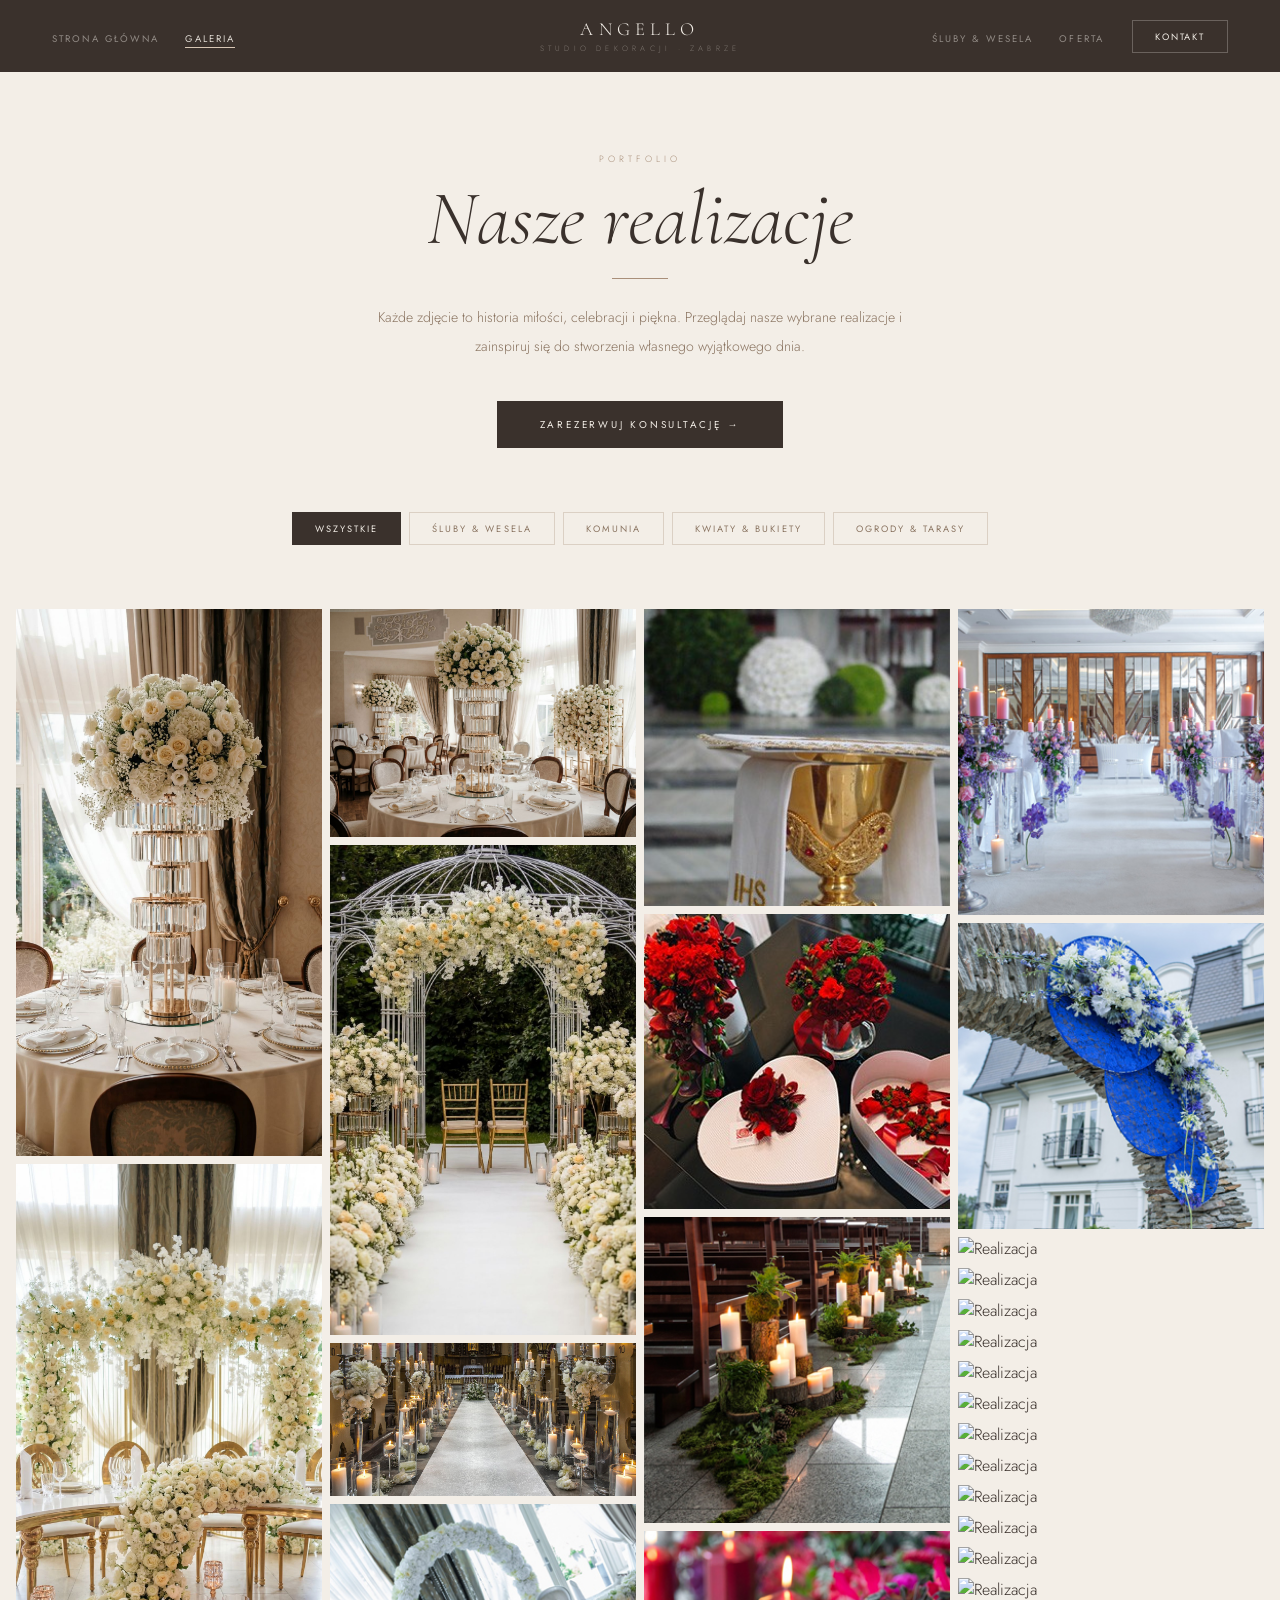
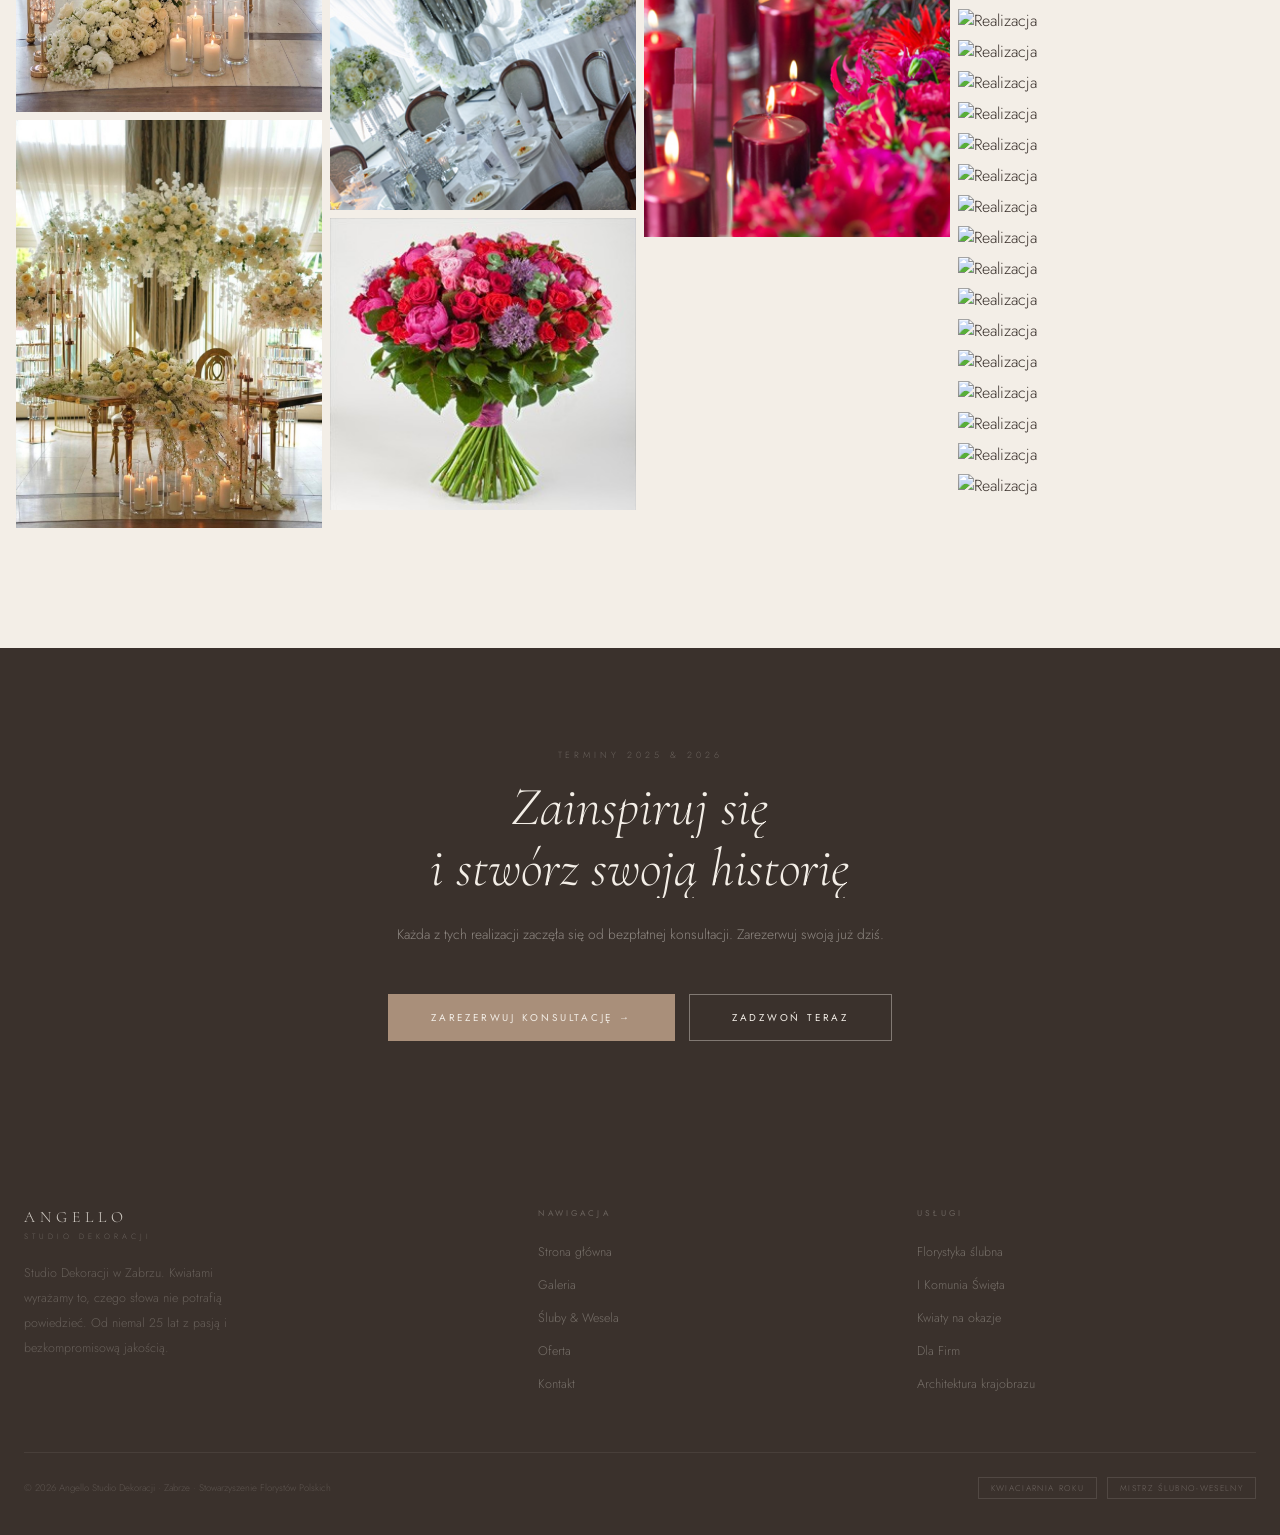
==== galeria.html @ 7c4c1d27 "Add files via upload" ====
<!DOCTYPE html>
<html lang="pl">
<head>
<meta charset="UTF-8">
<meta name="viewport" content="width=device-width, initial-scale=1.0">
<title>Galeria — Angello Studio Dekoracji</title>
<link rel="preconnect" href="https://fonts.googleapis.com">
<link rel="preconnect" href="https://fonts.gstatic.com" crossorigin>
<link href="https://fonts.googleapis.com/css2?family=Cormorant:ital,wght@0,300;0,400;0,600;1,300;1,400;1,600&family=Jost:ital,wght@0,300;0,400;0,500;1,300&family=Libre+Baskerville:ital,wght@0,400;0,700;1,400&display=swap" rel="stylesheet">
<link rel="stylesheet" href="style.css">
<style>
.gallery-intro{background:var(--off-white);padding:80px 24px 64px;text-align:center}
.gallery-intro h1{font-family:'Cormorant',serif;font-style:italic;font-weight:300;font-size:clamp(3rem,6vw,6rem);color:var(--text-dark);line-height:1;margin-bottom:20px}
.gallery-intro p{font-family:'Jost',sans-serif;font-size:.88rem;color:var(--text-mid);font-weight:300;line-height:2.05;max-width:560px;margin:0 auto 40px}
.gallery-intro-rule{width:56px;height:1px;background:var(--gold);margin:0 auto 24px}

.filter-bar{display:flex;justify-content:center;flex-wrap:wrap;gap:8px;padding:0 24px 64px;background:var(--off-white)}
.filter-btn{font-family:'Jost',sans-serif;font-size:.58rem;letter-spacing:.22em;text-transform:uppercase;font-weight:400;color:var(--text-mid);background:none;border:1px solid var(--border-gold);padding:9px 22px;cursor:pointer;transition:background .3s,color .3s,border-color .3s}
.filter-btn:hover,.filter-btn.active{background:var(--slate);border-color:var(--slate);color:var(--off-white)}

.masonry-wrap{padding:0 16px 120px;background:var(--off-white)}
.masonry{columns:4 220px;column-gap:8px}
.masonry-item{break-inside:avoid;margin-bottom:8px;position:relative;overflow:hidden;cursor:pointer}
.masonry-item img{width:100%;display:block;transition:transform .75s var(--ease)}
.masonry-item:hover img{transform:scale(1.05)}
.masonry-item-overlay{position:absolute;inset:0;background:rgba(58,49,44,0);transition:background .4s ease;display:flex;align-items:flex-end;padding:22px}
.masonry-item:hover .masonry-item-overlay{background:rgba(58,49,44,.44)}
.masonry-item-label{font-family:'Jost',sans-serif;font-size:.54rem;letter-spacing:.22em;text-transform:uppercase;color:rgba(243,238,231,.9);opacity:0;transform:translateY(8px);transition:opacity .35s .05s ease,transform .35s .05s var(--ease)}
.masonry-item:hover .masonry-item-label{opacity:1;transform:translateY(0)}
.masonry-item-zoom{position:absolute;top:16px;right:16px;width:34px;height:34px;background:rgba(243,238,231,.16);border:1px solid rgba(243,238,231,.3);display:flex;align-items:center;justify-content:center;opacity:0;transform:scale(.8);transition:opacity .3s,transform .3s,background .3s}
.masonry-item:hover .masonry-item-zoom{opacity:1;transform:scale(1)}
.masonry-item-zoom svg{width:14px;height:14px;stroke:rgba(243,238,231,.9);fill:none;stroke-width:1.5}

.lightbox{position:fixed;inset:0;background:rgba(28,22,16,.96);z-index:2000;display:flex;align-items:center;justify-content:center;opacity:0;pointer-events:none;transition:opacity .4s ease}
.lightbox.open{opacity:1;pointer-events:all}
.lightbox-img-wrap{position:relative;max-width:90vw;max-height:88vh}
.lightbox-img-wrap img{max-width:90vw;max-height:88vh;object-fit:contain;display:block;transform:scale(.94);transition:transform .45s var(--ease)}
.lightbox.open .lightbox-img-wrap img{transform:scale(1)}
.lightbox-close{position:absolute;top:-40px;right:0;background:none;border:none;color:rgba(243,238,231,.6);font-size:1.4rem;cursor:pointer;width:36px;height:36px;display:flex;align-items:center;justify-content:center;transition:color .3s}
.lightbox-close:hover{color:var(--off-white)}
.lightbox-prev,.lightbox-next{position:fixed;top:50%;transform:translateY(-50%);background:none;border:none;color:rgba(243,238,231,.5);cursor:pointer;font-size:1.8rem;width:52px;height:52px;display:flex;align-items:center;justify-content:center;transition:color .3s}
.lightbox-prev{left:24px}.lightbox-next{right:24px}
.lightbox-prev:hover,.lightbox-next:hover{color:var(--off-white)}
.lightbox-counter{position:absolute;bottom:-36px;left:50%;transform:translateX(-50%);font-family:'Jost',sans-serif;font-size:.58rem;letter-spacing:.28em;color:rgba(243,238,231,.36);text-transform:uppercase;white-space:nowrap}

@media(max-width:900px){.masonry{columns:3 180px}}
@media(max-width:600px){.masonry{columns:2 140px}.masonry-wrap{padding:0 8px 80px}.masonry{column-gap:5px}.masonry-item{margin-bottom:5px}}
@media(max-width:380px){.masonry{columns:1}}
</style>
</head>
<body>

<nav id="nav">
  <div class="nav-inner">
    <div class="nav-left">
      <ul class="nav-links">
        <li><a href="index.html">Strona główna</a></li>
        <li><a href="galeria.html" class="active">Galeria</a></li>
      </ul>
    </div>
    <a href="index.html" class="nav-logo">Angello<span>Studio Dekoracji · Zabrze</span></a>
    <div class="nav-right">
      <ul class="nav-links">
        <li><a href="wesela.html">Śluby & Wesela</a></li>
        <li><a href="oferta.html">Oferta</a></li>
      </ul>
      <a href="kontakt.html" class="nav-cta">Kontakt</a>
      <button class="ham" id="ham" aria-label="Menu"><span></span><span></span><span></span></button>
    </div>
  </div>
</nav>

<div class="mob-menu" id="mobMenu">
  <ul>
    <li><a href="index.html" class="ml">Strona główna</a></li>
    <li><a href="galeria.html" class="ml">Galeria</a></li>
    <li><a href="wesela.html" class="ml">Śluby & Wesela</a></li>
    <li><a href="oferta.html" class="ml">Oferta</a></li>
    <li><a href="kontakt.html" class="ml">Kontakt</a></li>
  </ul>
  <div class="mob-footer">+48 793 032 332 · Zabrze</div>
</div>

<div style="height:72px"></div>

<div class="gallery-intro">
  <span style="font-family:'Jost',sans-serif;font-size:.57rem;letter-spacing:.44em;text-transform:uppercase;color:var(--text-light);display:block;margin-bottom:16px">Portfolio</span>
  <h1>Nasze <em>realizacje</em></h1>
  <div class="gallery-intro-rule"></div>
  <p>Każde zdjęcie to historia miłości, celebracji i piękna. Przeglądaj nasze wybrane realizacje i zainspiruj się do stworzenia własnego wyjątkowego dnia.</p>
  <a href="kontakt.html" class="btn-dark"><span>Zarezerwuj konsultację →</span></a>
</div>

<div class="filter-bar">
  <button class="filter-btn active" data-filter="all">Wszystkie</button>
  <button class="filter-btn" data-filter="wesele">Śluby & Wesela</button>
  <button class="filter-btn" data-filter="komunia">Komunia</button>
  <button class="filter-btn" data-filter="kwiaty">Kwiaty & Bukiety</button>
  <button class="filter-btn" data-filter="ogrody">Ogrody & Tarasy</button>
</div>

<div class="masonry-wrap">
  <div class="masonry" id="masonryGrid">
    <div class="masonry-item" data-cat="wesele" data-src="zdj1.JPG"><img src="zdj1.JPG" alt="Realizacja" loading="lazy"><div class="masonry-item-overlay"><span class="masonry-item-label">Dekoracje ślubne</span></div><div class="masonry-item-zoom"><svg viewBox="0 0 24 24"><circle cx="11" cy="11" r="7"/><line x1="16.5" y1="16.5" x2="22" y2="22"/><line x1="8" y1="11" x2="14" y2="11"/><line x1="11" y1="8" x2="11" y2="14"/></svg></div></div>
    <div class="masonry-item" data-cat="wesele" data-src="zdj2.JPG"><img src="zdj2.JPG" alt="Realizacja" loading="lazy"><div class="masonry-item-overlay"><span class="masonry-item-label">Sala weselna</span></div><div class="masonry-item-zoom"><svg viewBox="0 0 24 24"><circle cx="11" cy="11" r="7"/><line x1="16.5" y1="16.5" x2="22" y2="22"/><line x1="8" y1="11" x2="14" y2="11"/><line x1="11" y1="8" x2="11" y2="14"/></svg></div></div>
    <div class="masonry-item" data-cat="wesele" data-src="zdj3.JPG"><img src="zdj3.JPG" alt="Realizacja" loading="lazy"><div class="masonry-item-overlay"><span class="masonry-item-label">Ceremonia plenerowa</span></div><div class="masonry-item-zoom"><svg viewBox="0 0 24 24"><circle cx="11" cy="11" r="7"/><line x1="16.5" y1="16.5" x2="22" y2="22"/><line x1="8" y1="11" x2="14" y2="11"/><line x1="11" y1="8" x2="11" y2="14"/></svg></div></div>
    <div class="masonry-item" data-cat="kwiaty" data-src="zdj4.JPG"><img src="zdj4.JPG" alt="Realizacja" loading="lazy"><div class="masonry-item-overlay"><span class="masonry-item-label">Wiązanka ślubna</span></div><div class="masonry-item-zoom"><svg viewBox="0 0 24 24"><circle cx="11" cy="11" r="7"/><line x1="16.5" y1="16.5" x2="22" y2="22"/><line x1="8" y1="11" x2="14" y2="11"/><line x1="11" y1="8" x2="11" y2="14"/></svg></div></div>
    <div class="masonry-item" data-cat="wesele" data-src="zdj5.JPG"><img src="zdj5.JPG" alt="Realizacja" loading="lazy"><div class="masonry-item-overlay"><span class="masonry-item-label">Stół głowny</span></div><div class="masonry-item-zoom"><svg viewBox="0 0 24 24"><circle cx="11" cy="11" r="7"/><line x1="16.5" y1="16.5" x2="22" y2="22"/><line x1="8" y1="11" x2="14" y2="11"/><line x1="11" y1="8" x2="11" y2="14"/></svg></div></div>
    <div class="masonry-item" data-cat="kwiaty" data-src="zdj6.jpg"><img src="zdj6.jpg" alt="Realizacja" loading="lazy"><div class="masonry-item-overlay"><span class="masonry-item-label">Kompozycja kwiatowa</span></div><div class="masonry-item-zoom"><svg viewBox="0 0 24 24"><circle cx="11" cy="11" r="7"/><line x1="16.5" y1="16.5" x2="22" y2="22"/><line x1="8" y1="11" x2="14" y2="11"/><line x1="11" y1="8" x2="11" y2="14"/></svg></div></div>
    <div class="masonry-item" data-cat="wesele" data-src="zdj7.jpg"><img src="zdj7.jpg" alt="Realizacja" loading="lazy"><div class="masonry-item-overlay"><span class="masonry-item-label">Biały Glamour</span></div><div class="masonry-item-zoom"><svg viewBox="0 0 24 24"><circle cx="11" cy="11" r="7"/><line x1="16.5" y1="16.5" x2="22" y2="22"/><line x1="8" y1="11" x2="14" y2="11"/><line x1="11" y1="8" x2="11" y2="14"/></svg></div></div>
    <div class="masonry-item" data-cat="kwiaty" data-src="zdj8.jpg"><img src="zdj8.jpg" alt="Realizacja" loading="lazy"><div class="masonry-item-overlay"><span class="masonry-item-label">Bukiet okolicznościowy</span></div><div class="masonry-item-zoom"><svg viewBox="0 0 24 24"><circle cx="11" cy="11" r="7"/><line x1="16.5" y1="16.5" x2="22" y2="22"/><line x1="8" y1="11" x2="14" y2="11"/><line x1="11" y1="8" x2="11" y2="14"/></svg></div></div>
    <div class="masonry-item" data-cat="komunia" data-src="zdj9.jpg"><img src="zdj9.jpg" alt="Realizacja" loading="lazy"><div class="masonry-item-overlay"><span class="masonry-item-label">I Komunia Święta</span></div><div class="masonry-item-zoom"><svg viewBox="0 0 24 24"><circle cx="11" cy="11" r="7"/><line x1="16.5" y1="16.5" x2="22" y2="22"/><line x1="8" y1="11" x2="14" y2="11"/><line x1="11" y1="8" x2="11" y2="14"/></svg></div></div>
    <div class="masonry-item" data-cat="wesele" data-src="zdj10.jpg"><img src="zdj10.jpg" alt="Realizacja" loading="lazy"><div class="masonry-item-overlay"><span class="masonry-item-label">Kryształowe Bordo</span></div><div class="masonry-item-zoom"><svg viewBox="0 0 24 24"><circle cx="11" cy="11" r="7"/><line x1="16.5" y1="16.5" x2="22" y2="22"/><line x1="8" y1="11" x2="14" y2="11"/><line x1="11" y1="8" x2="11" y2="14"/></svg></div></div>
    <div class="masonry-item" data-cat="ogrody" data-src="zdj11.jpg"><img src="zdj11.jpg" alt="Realizacja" loading="lazy"><div class="masonry-item-overlay"><span class="masonry-item-label">Architektura krajobrazu</span></div><div class="masonry-item-zoom"><svg viewBox="0 0 24 24"><circle cx="11" cy="11" r="7"/><line x1="16.5" y1="16.5" x2="22" y2="22"/><line x1="8" y1="11" x2="14" y2="11"/><line x1="11" y1="8" x2="11" y2="14"/></svg></div></div>
    <div class="masonry-item" data-cat="wesele" data-src="zdj12.jpg"><img src="zdj12.jpg" alt="Realizacja" loading="lazy"><div class="masonry-item-overlay"><span class="masonry-item-label">Marsala w Rezydencji</span></div><div class="masonry-item-zoom"><svg viewBox="0 0 24 24"><circle cx="11" cy="11" r="7"/><line x1="16.5" y1="16.5" x2="22" y2="22"/><line x1="8" y1="11" x2="14" y2="11"/><line x1="11" y1="8" x2="11" y2="14"/></svg></div></div>
    <div class="masonry-item" data-cat="wesele" data-src="zdj13.jpg"><img src="zdj13.jpg" alt="Realizacja" loading="lazy"><div class="masonry-item-overlay"><span class="masonry-item-label">Ultra Violet</span></div><div class="masonry-item-zoom"><svg viewBox="0 0 24 24"><circle cx="11" cy="11" r="7"/><line x1="16.5" y1="16.5" x2="22" y2="22"/><line x1="8" y1="11" x2="14" y2="11"/><line x1="11" y1="8" x2="11" y2="14"/></svg></div></div>
    <div class="masonry-item" data-cat="wesele" data-src="zdj14.jpg"><img src="zdj14.jpg" alt="Realizacja" loading="lazy"><div class="masonry-item-overlay"><span class="masonry-item-label">Wesele Agi i Maxa</span></div><div class="masonry-item-zoom"><svg viewBox="0 0 24 24"><circle cx="11" cy="11" r="7"/><line x1="16.5" y1="16.5" x2="22" y2="22"/><line x1="8" y1="11" x2="14" y2="11"/><line x1="11" y1="8" x2="11" y2="14"/></svg></div></div>
    <div class="masonry-item" data-cat="kwiaty" data-src="zdj15.jpeg"><img src="zdj15.jpeg" alt="Realizacja" loading="lazy"><div class="masonry-item-overlay"><span class="masonry-item-label">Bukiet</span></div><div class="masonry-item-zoom"><svg viewBox="0 0 24 24"><circle cx="11" cy="11" r="7"/><line x1="16.5" y1="16.5" x2="22" y2="22"/><line x1="8" y1="11" x2="14" y2="11"/><line x1="11" y1="8" x2="11" y2="14"/></svg></div></div>
    <div class="masonry-item" data-cat="kwiaty" data-src="zdj16.jpeg"><img src="zdj16.jpeg" alt="Realizacja" loading="lazy"><div class="masonry-item-overlay"><span class="masonry-item-label">Kompozycja</span></div><div class="masonry-item-zoom"><svg viewBox="0 0 24 24"><circle cx="11" cy="11" r="7"/><line x1="16.5" y1="16.5" x2="22" y2="22"/><line x1="8" y1="11" x2="14" y2="11"/><line x1="11" y1="8" x2="11" y2="14"/></svg></div></div>
    <div class="masonry-item" data-cat="wesele" data-src="zdj17.jpeg"><img src="zdj17.jpeg" alt="Realizacja" loading="lazy"><div class="masonry-item-overlay"><span class="masonry-item-label">Dekoracje weselne</span></div><div class="masonry-item-zoom"><svg viewBox="0 0 24 24"><circle cx="11" cy="11" r="7"/><line x1="16.5" y1="16.5" x2="22" y2="22"/><line x1="8" y1="11" x2="14" y2="11"/><line x1="11" y1="8" x2="11" y2="14"/></svg></div></div>
    <div class="masonry-item" data-cat="wesele" data-src="zdj18.jpeg"><img src="zdj18.jpeg" alt="Realizacja" loading="lazy"><div class="masonry-item-overlay"><span class="masonry-item-label">Sala weselna</span></div><div class="masonry-item-zoom"><svg viewBox="0 0 24 24"><circle cx="11" cy="11" r="7"/><line x1="16.5" y1="16.5" x2="22" y2="22"/><line x1="8" y1="11" x2="14" y2="11"/><line x1="11" y1="8" x2="11" y2="14"/></svg></div></div>
    <div class="masonry-item" data-cat="kwiaty" data-src="zdj19.jpeg"><img src="zdj19.jpeg" alt="Realizacja" loading="lazy"><div class="masonry-item-overlay"><span class="masonry-item-label">Kwiaty</span></div><div class="masonry-item-zoom"><svg viewBox="0 0 24 24"><circle cx="11" cy="11" r="7"/><line x1="16.5" y1="16.5" x2="22" y2="22"/><line x1="8" y1="11" x2="14" y2="11"/><line x1="11" y1="8" x2="11" y2="14"/></svg></div></div>
    <div class="masonry-item" data-cat="wesele" data-src="zdj20.jpeg"><img src="zdj20.jpeg" alt="Realizacja" loading="lazy"><div class="masonry-item-overlay"><span class="masonry-item-label">Dekoracja ceremonii</span></div><div class="masonry-item-zoom"><svg viewBox="0 0 24 24"><circle cx="11" cy="11" r="7"/><line x1="16.5" y1="16.5" x2="22" y2="22"/><line x1="8" y1="11" x2="14" y2="11"/><line x1="11" y1="8" x2="11" y2="14"/></svg></div></div>
    <div class="masonry-item" data-cat="wesele" data-src="zdj21.jpeg"><img src="zdj21.jpeg" alt="Realizacja" loading="lazy"><div class="masonry-item-overlay"><span class="masonry-item-label">Centerpiece</span></div><div class="masonry-item-zoom"><svg viewBox="0 0 24 24"><circle cx="11" cy="11" r="7"/><line x1="16.5" y1="16.5" x2="22" y2="22"/><line x1="8" y1="11" x2="14" y2="11"/><line x1="11" y1="8" x2="11" y2="14"/></svg></div></div>
    <div class="masonry-item" data-cat="kwiaty" data-src="zdj22.jpeg"><img src="zdj22.jpeg" alt="Realizacja" loading="lazy"><div class="masonry-item-overlay"><span class="masonry-item-label">Bukiet okolicznościowy</span></div><div class="masonry-item-zoom"><svg viewBox="0 0 24 24"><circle cx="11" cy="11" r="7"/><line x1="16.5" y1="16.5" x2="22" y2="22"/><line x1="8" y1="11" x2="14" y2="11"/><line x1="11" y1="8" x2="11" y2="14"/></svg></div></div>
    <div class="masonry-item" data-cat="wesele" data-src="zdj23.jpeg"><img src="zdj23.jpeg" alt="Realizacja" loading="lazy"><div class="masonry-item-overlay"><span class="masonry-item-label">Stół weselny</span></div><div class="masonry-item-zoom"><svg viewBox="0 0 24 24"><circle cx="11" cy="11" r="7"/><line x1="16.5" y1="16.5" x2="22" y2="22"/><line x1="8" y1="11" x2="14" y2="11"/><line x1="11" y1="8" x2="11" y2="14"/></svg></div></div>
    <div class="masonry-item" data-cat="ogrody" data-src="zdj24.jpeg"><img src="zdj24.jpeg" alt="Realizacja" loading="lazy"><div class="masonry-item-overlay"><span class="masonry-item-label">Taras</span></div><div class="masonry-item-zoom"><svg viewBox="0 0 24 24"><circle cx="11" cy="11" r="7"/><line x1="16.5" y1="16.5" x2="22" y2="22"/><line x1="8" y1="11" x2="14" y2="11"/><line x1="11" y1="8" x2="11" y2="14"/></svg></div></div>
    <div class="masonry-item" data-cat="kwiaty" data-src="zdj25.jpeg"><img src="zdj25.jpeg" alt="Realizacja" loading="lazy"><div class="masonry-item-overlay"><span class="masonry-item-label">Kompozycja</span></div><div class="masonry-item-zoom"><svg viewBox="0 0 24 24"><circle cx="11" cy="11" r="7"/><line x1="16.5" y1="16.5" x2="22" y2="22"/><line x1="8" y1="11" x2="14" y2="11"/><line x1="11" y1="8" x2="11" y2="14"/></svg></div></div>
    <div class="masonry-item" data-cat="wesele" data-src="zdj26.jpeg"><img src="zdj26.jpeg" alt="Realizacja" loading="lazy"><div class="masonry-item-overlay"><span class="masonry-item-label">Realizacja ślubna</span></div><div class="masonry-item-zoom"><svg viewBox="0 0 24 24"><circle cx="11" cy="11" r="7"/><line x1="16.5" y1="16.5" x2="22" y2="22"/><line x1="8" y1="11" x2="14" y2="11"/><line x1="11" y1="8" x2="11" y2="14"/></svg></div></div>
    <div class="masonry-item" data-cat="wesele" data-src="zdj27.jpeg"><img src="zdj27.jpeg" alt="Realizacja" loading="lazy"><div class="masonry-item-overlay"><span class="masonry-item-label">Dekoracje sali</span></div><div class="masonry-item-zoom"><svg viewBox="0 0 24 24"><circle cx="11" cy="11" r="7"/><line x1="16.5" y1="16.5" x2="22" y2="22"/><line x1="8" y1="11" x2="14" y2="11"/><line x1="11" y1="8" x2="11" y2="14"/></svg></div></div>
    <div class="masonry-item" data-cat="kwiaty" data-src="zdj28.jpeg"><img src="zdj28.jpeg" alt="Realizacja" loading="lazy"><div class="masonry-item-overlay"><span class="masonry-item-label">Kwiaty</span></div><div class="masonry-item-zoom"><svg viewBox="0 0 24 24"><circle cx="11" cy="11" r="7"/><line x1="16.5" y1="16.5" x2="22" y2="22"/><line x1="8" y1="11" x2="14" y2="11"/><line x1="11" y1="8" x2="11" y2="14"/></svg></div></div>
    <div class="masonry-item" data-cat="wesele" data-src="zdj29.jpeg"><img src="zdj29.jpeg" alt="Realizacja" loading="lazy"><div class="masonry-item-overlay"><span class="masonry-item-label">Wesele</span></div><div class="masonry-item-zoom"><svg viewBox="0 0 24 24"><circle cx="11" cy="11" r="7"/><line x1="16.5" y1="16.5" x2="22" y2="22"/><line x1="8" y1="11" x2="14" y2="11"/><line x1="11" y1="8" x2="11" y2="14"/></svg></div></div>
    <div class="masonry-item" data-cat="ogrody" data-src="zdj30.jpeg"><img src="zdj30.jpeg" alt="Realizacja" loading="lazy"><div class="masonry-item-overlay"><span class="masonry-item-label">Ogród</span></div><div class="masonry-item-zoom"><svg viewBox="0 0 24 24"><circle cx="11" cy="11" r="7"/><line x1="16.5" y1="16.5" x2="22" y2="22"/><line x1="8" y1="11" x2="14" y2="11"/><line x1="11" y1="8" x2="11" y2="14"/></svg></div></div>
    <div class="masonry-item" data-cat="wesele" data-src="zdj31.jpeg"><img src="zdj31.jpeg" alt="Realizacja" loading="lazy"><div class="masonry-item-overlay"><span class="masonry-item-label">Ceremonia</span></div><div class="masonry-item-zoom"><svg viewBox="0 0 24 24"><circle cx="11" cy="11" r="7"/><line x1="16.5" y1="16.5" x2="22" y2="22"/><line x1="8" y1="11" x2="14" y2="11"/><line x1="11" y1="8" x2="11" y2="14"/></svg></div></div>
    <div class="masonry-item" data-cat="kwiaty" data-src="zdj32.jpeg"><img src="zdj32.jpeg" alt="Realizacja" loading="lazy"><div class="masonry-item-overlay"><span class="masonry-item-label">Bukiet</span></div><div class="masonry-item-zoom"><svg viewBox="0 0 24 24"><circle cx="11" cy="11" r="7"/><line x1="16.5" y1="16.5" x2="22" y2="22"/><line x1="8" y1="11" x2="14" y2="11"/><line x1="11" y1="8" x2="11" y2="14"/></svg></div></div>
    <div class="masonry-item" data-cat="wesele" data-src="zdj33.jpeg"><img src="zdj33.jpeg" alt="Realizacja" loading="lazy"><div class="masonry-item-overlay"><span class="masonry-item-label">Sala weselna</span></div><div class="masonry-item-zoom"><svg viewBox="0 0 24 24"><circle cx="11" cy="11" r="7"/><line x1="16.5" y1="16.5" x2="22" y2="22"/><line x1="8" y1="11" x2="14" y2="11"/><line x1="11" y1="8" x2="11" y2="14"/></svg></div></div>
    <div class="masonry-item" data-cat="komunia" data-src="zdj34.jpeg"><img src="zdj34.jpeg" alt="Realizacja" loading="lazy"><div class="masonry-item-overlay"><span class="masonry-item-label">Komunia</span></div><div class="masonry-item-zoom"><svg viewBox="0 0 24 24"><circle cx="11" cy="11" r="7"/><line x1="16.5" y1="16.5" x2="22" y2="22"/><line x1="8" y1="11" x2="14" y2="11"/><line x1="11" y1="8" x2="11" y2="14"/></svg></div></div>
    <div class="masonry-item" data-cat="wesele" data-src="zdj35.jpeg"><img src="zdj35.jpeg" alt="Realizacja" loading="lazy"><div class="masonry-item-overlay"><span class="masonry-item-label">Dekoracje weselne</span></div><div class="masonry-item-zoom"><svg viewBox="0 0 24 24"><circle cx="11" cy="11" r="7"/><line x1="16.5" y1="16.5" x2="22" y2="22"/><line x1="8" y1="11" x2="14" y2="11"/><line x1="11" y1="8" x2="11" y2="14"/></svg></div></div>
    <div class="masonry-item" data-cat="kwiaty" data-src="zdj36.jpeg"><img src="zdj36.jpeg" alt="Realizacja" loading="lazy"><div class="masonry-item-overlay"><span class="masonry-item-label">Kompozycja floralna</span></div><div class="masonry-item-zoom"><svg viewBox="0 0 24 24"><circle cx="11" cy="11" r="7"/><line x1="16.5" y1="16.5" x2="22" y2="22"/><line x1="8" y1="11" x2="14" y2="11"/><line x1="11" y1="8" x2="11" y2="14"/></svg></div></div>
    <div class="masonry-item" data-cat="wesele" data-src="zdj37.jpg"><img src="zdj37.jpg" alt="Realizacja" loading="lazy"><div class="masonry-item-overlay"><span class="masonry-item-label">Wesele</span></div><div class="masonry-item-zoom"><svg viewBox="0 0 24 24"><circle cx="11" cy="11" r="7"/><line x1="16.5" y1="16.5" x2="22" y2="22"/><line x1="8" y1="11" x2="14" y2="11"/><line x1="11" y1="8" x2="11" y2="14"/></svg></div></div>
    <div class="masonry-item" data-cat="wesele" data-src="zdj38.jpg"><img src="zdj38.jpg" alt="Realizacja" loading="lazy"><div class="masonry-item-overlay"><span class="masonry-item-label">Wesele</span></div><div class="masonry-item-zoom"><svg viewBox="0 0 24 24"><circle cx="11" cy="11" r="7"/><line x1="16.5" y1="16.5" x2="22" y2="22"/><line x1="8" y1="11" x2="14" y2="11"/><line x1="11" y1="8" x2="11" y2="14"/></svg></div></div>
    <div class="masonry-item" data-cat="kwiaty" data-src="zdj39.jpeg"><img src="zdj39.jpeg" alt="Realizacja" loading="lazy"><div class="masonry-item-overlay"><span class="masonry-item-label">Bukiet</span></div><div class="masonry-item-zoom"><svg viewBox="0 0 24 24"><circle cx="11" cy="11" r="7"/><line x1="16.5" y1="16.5" x2="22" y2="22"/><line x1="8" y1="11" x2="14" y2="11"/><line x1="11" y1="8" x2="11" y2="14"/></svg></div></div>
    <div class="masonry-item" data-cat="wesele" data-src="zdj40.jpeg"><img src="zdj40.jpeg" alt="Realizacja" loading="lazy"><div class="masonry-item-overlay"><span class="masonry-item-label">Realizacja ślubna</span></div><div class="masonry-item-zoom"><svg viewBox="0 0 24 24"><circle cx="11" cy="11" r="7"/><line x1="16.5" y1="16.5" x2="22" y2="22"/><line x1="8" y1="11" x2="14" y2="11"/><line x1="11" y1="8" x2="11" y2="14"/></svg></div></div>
    <div class="masonry-item" data-cat="ogrody" data-src="zdj41.jpeg"><img src="zdj41.jpeg" alt="Realizacja" loading="lazy"><div class="masonry-item-overlay"><span class="masonry-item-label">Altana</span></div><div class="masonry-item-zoom"><svg viewBox="0 0 24 24"><circle cx="11" cy="11" r="7"/><line x1="16.5" y1="16.5" x2="22" y2="22"/><line x1="8" y1="11" x2="14" y2="11"/><line x1="11" y1="8" x2="11" y2="14"/></svg></div></div>
    <div class="masonry-item" data-cat="wesele" data-src="zdj42.jpeg"><img src="zdj42.jpeg" alt="Realizacja" loading="lazy"><div class="masonry-item-overlay"><span class="masonry-item-label">Dekoracje floralne</span></div><div class="masonry-item-zoom"><svg viewBox="0 0 24 24"><circle cx="11" cy="11" r="7"/><line x1="16.5" y1="16.5" x2="22" y2="22"/><line x1="8" y1="11" x2="14" y2="11"/><line x1="11" y1="8" x2="11" y2="14"/></svg></div></div>
  </div>
</div>

<div class="lightbox" id="lightbox">
  <button class="lightbox-prev" id="lbPrev">&#8249;</button>
  <div class="lightbox-img-wrap">
    <button class="lightbox-close" id="lbClose">&#215;</button>
    <img src="" alt="" id="lbImg">
    <div class="lightbox-counter" id="lbCounter"></div>
  </div>
  <button class="lightbox-next" id="lbNext">&#8250;</button>
</div>

<section class="cta-banner">
  <div class="wrap">
    <span class="cta-eyebrow"><span class="cta-eyebrow-inner">Terminy 2025 & 2026</span></span>
    <p class="cta-title">
      <span class="split-line"><span class="split-line-inner" style="transition-delay:.08s">Zainspiruj się</span></span>
      <span class="split-line"><span class="split-line-inner" style="transition-delay:.18s"><em>i stwórz swoją historię</em></span></span>
    </p>
    <p class="cta-body fade-up d3">Każda z tych realizacji zaczęła się od bezpłatnej konsultacji. Zarezerwuj swoją już dziś.</p>
    <div class="cta-btns fade-up d4">
      <a href="kontakt.html" class="btn-warm"><span>Zarezerwuj konsultację →</span></a>
      <a href="tel:+48793032332" class="btn-ghost">Zadzwoń teraz</a>
    </div>
  </div>
</section>

<footer>
  <div class="footer-inner">
    <div class="footer-brand">
      <a href="index.html" class="footer-logo">Angello<small>Studio Dekoracji</small></a>
      <p>Studio Dekoracji w Zabrzu. Kwiatami wyrażamy to, czego słowa nie potrafią powiedzieć. Od niemal 25 lat z pasją i bezkompromisową jakością.</p>
    </div>
    <div class="footer-col">
      <h4>Nawigacja</h4>
      <ul><li><a href="index.html">Strona główna</a></li><li><a href="galeria.html">Galeria</a></li><li><a href="wesela.html">Śluby & Wesela</a></li><li><a href="oferta.html">Oferta</a></li><li><a href="kontakt.html">Kontakt</a></li></ul>
    </div>
    <div class="footer-col">
      <h4>Usługi</h4>
      <ul><li><a href="wesela.html">Florystyka ślubna</a></li><li><a href="oferta.html">I Komunia Święta</a></li><li><a href="oferta.html">Kwiaty na okazje</a></li><li><a href="oferta.html">Dla Firm</a></li><li><a href="oferta.html">Architektura krajobrazu</a></li></ul>
    </div>
    <div class="footer-bottom">
      <p>© 2026 Angello Studio Dekoracji · Zabrze · Stowarzyszenie Florystów Polskich</p>
      <div class="awards"><div class="award">Kwiaciarnia Roku</div><div class="award">Mistrz Ślubno-Weselny</div></div>
    </div>
  </div>
</footer>

<script>
(function(){
var nav=document.getElementById('nav');var lastScroll=0;
window.addEventListener('scroll',function(){var y=window.scrollY;nav.classList.toggle('scrolled',y>40);if(y>lastScroll&&y>120)nav.classList.add('hide');else nav.classList.remove('hide');lastScroll=y});
var ham=document.getElementById('ham'),mob=document.getElementById('mobMenu');
ham.addEventListener('click',function(){var o=mob.classList.toggle('open');ham.classList.toggle('open',o);document.body.style.overflow=o?'hidden':''});
document.querySelectorAll('.ml').forEach(function(l){l.addEventListener('click',function(){mob.classList.remove('open');ham.classList.remove('open');document.body.style.overflow=''})});

var obsCtaBanner=new IntersectionObserver(function(e){e.forEach(function(x){if(x.isIntersecting){x.target.classList.add('in-view');obsCtaBanner.unobserve(x.target)}})},{threshold:0.08});
document.querySelectorAll('.cta-banner .wrap').forEach(function(el){obsCtaBanner.observe(el)});

var items=Array.from(document.querySelectorAll('.masonry-item'));
var allSrcs=items.map(function(el){return el.dataset.src});
var currentIdx=0;
var lb=document.getElementById('lightbox');
var lbImg=document.getElementById('lbImg');
var lbCounter=document.getElementById('lbCounter');
var visibleItems=items;

function openLightbox(idx){currentIdx=idx;lbImg.src=visibleItems[idx].dataset.src;lbCounter.textContent=(idx+1)+' / '+visibleItems.length;lb.classList.add('open');document.body.style.overflow='hidden'}
function closeLightbox(){lb.classList.remove('open');document.body.style.overflow=''}
function showPrev(){currentIdx=(currentIdx-1+visibleItems.length)%visibleItems.length;lbImg.src=visibleItems[currentIdx].dataset.src;lbCounter.textContent=(currentIdx+1)+' / '+visibleItems.length}
function showNext(){currentIdx=(currentIdx+1)%visibleItems.length;lbImg.src=visibleItems[currentIdx].dataset.src;lbCounter.textContent=(currentIdx+1)+' / '+visibleItems.length}

items.forEach(function(item,i){
  item.addEventListener('click',function(){
    visibleItems=items.filter(function(el){return el.style.display!=='none'});
    var vIdx=visibleItems.indexOf(item);
    if(vIdx>=0)openLightbox(vIdx);
  });
});
document.getElementById('lbClose').addEventListener('click',closeLightbox);
document.getElementById('lbPrev').addEventListener('click',showPrev);
document.getElementById('lbNext').addEventListener('click',showNext);
lb.addEventListener('click',function(e){if(e.target===lb)closeLightbox()});
document.addEventListener('keydown',function(e){if(!lb.classList.contains('open'))return;if(e.key==='Escape')closeLightbox();if(e.key==='ArrowLeft')showPrev();if(e.key==='ArrowRight')showNext()});

document.querySelectorAll('.filter-btn').forEach(function(btn){
  btn.addEventListener('click',function(){
    document.querySelectorAll('.filter-btn').forEach(function(b){b.classList.remove('active')});
    btn.classList.add('active');
    var filter=btn.dataset.filter;
    items.forEach(function(item){
      if(filter==='all'||item.dataset.cat===filter){item.style.display='';item.style.opacity='0';item.style.transform='translateY(20px)';setTimeout(function(){item.style.transition='opacity .5s ease, transform .5s var(--ease)';item.style.opacity='1';item.style.transform='translateY(0)'},10)}
      else{item.style.display='none'}
    });
  });
});
})();
</script>
</body>
</html>
---- style.css ----
@import url('https://fonts.googleapis.com/css2?family=Cormorant:ital,wght@0,300;0,400;0,600;1,300;1,400;1,600&family=Jost:ital,wght@0,300;0,400;0,500;1,300&family=Libre+Baskerville:ital,wght@0,400;0,700;1,400&display=swap');

*,*::before,*::after{margin:0;padding:0;box-sizing:border-box}
:root{
  --off-white:#F3EEE7;--blush:#EDE5DA;--blush-mid:#D8C7B5;
  --slate:#3A312C;--slate-mid:#4a3f38;
  --gold:#A98F7A;--gold-pale:#D8C7B5;
  --text-dark:#3A312C;--text-mid:#8A7461;--text-light:#A98F7A;
  --border-gold:rgba(169,143,122,0.32);
  --ease:cubic-bezier(0.16,1,0.3,1);
}
html{scroll-behavior:smooth}
body{font-family:'Jost',sans-serif;font-weight:300;background:var(--off-white);color:var(--text-dark);overflow-x:hidden}
.wrap{max-width:1280px;margin:0 auto;width:100%;padding:0 24px}

nav{position:fixed;top:0;left:0;right:0;z-index:1000;background:var(--slate);height:72px;display:flex;justify-content:center;align-items:center;transition:box-shadow .4s,transform .5s var(--ease)}
nav.hide{transform:translateY(-100%)}
nav.scrolled{box-shadow:0 2px 40px rgba(58,49,44,.32)}
.nav-inner{width:100%;max-width:1400px;display:flex;justify-content:space-between;align-items:center;padding:0 52px;position:relative}
.nav-logo{position:absolute;left:50%;transform:translateX(-50%);font-family:'Cormorant',serif;font-weight:300;font-size:1.15rem;letter-spacing:.28em;text-transform:uppercase;color:#F3EEE7;text-decoration:none;text-align:center;line-height:1.2;white-space:nowrap}
.nav-logo span{display:block;font-family:'Jost',sans-serif;font-size:.48rem;letter-spacing:.55em;color:rgba(243,238,231,.36);font-weight:300;margin-top:4px;text-transform:uppercase}
.nav-left,.nav-right{display:flex;align-items:center;gap:28px}
.nav-links{display:flex;gap:26px;list-style:none}
.nav-links a{font-family:'Jost',sans-serif;font-size:.6rem;letter-spacing:.22em;text-transform:uppercase;font-weight:400;color:rgba(243,238,231,.48);text-decoration:none;transition:color .3s;position:relative;padding-bottom:2px}
.nav-links a::after{content:'';position:absolute;bottom:0;left:0;right:0;height:1px;background:var(--blush-mid);transform:scaleX(0);transform-origin:right;transition:transform .35s var(--ease)}
.nav-links a:hover,.nav-links a.active{color:rgba(243,238,231,.9)}
.nav-links a:hover::after,.nav-links a.active::after{transform:scaleX(1);transform-origin:left}
.nav-cta{font-family:'Jost',sans-serif;font-size:.58rem;letter-spacing:.2em;text-transform:uppercase;font-weight:400;color:var(--off-white);text-decoration:none;padding:9px 22px;border:1px solid rgba(243,238,231,.26);transition:background .3s,border-color .3s}
.nav-cta:hover{background:rgba(243,238,231,.1);border-color:rgba(243,238,231,.6)}
.ham{display:none;flex-direction:column;gap:5px;width:28px;background:none;border:none;cursor:pointer;padding:2px}
.ham span{display:block;height:1px;background:rgba(243,238,231,.8);transition:all .4s var(--ease)}
.ham.open span:nth-child(1){transform:translateY(6px) rotate(45deg)}
.ham.open span:nth-child(2){opacity:0;transform:scaleX(0)}
.ham.open span:nth-child(3){transform:translateY(-6px) rotate(-45deg)}
.mob-menu{display:none;position:fixed;inset:0;background:var(--slate);z-index:999;flex-direction:column;justify-content:center;align-items:center;clip-path:inset(0 0 100% 0);transition:clip-path .6s var(--ease)}
.mob-menu.open{clip-path:inset(0 0 0% 0)}
.mob-menu ul{list-style:none;text-align:center}
.mob-menu ul li{overflow:hidden}
.mob-menu ul li a{display:block;font-family:'Cormorant',serif;font-style:italic;font-size:clamp(2.2rem,7vw,3.6rem);font-weight:300;color:rgba(243,238,231,.85);text-decoration:none;padding:10px 0;transform:translateY(110%);transition:transform .55s var(--ease),color .3s}
.mob-menu.open ul li:nth-child(1) a{transform:translateY(0);transition-delay:.14s}
.mob-menu.open ul li:nth-child(2) a{transform:translateY(0);transition-delay:.21s}
.mob-menu.open ul li:nth-child(3) a{transform:translateY(0);transition-delay:.28s}
.mob-menu.open ul li:nth-child(4) a{transform:translateY(0);transition-delay:.35s}
.mob-menu.open ul li:nth-child(5) a{transform:translateY(0);transition-delay:.42s}
.mob-menu ul li a:hover{color:var(--blush-mid)}
.mob-footer{position:absolute;bottom:44px;font-family:'Jost',sans-serif;font-size:.6rem;letter-spacing:.26em;text-transform:uppercase;color:rgba(243,238,231,.26);opacity:0;transform:translateY(12px);transition:opacity .5s .5s ease,transform .5s .5s ease}
.mob-menu.open .mob-footer{opacity:1;transform:translateY(0)}

.ticker{background:var(--slate);overflow:hidden;white-space:nowrap;padding:13px 0;border-top:1px solid rgba(243,238,231,.06)}
.ticker-track{display:inline-flex;animation:ticker 38s linear infinite}
.ticker-track:hover{animation-play-state:paused}
.ticker-track span{font-family:'Cormorant',serif;font-style:italic;font-size:.96rem;color:rgba(243,238,231,.32);letter-spacing:.1em;padding:0 36px;transition:color .3s}
.ticker-track span:not(.sep):hover{color:var(--blush-mid)}
.ticker-track .sep{color:rgba(243,238,231,.14);font-style:normal;padding:0 6px}
@keyframes ticker{to{transform:translateX(-50%)}}

.hero{position:relative;height:100vh;min-height:600px;display:flex;align-items:center;justify-content:center;overflow:hidden}
.hero-bg{position:absolute;inset:0;background-size:cover;background-position:center;background-repeat:no-repeat;will-change:transform}
.hero-overlay{position:absolute;inset:0;background:linear-gradient(to bottom,rgba(58,49,44,.48) 0%,rgba(58,49,44,.24) 55%,rgba(58,49,44,.60) 100%)}
.hero-content{position:relative;z-index:2;text-align:center;padding:0 32px;max-width:980px}
.hero-script{font-family:'Cormorant',serif;font-style:italic;font-weight:300;font-size:clamp(2.8rem,5.5vw,5.2rem);color:rgba(243,238,231,.96);line-height:1.1;overflow:hidden}
.hero-script-inner{display:block;transform:translateY(100%);transition:transform 1.15s var(--ease)}
.hero-rule{width:0;height:1px;background:rgba(243,238,231,.3);margin:28px auto;transition:width 1s .85s var(--ease)}
.hero-sub{font-family:'Jost',sans-serif;font-size:.62rem;letter-spacing:.46em;text-transform:uppercase;font-weight:300;color:rgba(243,238,231,.52);margin-bottom:58px;opacity:0;transform:translateY(16px);transition:opacity .9s 1.05s ease,transform .9s 1.05s var(--ease)}
.hero-btns{display:flex;justify-content:center;gap:16px;flex-wrap:wrap;opacity:0;transform:translateY(16px);transition:opacity .9s 1.25s ease,transform .9s 1.25s var(--ease)}
.hero-loaded .hero-script-inner{transform:translateY(0)}
.hero-loaded .hero-rule{width:76px}
.hero-loaded .hero-sub{opacity:1;transform:translateY(0)}
.hero-loaded .hero-btns{opacity:1;transform:translateY(0)}
.hero-scroll{position:absolute;bottom:36px;left:50%;transform:translateX(-50%);display:flex;flex-direction:column;align-items:center;gap:10px;opacity:0;transition:opacity .9s 1.7s ease}
.hero-loaded .hero-scroll{opacity:1}
.scroll-line{width:1px;height:52px;background:linear-gradient(to bottom,transparent,rgba(243,238,231,.48));animation:scrollDrop 2.2s 2s infinite}
@keyframes scrollDrop{0%{transform:scaleY(0);transform-origin:top;opacity:1}50%{transform:scaleY(1);transform-origin:top;opacity:1}51%{transform:scaleY(1);transform-origin:bottom}100%{transform:scaleY(0);transform-origin:bottom;opacity:0}}
.scroll-txt{font-family:'Jost',sans-serif;font-size:.52rem;letter-spacing:.34em;text-transform:uppercase;color:rgba(243,238,231,.32);writing-mode:vertical-rl}

.page-hero{height:56vh;min-height:360px;position:relative;display:flex;align-items:flex-end;justify-content:center;padding-bottom:72px;overflow:hidden}
.page-hero-bg{position:absolute;inset:0;background-size:cover;background-position:center}
.page-hero-overlay{position:absolute;inset:0;background:linear-gradient(to bottom,rgba(58,49,44,.38) 0%,rgba(58,49,44,.76) 100%)}
.page-hero-content{position:relative;z-index:2;text-align:center}
.page-hero-eyebrow{font-family:'Jost',sans-serif;font-size:.58rem;letter-spacing:.46em;text-transform:uppercase;color:rgba(243,238,231,.4);display:block;margin-bottom:16px}
.page-hero-title{font-family:'Cormorant',serif;font-style:italic;font-weight:300;font-size:clamp(3.2rem,7vw,6.4rem);color:#F3EEE7;line-height:1;letter-spacing:-.01em}

.eyebrow{display:block;font-family:'Jost',sans-serif;font-size:.57rem;letter-spacing:.42em;text-transform:uppercase;font-weight:400;color:var(--text-light);margin-bottom:14px;overflow:hidden}
.eyebrow-inner{display:block;transform:translateY(110%);transition:transform .72s var(--ease)}
.in-view .eyebrow-inner{transform:translateY(0)}
.split-line{overflow:hidden;display:block}
.split-line-inner{display:block;transform:translateY(110%);transition:transform .88s var(--ease)}
.in-view .split-line-inner{transform:translateY(0)}
.fade-up{opacity:0;transform:translateY(30px);transition:opacity .88s ease,transform .88s var(--ease)}
.in-view .fade-up,.fade-up.in-view{opacity:1;transform:translateY(0)}
.fade-up.d1{transition-delay:.1s}.fade-up.d2{transition-delay:.22s}.fade-up.d3{transition-delay:.34s}.fade-up.d4{transition-delay:.46s}.fade-up.d5{transition-delay:.58s}
.line-draw{display:block;transform-origin:left;transform:scaleX(0);transition:transform .95s var(--ease)}
.in-view .line-draw{transform:scaleX(1)}
.img-reveal{clip-path:inset(100% 0 0 0);transition:clip-path 1.15s var(--ease)}
.in-view .img-reveal{clip-path:inset(0% 0 0 0)}
.img-reveal img{transform:scale(1.12);transition:transform 1.45s var(--ease)}
.in-view .img-reveal img{transform:scale(1)}

.btn-primary{display:inline-flex;align-items:center;gap:12px;padding:15px 42px;background:var(--off-white);border:1px solid var(--off-white);font-family:'Jost',sans-serif;font-size:.62rem;letter-spacing:.28em;text-transform:uppercase;font-weight:400;color:var(--slate);text-decoration:none;transition:background .4s,border-color .4s,transform .3s}
.btn-primary:hover{background:var(--blush-mid);border-color:var(--blush-mid);transform:translateY(-2px)}
.btn-ghost{display:inline-flex;align-items:center;gap:10px;padding:15px 42px;background:transparent;border:1px solid rgba(243,238,231,.38);font-family:'Jost',sans-serif;font-size:.62rem;letter-spacing:.28em;text-transform:uppercase;font-weight:400;color:var(--off-white);text-decoration:none;transition:border-color .4s,background .4s,transform .3s}
.btn-ghost:hover{border-color:var(--off-white);background:rgba(243,238,231,.1);transform:translateY(-2px)}
.btn-dark{display:inline-flex;align-items:center;gap:12px;padding:15px 42px;background:var(--slate);border:1px solid var(--slate);font-family:'Jost',sans-serif;font-size:.62rem;letter-spacing:.28em;text-transform:uppercase;font-weight:400;color:var(--off-white);text-decoration:none;position:relative;overflow:hidden;transition:transform .3s}
.btn-dark::before{content:'';position:absolute;inset:0;background:var(--slate-mid);transform:translateX(-101%);transition:transform .45s var(--ease)}
.btn-dark:hover::before{transform:translateX(0)}
.btn-dark:hover{transform:translateY(-2px)}
.btn-dark span{position:relative;z-index:1}
.btn-warm{display:inline-flex;align-items:center;gap:12px;padding:15px 42px;background:var(--gold);border:1px solid var(--gold);font-family:'Jost',sans-serif;font-size:.62rem;letter-spacing:.28em;text-transform:uppercase;font-weight:400;color:var(--off-white);text-decoration:none;position:relative;overflow:hidden;transition:transform .3s}
.btn-warm::before{content:'';position:absolute;inset:0;background:#8a7461;transform:translateX(-101%);transition:transform .45s var(--ease)}
.btn-warm:hover::before{transform:translateX(0)}
.btn-warm:hover{transform:translateY(-2px)}
.btn-warm span{position:relative;z-index:1}
.btn-outline-dark{display:inline-flex;align-items:center;gap:10px;padding:14px 38px;background:transparent;border:1px solid var(--border-gold);font-family:'Jost',sans-serif;font-size:.62rem;letter-spacing:.28em;text-transform:uppercase;font-weight:400;color:var(--text-mid);text-decoration:none;transition:border-color .35s,background .35s,color .35s,transform .3s}
.btn-outline-dark:hover{background:var(--slate);border-color:var(--slate);color:var(--off-white);transform:translateY(-2px)}

.tag{display:inline-block;padding:7px 18px;border:1px solid var(--border-gold);font-family:'Jost',sans-serif;font-size:.58rem;letter-spacing:.22em;text-transform:uppercase;color:var(--text-mid);transition:background .35s,color .35s,border-color .35s}
.tag:hover{background:var(--gold);border-color:var(--gold);color:var(--off-white)}

.form-group{display:flex;flex-direction:column;gap:7px;margin-bottom:16px}
.form-group label{font-family:'Jost',sans-serif;font-size:.56rem;letter-spacing:.3em;text-transform:uppercase;color:var(--text-light);font-weight:400}
.form-group input,.form-group select,.form-group textarea{background:var(--off-white);border:1px solid var(--border-gold);padding:13px 16px;font-family:'Jost',sans-serif;font-size:.84rem;color:var(--text-dark);font-weight:300;outline:none;transition:border-color .3s,box-shadow .3s;appearance:none;-webkit-appearance:none;border-radius:0}
.form-group input:focus,.form-group select:focus,.form-group textarea:focus{border-color:var(--gold);box-shadow:0 0 0 3px rgba(169,143,122,.1)}
.form-group input::placeholder,.form-group textarea::placeholder{color:rgba(138,116,97,.44)}
.form-group textarea{resize:vertical;min-height:120px;line-height:1.8}
.form-group select{background-image:url("data:image/svg+xml,%3Csvg xmlns='http://www.w3.org/2000/svg' width='12' height='8' viewBox='0 0 12 8'%3E%3Cpath d='M1 1l5 5 5-5' stroke='%238A7461' stroke-width='1.5' fill='none' stroke-linecap='round'/%3E%3C/svg%3E");background-repeat:no-repeat;background-position:right 14px center;padding-right:36px;cursor:pointer}
.form-group select option{background:var(--off-white);color:var(--text-dark)}
.form-check{display:flex;align-items:flex-start;gap:12px;margin-bottom:28px}
.form-check input[type="checkbox"]{width:16px;height:16px;border:1px solid var(--border-gold);background:var(--off-white);appearance:none;-webkit-appearance:none;cursor:pointer;flex-shrink:0;margin-top:2px;transition:background .2s,border-color .2s}
.form-check input[type="checkbox"]:checked{background:var(--gold);border-color:var(--gold)}
.form-check label{font-family:'Jost',sans-serif;font-size:.78rem;color:var(--text-mid);font-weight:300;line-height:1.72;cursor:pointer}
.form-row{display:grid;grid-template-columns:1fr 1fr;gap:16px}
.form-submit{width:100%;padding:16px;background:var(--slate);border:none;font-family:'Jost',sans-serif;font-size:.62rem;letter-spacing:.3em;text-transform:uppercase;font-weight:400;color:var(--off-white);cursor:pointer;position:relative;overflow:hidden;transition:transform .3s}
.form-submit::before{content:'';position:absolute;inset:0;background:var(--slate-mid);transform:translateX(-101%);transition:transform .45s var(--ease)}
.form-submit:hover::before{transform:translateX(0)}
.form-submit:hover{transform:translateY(-2px)}
.form-submit span{position:relative;z-index:1}

.quote-section{padding:110px 24px;background:var(--blush-mid);display:flex;flex-direction:column;align-items:center;text-align:center;overflow:hidden}
.quote-vert{width:1px;height:0;background:linear-gradient(to bottom,transparent,var(--gold));margin:0 auto 52px;transition:height 1.1s .2s var(--ease)}
.in-view .quote-vert{height:80px}
.quote-section blockquote{font-family:'Cormorant',serif;font-style:italic;font-weight:300;font-size:clamp(1.8rem,2.8vw,3rem);color:var(--text-dark);max-width:780px;line-height:1.58;margin-bottom:34px}
.quote-section blockquote::before{content:'\201C';font-size:4.4rem;color:var(--gold);line-height:0;vertical-align:-.42em;margin-right:4px}
.quote-section blockquote::after{content:'\201D';font-size:4.4rem;color:var(--gold);line-height:0;vertical-align:-.42em;margin-left:4px}
.quote-author{font-family:'Jost',sans-serif;font-size:.6rem;letter-spacing:.3em;text-transform:uppercase;color:var(--text-light);font-weight:400}

.cta-banner{background:var(--slate);padding:100px 24px;text-align:center;overflow:hidden}
.cta-eyebrow{display:block;font-family:'Jost',sans-serif;font-size:.56rem;letter-spacing:.44em;text-transform:uppercase;font-weight:300;color:rgba(243,238,231,.26);margin-bottom:16px;overflow:hidden}
.cta-eyebrow-inner{display:block;transform:translateY(110%);transition:transform .72s var(--ease)}
.in-view .cta-eyebrow-inner{transform:translateY(0)}
.cta-title{font-family:'Cormorant',serif;font-style:italic;font-weight:300;font-size:clamp(2.6rem,4.2vw,4.4rem);color:var(--off-white);line-height:1.12;margin-bottom:22px}
.cta-body{font-family:'Jost',sans-serif;font-size:.86rem;line-height:2.05;color:rgba(243,238,231,.46);font-weight:300;max-width:520px;margin:0 auto 46px}
.cta-btns{display:flex;justify-content:center;gap:14px;flex-wrap:wrap}

footer{background:var(--slate);padding:66px 24px 36px}
.footer-inner{width:100%;max-width:1280px;margin:0 auto;display:grid;grid-template-columns:1.4fr 1fr 1fr;gap:40px}
.footer-logo{font-family:'Cormorant',serif;font-weight:300;font-size:.98rem;letter-spacing:.32em;text-transform:uppercase;color:rgba(243,238,231,.82);text-decoration:none;display:block;margin-bottom:18px;line-height:1.4}
.footer-logo small{display:block;font-family:'Jost',sans-serif;font-size:.48rem;letter-spacing:.52em;color:rgba(243,238,231,.26);margin-top:3px}
.footer-brand p{font-family:'Jost',sans-serif;font-size:.78rem;color:rgba(243,238,231,.24);line-height:2;font-weight:300;max-width:240px}
.footer-col h4{font-family:'Jost',sans-serif;font-size:.52rem;letter-spacing:.38em;text-transform:uppercase;color:rgba(243,238,231,.26);margin-bottom:20px;font-weight:400}
.footer-col ul{list-style:none}
.footer-col ul li{margin-bottom:10px}
.footer-col ul li a{font-family:'Jost',sans-serif;font-size:.78rem;color:rgba(243,238,231,.32);text-decoration:none;font-weight:300;transition:color .3s,padding-left .3s}
.footer-col ul li a:hover{color:rgba(243,238,231,.78);padding-left:6px}
.footer-bottom{grid-column:1/-1;border-top:1px solid rgba(243,238,231,.07);padding-top:24px;display:flex;justify-content:space-between;align-items:center;flex-wrap:wrap;gap:12px;margin-top:8px}
.footer-bottom p{font-family:'Jost',sans-serif;font-size:.6rem;color:rgba(243,238,231,.18);font-weight:300}
.awards{display:flex;gap:10px;flex-wrap:wrap}
.award{padding:4px 12px;border:1px solid rgba(243,238,231,.12);font-family:'Jost',sans-serif;font-size:.52rem;letter-spacing:.16em;text-transform:uppercase;color:rgba(243,238,231,.28)}

@media(prefers-reduced-motion:reduce){*,*::before,*::after{transition-duration:.01ms!important;animation-duration:.01ms!important}}
@media(max-width:1024px){
  .nav-inner{padding:0 24px}.nav-links,.nav-cta{display:none}.ham{display:flex}.mob-menu{display:flex}
}
@media(max-width:960px){
  .footer-inner{grid-template-columns:1fr}.footer-bottom{flex-direction:column;text-align:center}
  .cta-banner,.quote-section{padding:72px 24px}
  .form-row{grid-template-columns:1fr}
}
@media(max-width:600px){
  .hero-btns,.cta-btns{flex-direction:column;align-items:center}
}
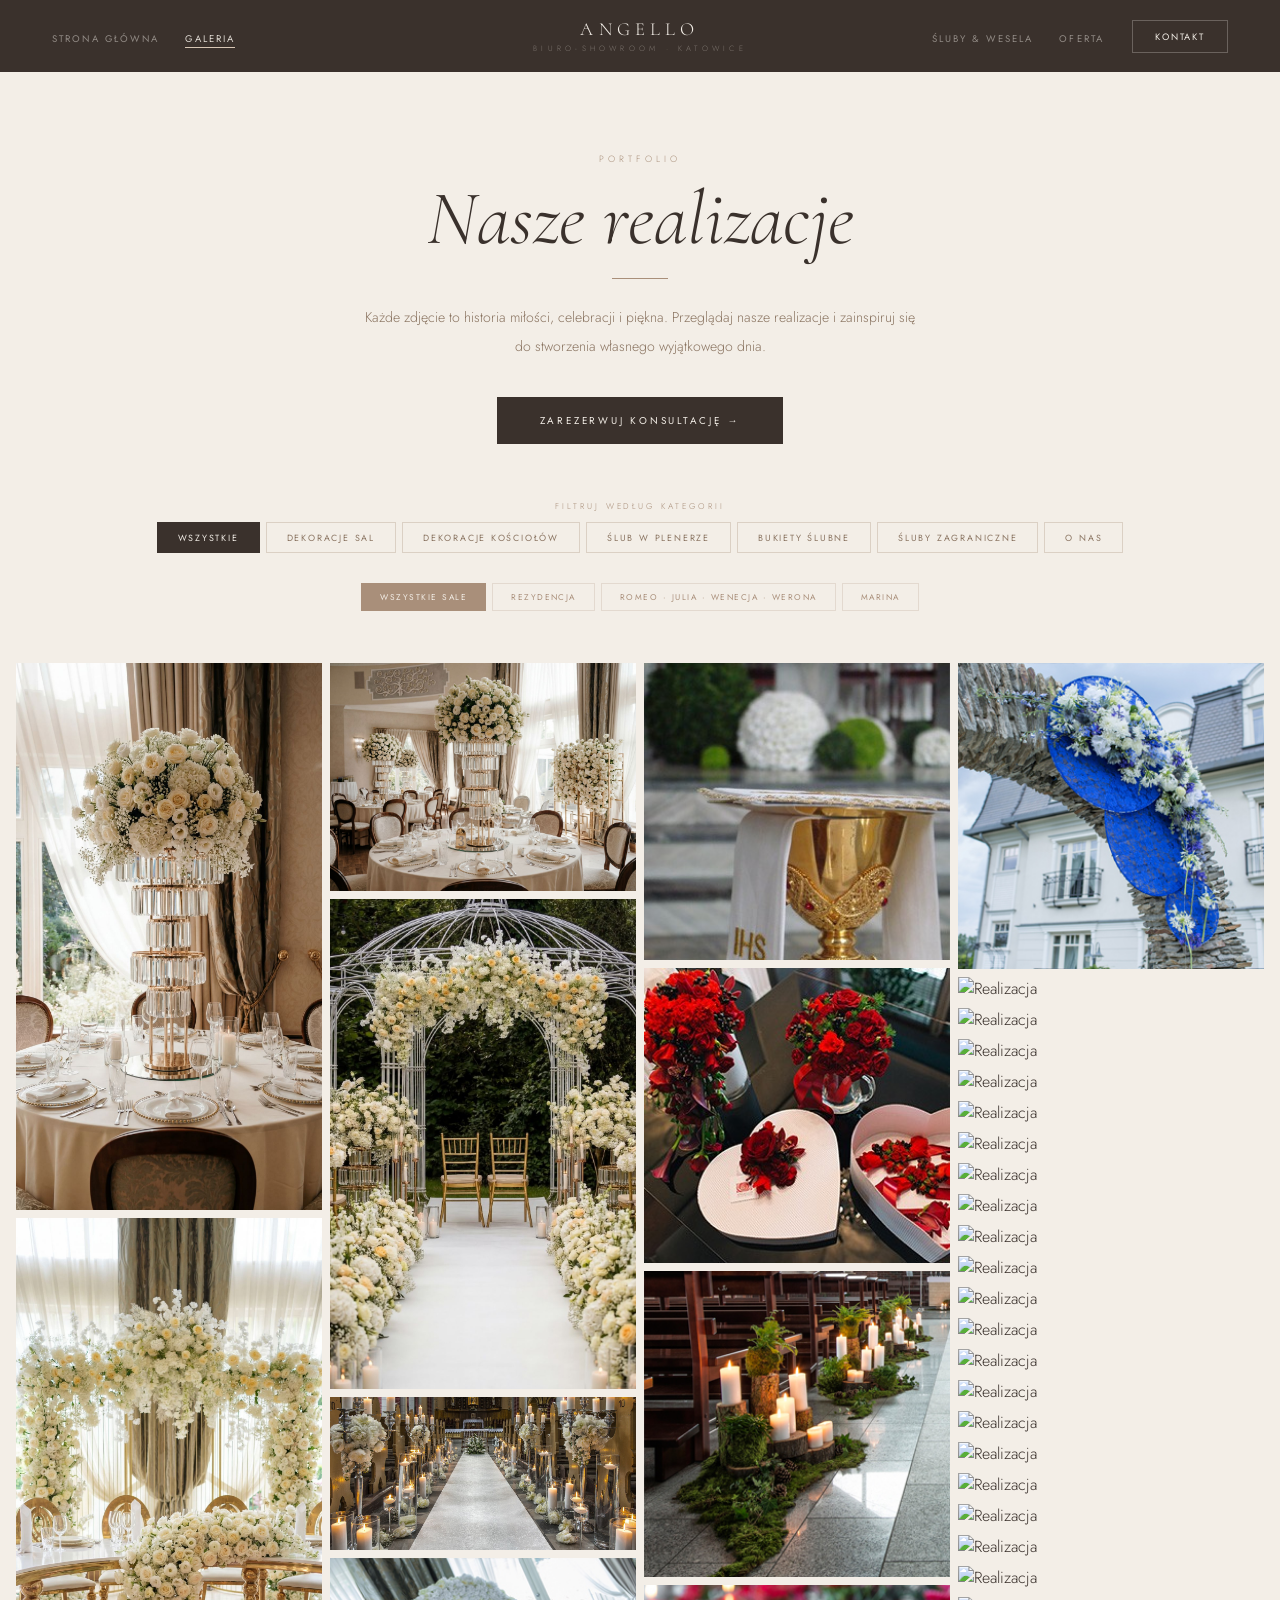
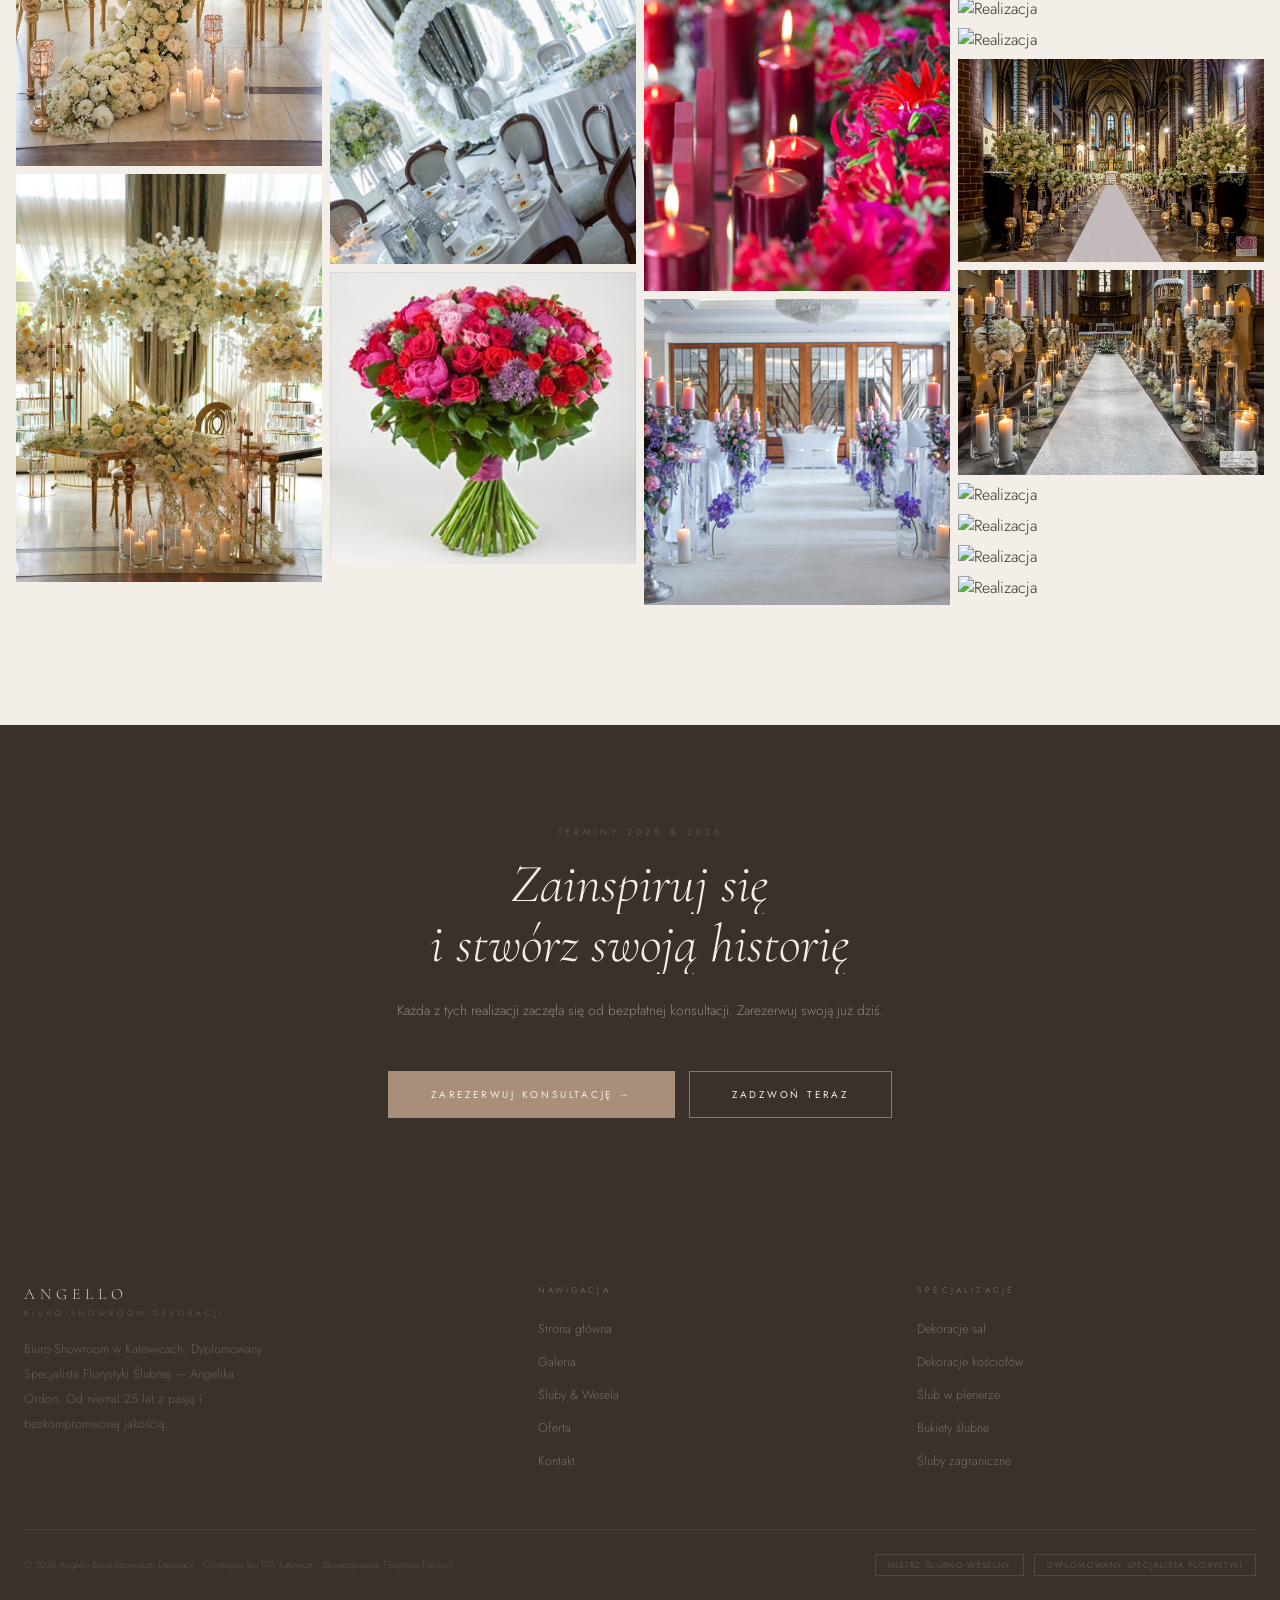
==== commit 96248baa: "Add files via upload" ====
--- a/galeria.html
+++ b/galeria.html
@@ -3,33 +3,41 @@
 <head>
 <meta charset="UTF-8">
 <meta name="viewport" content="width=device-width, initial-scale=1.0">
-<title>Galeria — Angello Studio Dekoracji</title>
+<title>Galeria — Angello Biuro-Showroom Dekoracji</title>
 <link rel="preconnect" href="https://fonts.googleapis.com">
 <link rel="preconnect" href="https://fonts.gstatic.com" crossorigin>
 <link href="https://fonts.googleapis.com/css2?family=Cormorant:ital,wght@0,300;0,400;0,600;1,300;1,400;1,600&family=Jost:ital,wght@0,300;0,400;0,500;1,300&family=Libre+Baskerville:ital,wght@0,400;0,700;1,400&display=swap" rel="stylesheet">
 <link rel="stylesheet" href="style.css">
 <style>
-.gallery-intro{background:var(--off-white);padding:80px 24px 64px;text-align:center}
+.gallery-intro{background:var(--off-white);padding:80px 24px 56px;text-align:center}
 .gallery-intro h1{font-family:'Cormorant',serif;font-style:italic;font-weight:300;font-size:clamp(3rem,6vw,6rem);color:var(--text-dark);line-height:1;margin-bottom:20px}
-.gallery-intro p{font-family:'Jost',sans-serif;font-size:.88rem;color:var(--text-mid);font-weight:300;line-height:2.05;max-width:560px;margin:0 auto 40px}
+.gallery-intro p{font-family:'Jost',sans-serif;font-size:.88rem;color:var(--text-mid);font-weight:300;line-height:2.05;max-width:560px;margin:0 auto 36px}
 .gallery-intro-rule{width:56px;height:1px;background:var(--gold);margin:0 auto 24px}
 
-.filter-bar{display:flex;justify-content:center;flex-wrap:wrap;gap:8px;padding:0 24px 64px;background:var(--off-white)}
-.filter-btn{font-family:'Jost',sans-serif;font-size:.58rem;letter-spacing:.22em;text-transform:uppercase;font-weight:400;color:var(--text-mid);background:none;border:1px solid var(--border-gold);padding:9px 22px;cursor:pointer;transition:background .3s,color .3s,border-color .3s}
+.filter-section{background:var(--off-white);padding:0 24px 20px}
+.filter-label{font-family:'Jost',sans-serif;font-size:.52rem;letter-spacing:.36em;text-transform:uppercase;color:var(--text-light);margin-bottom:10px;display:block;text-align:center}
+.filter-bar{display:flex;justify-content:center;flex-wrap:wrap;gap:6px;margin-bottom:10px}
+.filter-btn{font-family:'Jost',sans-serif;font-size:.56rem;letter-spacing:.2em;text-transform:uppercase;font-weight:400;color:var(--text-mid);background:none;border:1px solid var(--border-gold);padding:8px 20px;cursor:pointer;transition:background .3s,color .3s,border-color .3s}
 .filter-btn:hover,.filter-btn.active{background:var(--slate);border-color:var(--slate);color:var(--off-white)}
+.filter-bar-venues{display:flex;justify-content:center;flex-wrap:wrap;gap:6px;padding:0 24px 52px;background:var(--off-white)}
+.venue-btn{font-family:'Jost',sans-serif;font-size:.52rem;letter-spacing:.18em;text-transform:uppercase;font-weight:400;color:var(--text-light);background:none;border:1px solid rgba(169,143,122,.22);padding:7px 18px;cursor:pointer;transition:background .3s,color .3s,border-color .3s}
+.venue-btn:hover,.venue-btn.active{background:var(--gold);border-color:var(--gold);color:var(--off-white)}
 
 .masonry-wrap{padding:0 16px 120px;background:var(--off-white)}
 .masonry{columns:4 220px;column-gap:8px}
 .masonry-item{break-inside:avoid;margin-bottom:8px;position:relative;overflow:hidden;cursor:pointer}
 .masonry-item img{width:100%;display:block;transition:transform .75s var(--ease)}
 .masonry-item:hover img{transform:scale(1.05)}
-.masonry-item-overlay{position:absolute;inset:0;background:rgba(58,49,44,0);transition:background .4s ease;display:flex;align-items:flex-end;padding:22px}
+.masonry-item-overlay{position:absolute;inset:0;background:rgba(58,49,44,0);transition:background .4s ease;display:flex;align-items:flex-end;padding:16px}
 .masonry-item:hover .masonry-item-overlay{background:rgba(58,49,44,.44)}
-.masonry-item-label{font-family:'Jost',sans-serif;font-size:.54rem;letter-spacing:.22em;text-transform:uppercase;color:rgba(243,238,231,.9);opacity:0;transform:translateY(8px);transition:opacity .35s .05s ease,transform .35s .05s var(--ease)}
+.masonry-item-info{display:flex;flex-direction:column;gap:4px}
+.masonry-item-label{font-family:'Jost',sans-serif;font-size:.54rem;letter-spacing:.2em;text-transform:uppercase;color:rgba(243,238,231,.9);opacity:0;transform:translateY(6px);transition:opacity .35s .05s ease,transform .35s .05s var(--ease)}
 .masonry-item:hover .masonry-item-label{opacity:1;transform:translateY(0)}
-.masonry-item-zoom{position:absolute;top:16px;right:16px;width:34px;height:34px;background:rgba(243,238,231,.16);border:1px solid rgba(243,238,231,.3);display:flex;align-items:center;justify-content:center;opacity:0;transform:scale(.8);transition:opacity .3s,transform .3s,background .3s}
+.masonry-item-venue{font-family:'Cormorant',serif;font-style:italic;font-size:.82rem;color:var(--gold);opacity:0;transform:translateY(6px);transition:opacity .35s .1s ease,transform .35s .1s var(--ease)}
+.masonry-item:hover .masonry-item-venue{opacity:1;transform:translateY(0)}
+.masonry-item-zoom{position:absolute;top:14px;right:14px;width:32px;height:32px;background:rgba(243,238,231,.14);border:1px solid rgba(243,238,231,.3);display:flex;align-items:center;justify-content:center;opacity:0;transform:scale(.8);transition:opacity .3s,transform .3s,background .3s}
 .masonry-item:hover .masonry-item-zoom{opacity:1;transform:scale(1)}
-.masonry-item-zoom svg{width:14px;height:14px;stroke:rgba(243,238,231,.9);fill:none;stroke-width:1.5}
+.masonry-item-zoom svg{width:13px;height:13px;stroke:rgba(243,238,231,.9);fill:none;stroke-width:1.5}
 
 .lightbox{position:fixed;inset:0;background:rgba(28,22,16,.96);z-index:2000;display:flex;align-items:center;justify-content:center;opacity:0;pointer-events:none;transition:opacity .4s ease}
 .lightbox.open{opacity:1;pointer-events:all}
@@ -58,7 +66,7 @@
         <li><a href="galeria.html" class="active">Galeria</a></li>
       </ul>
     </div>
-    <a href="index.html" class="nav-logo">Angello<span>Studio Dekoracji · Zabrze</span></a>
+    <a href="index.html" class="nav-logo">Angello<span>Biuro-Showroom · Katowice</span></a>
     <div class="nav-right">
       <ul class="nav-links">
         <li><a href="wesela.html">Śluby & Wesela</a></li>
@@ -78,7 +86,7 @@
     <li><a href="oferta.html" class="ml">Oferta</a></li>
     <li><a href="kontakt.html" class="ml">Kontakt</a></li>
   </ul>
-  <div class="mob-footer">+48 793 032 332 · Zabrze</div>
+  <div class="mob-footer">+48 793 032 332 · Katowice</div>
 </div>
 
 <div style="height:72px"></div>
@@ -87,62 +95,73 @@
   <span style="font-family:'Jost',sans-serif;font-size:.57rem;letter-spacing:.44em;text-transform:uppercase;color:var(--text-light);display:block;margin-bottom:16px">Portfolio</span>
   <h1>Nasze <em>realizacje</em></h1>
   <div class="gallery-intro-rule"></div>
-  <p>Każde zdjęcie to historia miłości, celebracji i piękna. Przeglądaj nasze wybrane realizacje i zainspiruj się do stworzenia własnego wyjątkowego dnia.</p>
+  <p>Każde zdjęcie to historia miłości, celebracji i piękna. Przeglądaj nasze realizacje i zainspiruj się do stworzenia własnego wyjątkowego dnia.</p>
   <a href="kontakt.html" class="btn-dark"><span>Zarezerwuj konsultację →</span></a>
 </div>
 
-<div class="filter-bar">
-  <button class="filter-btn active" data-filter="all">Wszystkie</button>
-  <button class="filter-btn" data-filter="wesele">Śluby & Wesela</button>
-  <button class="filter-btn" data-filter="komunia">Komunia</button>
-  <button class="filter-btn" data-filter="kwiaty">Kwiaty & Bukiety</button>
-  <button class="filter-btn" data-filter="ogrody">Ogrody & Tarasy</button>
+<div class="filter-section">
+  <span class="filter-label">Filtruj według kategorii</span>
+  <div class="filter-bar">
+    <button class="filter-btn active" data-filter="all">Wszystkie</button>
+    <button class="filter-btn" data-filter="dekoracje-sal">Dekoracje sal</button>
+    <button class="filter-btn" data-filter="dekoracje-kosciolow">Dekoracje kościołów</button>
+    <button class="filter-btn" data-filter="slub-plener">Ślub w plenerze</button>
+    <button class="filter-btn" data-filter="bukiety">Bukiety ślubne</button>
+    <button class="filter-btn" data-filter="sluby-zagraniczne">Śluby zagraniczne</button>
+    <button class="filter-btn" data-filter="o-nas">O nas</button>
+  </div>
+</div>
+<div class="filter-bar-venues">
+  <button class="venue-btn" data-venue="all">Wszystkie sale</button>
+  <button class="venue-btn" data-venue="rezydencja">Rezydencja</button>
+  <button class="venue-btn" data-venue="romeo-julia">Romeo · Julia · Wenecja · Werona</button>
+  <button class="venue-btn" data-venue="marina">Marina</button>
 </div>
 
 <div class="masonry-wrap">
   <div class="masonry" id="masonryGrid">
-    <div class="masonry-item" data-cat="wesele" data-src="zdj1.JPG"><img src="zdj1.JPG" alt="Realizacja" loading="lazy"><div class="masonry-item-overlay"><span class="masonry-item-label">Dekoracje ślubne</span></div><div class="masonry-item-zoom"><svg viewBox="0 0 24 24"><circle cx="11" cy="11" r="7"/><line x1="16.5" y1="16.5" x2="22" y2="22"/><line x1="8" y1="11" x2="14" y2="11"/><line x1="11" y1="8" x2="11" y2="14"/></svg></div></div>
-    <div class="masonry-item" data-cat="wesele" data-src="zdj2.JPG"><img src="zdj2.JPG" alt="Realizacja" loading="lazy"><div class="masonry-item-overlay"><span class="masonry-item-label">Sala weselna</span></div><div class="masonry-item-zoom"><svg viewBox="0 0 24 24"><circle cx="11" cy="11" r="7"/><line x1="16.5" y1="16.5" x2="22" y2="22"/><line x1="8" y1="11" x2="14" y2="11"/><line x1="11" y1="8" x2="11" y2="14"/></svg></div></div>
-    <div class="masonry-item" data-cat="wesele" data-src="zdj3.JPG"><img src="zdj3.JPG" alt="Realizacja" loading="lazy"><div class="masonry-item-overlay"><span class="masonry-item-label">Ceremonia plenerowa</span></div><div class="masonry-item-zoom"><svg viewBox="0 0 24 24"><circle cx="11" cy="11" r="7"/><line x1="16.5" y1="16.5" x2="22" y2="22"/><line x1="8" y1="11" x2="14" y2="11"/><line x1="11" y1="8" x2="11" y2="14"/></svg></div></div>
-    <div class="masonry-item" data-cat="kwiaty" data-src="zdj4.JPG"><img src="zdj4.JPG" alt="Realizacja" loading="lazy"><div class="masonry-item-overlay"><span class="masonry-item-label">Wiązanka ślubna</span></div><div class="masonry-item-zoom"><svg viewBox="0 0 24 24"><circle cx="11" cy="11" r="7"/><line x1="16.5" y1="16.5" x2="22" y2="22"/><line x1="8" y1="11" x2="14" y2="11"/><line x1="11" y1="8" x2="11" y2="14"/></svg></div></div>
-    <div class="masonry-item" data-cat="wesele" data-src="zdj5.JPG"><img src="zdj5.JPG" alt="Realizacja" loading="lazy"><div class="masonry-item-overlay"><span class="masonry-item-label">Stół głowny</span></div><div class="masonry-item-zoom"><svg viewBox="0 0 24 24"><circle cx="11" cy="11" r="7"/><line x1="16.5" y1="16.5" x2="22" y2="22"/><line x1="8" y1="11" x2="14" y2="11"/><line x1="11" y1="8" x2="11" y2="14"/></svg></div></div>
-    <div class="masonry-item" data-cat="kwiaty" data-src="zdj6.jpg"><img src="zdj6.jpg" alt="Realizacja" loading="lazy"><div class="masonry-item-overlay"><span class="masonry-item-label">Kompozycja kwiatowa</span></div><div class="masonry-item-zoom"><svg viewBox="0 0 24 24"><circle cx="11" cy="11" r="7"/><line x1="16.5" y1="16.5" x2="22" y2="22"/><line x1="8" y1="11" x2="14" y2="11"/><line x1="11" y1="8" x2="11" y2="14"/></svg></div></div>
-    <div class="masonry-item" data-cat="wesele" data-src="zdj7.jpg"><img src="zdj7.jpg" alt="Realizacja" loading="lazy"><div class="masonry-item-overlay"><span class="masonry-item-label">Biały Glamour</span></div><div class="masonry-item-zoom"><svg viewBox="0 0 24 24"><circle cx="11" cy="11" r="7"/><line x1="16.5" y1="16.5" x2="22" y2="22"/><line x1="8" y1="11" x2="14" y2="11"/><line x1="11" y1="8" x2="11" y2="14"/></svg></div></div>
-    <div class="masonry-item" data-cat="kwiaty" data-src="zdj8.jpg"><img src="zdj8.jpg" alt="Realizacja" loading="lazy"><div class="masonry-item-overlay"><span class="masonry-item-label">Bukiet okolicznościowy</span></div><div class="masonry-item-zoom"><svg viewBox="0 0 24 24"><circle cx="11" cy="11" r="7"/><line x1="16.5" y1="16.5" x2="22" y2="22"/><line x1="8" y1="11" x2="14" y2="11"/><line x1="11" y1="8" x2="11" y2="14"/></svg></div></div>
-    <div class="masonry-item" data-cat="komunia" data-src="zdj9.jpg"><img src="zdj9.jpg" alt="Realizacja" loading="lazy"><div class="masonry-item-overlay"><span class="masonry-item-label">I Komunia Święta</span></div><div class="masonry-item-zoom"><svg viewBox="0 0 24 24"><circle cx="11" cy="11" r="7"/><line x1="16.5" y1="16.5" x2="22" y2="22"/><line x1="8" y1="11" x2="14" y2="11"/><line x1="11" y1="8" x2="11" y2="14"/></svg></div></div>
-    <div class="masonry-item" data-cat="wesele" data-src="zdj10.jpg"><img src="zdj10.jpg" alt="Realizacja" loading="lazy"><div class="masonry-item-overlay"><span class="masonry-item-label">Kryształowe Bordo</span></div><div class="masonry-item-zoom"><svg viewBox="0 0 24 24"><circle cx="11" cy="11" r="7"/><line x1="16.5" y1="16.5" x2="22" y2="22"/><line x1="8" y1="11" x2="14" y2="11"/><line x1="11" y1="8" x2="11" y2="14"/></svg></div></div>
-    <div class="masonry-item" data-cat="ogrody" data-src="zdj11.jpg"><img src="zdj11.jpg" alt="Realizacja" loading="lazy"><div class="masonry-item-overlay"><span class="masonry-item-label">Architektura krajobrazu</span></div><div class="masonry-item-zoom"><svg viewBox="0 0 24 24"><circle cx="11" cy="11" r="7"/><line x1="16.5" y1="16.5" x2="22" y2="22"/><line x1="8" y1="11" x2="14" y2="11"/><line x1="11" y1="8" x2="11" y2="14"/></svg></div></div>
-    <div class="masonry-item" data-cat="wesele" data-src="zdj12.jpg"><img src="zdj12.jpg" alt="Realizacja" loading="lazy"><div class="masonry-item-overlay"><span class="masonry-item-label">Marsala w Rezydencji</span></div><div class="masonry-item-zoom"><svg viewBox="0 0 24 24"><circle cx="11" cy="11" r="7"/><line x1="16.5" y1="16.5" x2="22" y2="22"/><line x1="8" y1="11" x2="14" y2="11"/><line x1="11" y1="8" x2="11" y2="14"/></svg></div></div>
-    <div class="masonry-item" data-cat="wesele" data-src="zdj13.jpg"><img src="zdj13.jpg" alt="Realizacja" loading="lazy"><div class="masonry-item-overlay"><span class="masonry-item-label">Ultra Violet</span></div><div class="masonry-item-zoom"><svg viewBox="0 0 24 24"><circle cx="11" cy="11" r="7"/><line x1="16.5" y1="16.5" x2="22" y2="22"/><line x1="8" y1="11" x2="14" y2="11"/><line x1="11" y1="8" x2="11" y2="14"/></svg></div></div>
-    <div class="masonry-item" data-cat="wesele" data-src="zdj14.jpg"><img src="zdj14.jpg" alt="Realizacja" loading="lazy"><div class="masonry-item-overlay"><span class="masonry-item-label">Wesele Agi i Maxa</span></div><div class="masonry-item-zoom"><svg viewBox="0 0 24 24"><circle cx="11" cy="11" r="7"/><line x1="16.5" y1="16.5" x2="22" y2="22"/><line x1="8" y1="11" x2="14" y2="11"/><line x1="11" y1="8" x2="11" y2="14"/></svg></div></div>
-    <div class="masonry-item" data-cat="kwiaty" data-src="zdj15.jpeg"><img src="zdj15.jpeg" alt="Realizacja" loading="lazy"><div class="masonry-item-overlay"><span class="masonry-item-label">Bukiet</span></div><div class="masonry-item-zoom"><svg viewBox="0 0 24 24"><circle cx="11" cy="11" r="7"/><line x1="16.5" y1="16.5" x2="22" y2="22"/><line x1="8" y1="11" x2="14" y2="11"/><line x1="11" y1="8" x2="11" y2="14"/></svg></div></div>
-    <div class="masonry-item" data-cat="kwiaty" data-src="zdj16.jpeg"><img src="zdj16.jpeg" alt="Realizacja" loading="lazy"><div class="masonry-item-overlay"><span class="masonry-item-label">Kompozycja</span></div><div class="masonry-item-zoom"><svg viewBox="0 0 24 24"><circle cx="11" cy="11" r="7"/><line x1="16.5" y1="16.5" x2="22" y2="22"/><line x1="8" y1="11" x2="14" y2="11"/><line x1="11" y1="8" x2="11" y2="14"/></svg></div></div>
-    <div class="masonry-item" data-cat="wesele" data-src="zdj17.jpeg"><img src="zdj17.jpeg" alt="Realizacja" loading="lazy"><div class="masonry-item-overlay"><span class="masonry-item-label">Dekoracje weselne</span></div><div class="masonry-item-zoom"><svg viewBox="0 0 24 24"><circle cx="11" cy="11" r="7"/><line x1="16.5" y1="16.5" x2="22" y2="22"/><line x1="8" y1="11" x2="14" y2="11"/><line x1="11" y1="8" x2="11" y2="14"/></svg></div></div>
-    <div class="masonry-item" data-cat="wesele" data-src="zdj18.jpeg"><img src="zdj18.jpeg" alt="Realizacja" loading="lazy"><div class="masonry-item-overlay"><span class="masonry-item-label">Sala weselna</span></div><div class="masonry-item-zoom"><svg viewBox="0 0 24 24"><circle cx="11" cy="11" r="7"/><line x1="16.5" y1="16.5" x2="22" y2="22"/><line x1="8" y1="11" x2="14" y2="11"/><line x1="11" y1="8" x2="11" y2="14"/></svg></div></div>
-    <div class="masonry-item" data-cat="kwiaty" data-src="zdj19.jpeg"><img src="zdj19.jpeg" alt="Realizacja" loading="lazy"><div class="masonry-item-overlay"><span class="masonry-item-label">Kwiaty</span></div><div class="masonry-item-zoom"><svg viewBox="0 0 24 24"><circle cx="11" cy="11" r="7"/><line x1="16.5" y1="16.5" x2="22" y2="22"/><line x1="8" y1="11" x2="14" y2="11"/><line x1="11" y1="8" x2="11" y2="14"/></svg></div></div>
-    <div class="masonry-item" data-cat="wesele" data-src="zdj20.jpeg"><img src="zdj20.jpeg" alt="Realizacja" loading="lazy"><div class="masonry-item-overlay"><span class="masonry-item-label">Dekoracja ceremonii</span></div><div class="masonry-item-zoom"><svg viewBox="0 0 24 24"><circle cx="11" cy="11" r="7"/><line x1="16.5" y1="16.5" x2="22" y2="22"/><line x1="8" y1="11" x2="14" y2="11"/><line x1="11" y1="8" x2="11" y2="14"/></svg></div></div>
-    <div class="masonry-item" data-cat="wesele" data-src="zdj21.jpeg"><img src="zdj21.jpeg" alt="Realizacja" loading="lazy"><div class="masonry-item-overlay"><span class="masonry-item-label">Centerpiece</span></div><div class="masonry-item-zoom"><svg viewBox="0 0 24 24"><circle cx="11" cy="11" r="7"/><line x1="16.5" y1="16.5" x2="22" y2="22"/><line x1="8" y1="11" x2="14" y2="11"/><line x1="11" y1="8" x2="11" y2="14"/></svg></div></div>
-    <div class="masonry-item" data-cat="kwiaty" data-src="zdj22.jpeg"><img src="zdj22.jpeg" alt="Realizacja" loading="lazy"><div class="masonry-item-overlay"><span class="masonry-item-label">Bukiet okolicznościowy</span></div><div class="masonry-item-zoom"><svg viewBox="0 0 24 24"><circle cx="11" cy="11" r="7"/><line x1="16.5" y1="16.5" x2="22" y2="22"/><line x1="8" y1="11" x2="14" y2="11"/><line x1="11" y1="8" x2="11" y2="14"/></svg></div></div>
-    <div class="masonry-item" data-cat="wesele" data-src="zdj23.jpeg"><img src="zdj23.jpeg" alt="Realizacja" loading="lazy"><div class="masonry-item-overlay"><span class="masonry-item-label">Stół weselny</span></div><div class="masonry-item-zoom"><svg viewBox="0 0 24 24"><circle cx="11" cy="11" r="7"/><line x1="16.5" y1="16.5" x2="22" y2="22"/><line x1="8" y1="11" x2="14" y2="11"/><line x1="11" y1="8" x2="11" y2="14"/></svg></div></div>
-    <div class="masonry-item" data-cat="ogrody" data-src="zdj24.jpeg"><img src="zdj24.jpeg" alt="Realizacja" loading="lazy"><div class="masonry-item-overlay"><span class="masonry-item-label">Taras</span></div><div class="masonry-item-zoom"><svg viewBox="0 0 24 24"><circle cx="11" cy="11" r="7"/><line x1="16.5" y1="16.5" x2="22" y2="22"/><line x1="8" y1="11" x2="14" y2="11"/><line x1="11" y1="8" x2="11" y2="14"/></svg></div></div>
-    <div class="masonry-item" data-cat="kwiaty" data-src="zdj25.jpeg"><img src="zdj25.jpeg" alt="Realizacja" loading="lazy"><div class="masonry-item-overlay"><span class="masonry-item-label">Kompozycja</span></div><div class="masonry-item-zoom"><svg viewBox="0 0 24 24"><circle cx="11" cy="11" r="7"/><line x1="16.5" y1="16.5" x2="22" y2="22"/><line x1="8" y1="11" x2="14" y2="11"/><line x1="11" y1="8" x2="11" y2="14"/></svg></div></div>
-    <div class="masonry-item" data-cat="wesele" data-src="zdj26.jpeg"><img src="zdj26.jpeg" alt="Realizacja" loading="lazy"><div class="masonry-item-overlay"><span class="masonry-item-label">Realizacja ślubna</span></div><div class="masonry-item-zoom"><svg viewBox="0 0 24 24"><circle cx="11" cy="11" r="7"/><line x1="16.5" y1="16.5" x2="22" y2="22"/><line x1="8" y1="11" x2="14" y2="11"/><line x1="11" y1="8" x2="11" y2="14"/></svg></div></div>
-    <div class="masonry-item" data-cat="wesele" data-src="zdj27.jpeg"><img src="zdj27.jpeg" alt="Realizacja" loading="lazy"><div class="masonry-item-overlay"><span class="masonry-item-label">Dekoracje sali</span></div><div class="masonry-item-zoom"><svg viewBox="0 0 24 24"><circle cx="11" cy="11" r="7"/><line x1="16.5" y1="16.5" x2="22" y2="22"/><line x1="8" y1="11" x2="14" y2="11"/><line x1="11" y1="8" x2="11" y2="14"/></svg></div></div>
-    <div class="masonry-item" data-cat="kwiaty" data-src="zdj28.jpeg"><img src="zdj28.jpeg" alt="Realizacja" loading="lazy"><div class="masonry-item-overlay"><span class="masonry-item-label">Kwiaty</span></div><div class="masonry-item-zoom"><svg viewBox="0 0 24 24"><circle cx="11" cy="11" r="7"/><line x1="16.5" y1="16.5" x2="22" y2="22"/><line x1="8" y1="11" x2="14" y2="11"/><line x1="11" y1="8" x2="11" y2="14"/></svg></div></div>
-    <div class="masonry-item" data-cat="wesele" data-src="zdj29.jpeg"><img src="zdj29.jpeg" alt="Realizacja" loading="lazy"><div class="masonry-item-overlay"><span class="masonry-item-label">Wesele</span></div><div class="masonry-item-zoom"><svg viewBox="0 0 24 24"><circle cx="11" cy="11" r="7"/><line x1="16.5" y1="16.5" x2="22" y2="22"/><line x1="8" y1="11" x2="14" y2="11"/><line x1="11" y1="8" x2="11" y2="14"/></svg></div></div>
-    <div class="masonry-item" data-cat="ogrody" data-src="zdj30.jpeg"><img src="zdj30.jpeg" alt="Realizacja" loading="lazy"><div class="masonry-item-overlay"><span class="masonry-item-label">Ogród</span></div><div class="masonry-item-zoom"><svg viewBox="0 0 24 24"><circle cx="11" cy="11" r="7"/><line x1="16.5" y1="16.5" x2="22" y2="22"/><line x1="8" y1="11" x2="14" y2="11"/><line x1="11" y1="8" x2="11" y2="14"/></svg></div></div>
-    <div class="masonry-item" data-cat="wesele" data-src="zdj31.jpeg"><img src="zdj31.jpeg" alt="Realizacja" loading="lazy"><div class="masonry-item-overlay"><span class="masonry-item-label">Ceremonia</span></div><div class="masonry-item-zoom"><svg viewBox="0 0 24 24"><circle cx="11" cy="11" r="7"/><line x1="16.5" y1="16.5" x2="22" y2="22"/><line x1="8" y1="11" x2="14" y2="11"/><line x1="11" y1="8" x2="11" y2="14"/></svg></div></div>
-    <div class="masonry-item" data-cat="kwiaty" data-src="zdj32.jpeg"><img src="zdj32.jpeg" alt="Realizacja" loading="lazy"><div class="masonry-item-overlay"><span class="masonry-item-label">Bukiet</span></div><div class="masonry-item-zoom"><svg viewBox="0 0 24 24"><circle cx="11" cy="11" r="7"/><line x1="16.5" y1="16.5" x2="22" y2="22"/><line x1="8" y1="11" x2="14" y2="11"/><line x1="11" y1="8" x2="11" y2="14"/></svg></div></div>
-    <div class="masonry-item" data-cat="wesele" data-src="zdj33.jpeg"><img src="zdj33.jpeg" alt="Realizacja" loading="lazy"><div class="masonry-item-overlay"><span class="masonry-item-label">Sala weselna</span></div><div class="masonry-item-zoom"><svg viewBox="0 0 24 24"><circle cx="11" cy="11" r="7"/><line x1="16.5" y1="16.5" x2="22" y2="22"/><line x1="8" y1="11" x2="14" y2="11"/><line x1="11" y1="8" x2="11" y2="14"/></svg></div></div>
-    <div class="masonry-item" data-cat="komunia" data-src="zdj34.jpeg"><img src="zdj34.jpeg" alt="Realizacja" loading="lazy"><div class="masonry-item-overlay"><span class="masonry-item-label">Komunia</span></div><div class="masonry-item-zoom"><svg viewBox="0 0 24 24"><circle cx="11" cy="11" r="7"/><line x1="16.5" y1="16.5" x2="22" y2="22"/><line x1="8" y1="11" x2="14" y2="11"/><line x1="11" y1="8" x2="11" y2="14"/></svg></div></div>
-    <div class="masonry-item" data-cat="wesele" data-src="zdj35.jpeg"><img src="zdj35.jpeg" alt="Realizacja" loading="lazy"><div class="masonry-item-overlay"><span class="masonry-item-label">Dekoracje weselne</span></div><div class="masonry-item-zoom"><svg viewBox="0 0 24 24"><circle cx="11" cy="11" r="7"/><line x1="16.5" y1="16.5" x2="22" y2="22"/><line x1="8" y1="11" x2="14" y2="11"/><line x1="11" y1="8" x2="11" y2="14"/></svg></div></div>
-    <div class="masonry-item" data-cat="kwiaty" data-src="zdj36.jpeg"><img src="zdj36.jpeg" alt="Realizacja" loading="lazy"><div class="masonry-item-overlay"><span class="masonry-item-label">Kompozycja floralna</span></div><div class="masonry-item-zoom"><svg viewBox="0 0 24 24"><circle cx="11" cy="11" r="7"/><line x1="16.5" y1="16.5" x2="22" y2="22"/><line x1="8" y1="11" x2="14" y2="11"/><line x1="11" y1="8" x2="11" y2="14"/></svg></div></div>
-    <div class="masonry-item" data-cat="wesele" data-src="zdj37.jpg"><img src="zdj37.jpg" alt="Realizacja" loading="lazy"><div class="masonry-item-overlay"><span class="masonry-item-label">Wesele</span></div><div class="masonry-item-zoom"><svg viewBox="0 0 24 24"><circle cx="11" cy="11" r="7"/><line x1="16.5" y1="16.5" x2="22" y2="22"/><line x1="8" y1="11" x2="14" y2="11"/><line x1="11" y1="8" x2="11" y2="14"/></svg></div></div>
-    <div class="masonry-item" data-cat="wesele" data-src="zdj38.jpg"><img src="zdj38.jpg" alt="Realizacja" loading="lazy"><div class="masonry-item-overlay"><span class="masonry-item-label">Wesele</span></div><div class="masonry-item-zoom"><svg viewBox="0 0 24 24"><circle cx="11" cy="11" r="7"/><line x1="16.5" y1="16.5" x2="22" y2="22"/><line x1="8" y1="11" x2="14" y2="11"/><line x1="11" y1="8" x2="11" y2="14"/></svg></div></div>
-    <div class="masonry-item" data-cat="kwiaty" data-src="zdj39.jpeg"><img src="zdj39.jpeg" alt="Realizacja" loading="lazy"><div class="masonry-item-overlay"><span class="masonry-item-label">Bukiet</span></div><div class="masonry-item-zoom"><svg viewBox="0 0 24 24"><circle cx="11" cy="11" r="7"/><line x1="16.5" y1="16.5" x2="22" y2="22"/><line x1="8" y1="11" x2="14" y2="11"/><line x1="11" y1="8" x2="11" y2="14"/></svg></div></div>
-    <div class="masonry-item" data-cat="wesele" data-src="zdj40.jpeg"><img src="zdj40.jpeg" alt="Realizacja" loading="lazy"><div class="masonry-item-overlay"><span class="masonry-item-label">Realizacja ślubna</span></div><div class="masonry-item-zoom"><svg viewBox="0 0 24 24"><circle cx="11" cy="11" r="7"/><line x1="16.5" y1="16.5" x2="22" y2="22"/><line x1="8" y1="11" x2="14" y2="11"/><line x1="11" y1="8" x2="11" y2="14"/></svg></div></div>
-    <div class="masonry-item" data-cat="ogrody" data-src="zdj41.jpeg"><img src="zdj41.jpeg" alt="Realizacja" loading="lazy"><div class="masonry-item-overlay"><span class="masonry-item-label">Altana</span></div><div class="masonry-item-zoom"><svg viewBox="0 0 24 24"><circle cx="11" cy="11" r="7"/><line x1="16.5" y1="16.5" x2="22" y2="22"/><line x1="8" y1="11" x2="14" y2="11"/><line x1="11" y1="8" x2="11" y2="14"/></svg></div></div>
-    <div class="masonry-item" data-cat="wesele" data-src="zdj42.jpeg"><img src="zdj42.jpeg" alt="Realizacja" loading="lazy"><div class="masonry-item-overlay"><span class="masonry-item-label">Dekoracje floralne</span></div><div class="masonry-item-zoom"><svg viewBox="0 0 24 24"><circle cx="11" cy="11" r="7"/><line x1="16.5" y1="16.5" x2="22" y2="22"/><line x1="8" y1="11" x2="14" y2="11"/><line x1="11" y1="8" x2="11" y2="14"/></svg></div></div>
+    <div class="masonry-item" data-cat="dekoracje-sal" data-venue="rezydencja" data-src="zdj1.JPG"><img src="zdj1.JPG" alt="Realizacja" loading="lazy"><div class="masonry-item-overlay"><div class="masonry-item-info"><span class="masonry-item-label">Dekoracje sal</span><span class="masonry-item-venue">Rezydencja</span></div></div><div class="masonry-item-zoom"><svg viewBox="0 0 24 24"><circle cx="11" cy="11" r="7"/><line x1="16.5" y1="16.5" x2="22" y2="22"/><line x1="8" y1="11" x2="14" y2="11"/><line x1="11" y1="8" x2="11" y2="14"/></svg></div></div>
+    <div class="masonry-item" data-cat="dekoracje-sal" data-venue="marina" data-src="zdj2.JPG"><img src="zdj2.JPG" alt="Realizacja" loading="lazy"><div class="masonry-item-overlay"><div class="masonry-item-info"><span class="masonry-item-label">Dekoracje sal</span><span class="masonry-item-venue">Marina</span></div></div><div class="masonry-item-zoom"><svg viewBox="0 0 24 24"><circle cx="11" cy="11" r="7"/><line x1="16.5" y1="16.5" x2="22" y2="22"/><line x1="8" y1="11" x2="14" y2="11"/><line x1="11" y1="8" x2="11" y2="14"/></svg></div></div>
+    <div class="masonry-item" data-cat="slub-plener" data-venue="" data-src="zdj3.JPG"><img src="zdj3.JPG" alt="Realizacja" loading="lazy"><div class="masonry-item-overlay"><div class="masonry-item-info"><span class="masonry-item-label">Ślub w plenerze</span></div></div><div class="masonry-item-zoom"><svg viewBox="0 0 24 24"><circle cx="11" cy="11" r="7"/><line x1="16.5" y1="16.5" x2="22" y2="22"/><line x1="8" y1="11" x2="14" y2="11"/><line x1="11" y1="8" x2="11" y2="14"/></svg></div></div>
+    <div class="masonry-item" data-cat="bukiety" data-venue="" data-src="zdj4.JPG"><img src="zdj4.JPG" alt="Realizacja" loading="lazy"><div class="masonry-item-overlay"><div class="masonry-item-info"><span class="masonry-item-label">Bukiety ślubne</span></div></div><div class="masonry-item-zoom"><svg viewBox="0 0 24 24"><circle cx="11" cy="11" r="7"/><line x1="16.5" y1="16.5" x2="22" y2="22"/><line x1="8" y1="11" x2="14" y2="11"/><line x1="11" y1="8" x2="11" y2="14"/></svg></div></div>
+    <div class="masonry-item" data-cat="dekoracje-sal" data-venue="rezydencja" data-src="zdj5.JPG"><img src="zdj5.JPG" alt="Realizacja" loading="lazy"><div class="masonry-item-overlay"><div class="masonry-item-info"><span class="masonry-item-label">Dekoracje sal</span><span class="masonry-item-venue">Rezydencja</span></div></div><div class="masonry-item-zoom"><svg viewBox="0 0 24 24"><circle cx="11" cy="11" r="7"/><line x1="16.5" y1="16.5" x2="22" y2="22"/><line x1="8" y1="11" x2="14" y2="11"/><line x1="11" y1="8" x2="11" y2="14"/></svg></div></div>
+    <div class="masonry-item" data-cat="bukiety" data-venue="" data-src="zdj6.jpg"><img src="zdj6.jpg" alt="Realizacja" loading="lazy"><div class="masonry-item-overlay"><div class="masonry-item-info"><span class="masonry-item-label">Bukiety ślubne</span></div></div><div class="masonry-item-zoom"><svg viewBox="0 0 24 24"><circle cx="11" cy="11" r="7"/><line x1="16.5" y1="16.5" x2="22" y2="22"/><line x1="8" y1="11" x2="14" y2="11"/><line x1="11" y1="8" x2="11" y2="14"/></svg></div></div>
+    <div class="masonry-item" data-cat="dekoracje-sal" data-venue="romeo-julia" data-src="zdj7.jpg"><img src="zdj7.jpg" alt="Realizacja" loading="lazy"><div class="masonry-item-overlay"><div class="masonry-item-info"><span class="masonry-item-label">Dekoracje sal</span><span class="masonry-item-venue">Romeo & Julia</span></div></div><div class="masonry-item-zoom"><svg viewBox="0 0 24 24"><circle cx="11" cy="11" r="7"/><line x1="16.5" y1="16.5" x2="22" y2="22"/><line x1="8" y1="11" x2="14" y2="11"/><line x1="11" y1="8" x2="11" y2="14"/></svg></div></div>
+    <div class="masonry-item" data-cat="bukiety" data-venue="" data-src="zdj8.jpg"><img src="zdj8.jpg" alt="Realizacja" loading="lazy"><div class="masonry-item-overlay"><div class="masonry-item-info"><span class="masonry-item-label">Bukiety ślubne</span></div></div><div class="masonry-item-zoom"><svg viewBox="0 0 24 24"><circle cx="11" cy="11" r="7"/><line x1="16.5" y1="16.5" x2="22" y2="22"/><line x1="8" y1="11" x2="14" y2="11"/><line x1="11" y1="8" x2="11" y2="14"/></svg></div></div>
+    <div class="masonry-item" data-cat="dekoracje-kosciolow" data-venue="" data-src="zdj9.jpg"><img src="zdj9.jpg" alt="Realizacja" loading="lazy"><div class="masonry-item-overlay"><div class="masonry-item-info"><span class="masonry-item-label">Dekoracje kościołów</span></div></div><div class="masonry-item-zoom"><svg viewBox="0 0 24 24"><circle cx="11" cy="11" r="7"/><line x1="16.5" y1="16.5" x2="22" y2="22"/><line x1="8" y1="11" x2="14" y2="11"/><line x1="11" y1="8" x2="11" y2="14"/></svg></div></div>
+    <div class="masonry-item" data-cat="dekoracje-sal" data-venue="romeo-julia" data-src="zdj10.jpg"><img src="zdj10.jpg" alt="Realizacja" loading="lazy"><div class="masonry-item-overlay"><div class="masonry-item-info"><span class="masonry-item-label">Dekoracje sal</span><span class="masonry-item-venue">Romeo & Julia</span></div></div><div class="masonry-item-zoom"><svg viewBox="0 0 24 24"><circle cx="11" cy="11" r="7"/><line x1="16.5" y1="16.5" x2="22" y2="22"/><line x1="8" y1="11" x2="14" y2="11"/><line x1="11" y1="8" x2="11" y2="14"/></svg></div></div>
+    <div class="masonry-item" data-cat="slub-plener" data-venue="" data-src="zdj11.jpg"><img src="zdj11.jpg" alt="Realizacja" loading="lazy"><div class="masonry-item-overlay"><div class="masonry-item-info"><span class="masonry-item-label">Ślub w plenerze</span></div></div><div class="masonry-item-zoom"><svg viewBox="0 0 24 24"><circle cx="11" cy="11" r="7"/><line x1="16.5" y1="16.5" x2="22" y2="22"/><line x1="8" y1="11" x2="14" y2="11"/><line x1="11" y1="8" x2="11" y2="14"/></svg></div></div>
+    <div class="masonry-item" data-cat="dekoracje-sal" data-venue="rezydencja" data-src="zdj12.jpg"><img src="zdj12.jpg" alt="Realizacja" loading="lazy"><div class="masonry-item-overlay"><div class="masonry-item-info"><span class="masonry-item-label">Dekoracje sal</span><span class="masonry-item-venue">Rezydencja</span></div></div><div class="masonry-item-zoom"><svg viewBox="0 0 24 24"><circle cx="11" cy="11" r="7"/><line x1="16.5" y1="16.5" x2="22" y2="22"/><line x1="8" y1="11" x2="14" y2="11"/><line x1="11" y1="8" x2="11" y2="14"/></svg></div></div>
+    <div class="masonry-item" data-cat="dekoracje-sal" data-venue="marina" data-src="zdj13.jpg"><img src="zdj13.jpg" alt="Realizacja" loading="lazy"><div class="masonry-item-overlay"><div class="masonry-item-info"><span class="masonry-item-label">Dekoracje sal</span><span class="masonry-item-venue">Marina</span></div></div><div class="masonry-item-zoom"><svg viewBox="0 0 24 24"><circle cx="11" cy="11" r="7"/><line x1="16.5" y1="16.5" x2="22" y2="22"/><line x1="8" y1="11" x2="14" y2="11"/><line x1="11" y1="8" x2="11" y2="14"/></svg></div></div>
+    <div class="masonry-item" data-cat="sluby-zagraniczne" data-venue="" data-src="zdj14.jpg"><img src="zdj14.jpg" alt="Realizacja" loading="lazy"><div class="masonry-item-overlay"><div class="masonry-item-info"><span class="masonry-item-label">Śluby zagraniczne</span></div></div><div class="masonry-item-zoom"><svg viewBox="0 0 24 24"><circle cx="11" cy="11" r="7"/><line x1="16.5" y1="16.5" x2="22" y2="22"/><line x1="8" y1="11" x2="14" y2="11"/><line x1="11" y1="8" x2="11" y2="14"/></svg></div></div>
+    <div class="masonry-item" data-cat="bukiety" data-venue="" data-src="zdj15.jpeg"><img src="zdj15.jpeg" alt="Realizacja" loading="lazy"><div class="masonry-item-overlay"><div class="masonry-item-info"><span class="masonry-item-label">Bukiety ślubne</span></div></div><div class="masonry-item-zoom"><svg viewBox="0 0 24 24"><circle cx="11" cy="11" r="7"/><line x1="16.5" y1="16.5" x2="22" y2="22"/><line x1="8" y1="11" x2="14" y2="11"/><line x1="11" y1="8" x2="11" y2="14"/></svg></div></div>
+    <div class="masonry-item" data-cat="bukiety" data-venue="" data-src="zdj16.jpeg"><img src="zdj16.jpeg" alt="Realizacja" loading="lazy"><div class="masonry-item-overlay"><div class="masonry-item-info"><span class="masonry-item-label">Bukiety ślubne</span></div></div><div class="masonry-item-zoom"><svg viewBox="0 0 24 24"><circle cx="11" cy="11" r="7"/><line x1="16.5" y1="16.5" x2="22" y2="22"/><line x1="8" y1="11" x2="14" y2="11"/><line x1="11" y1="8" x2="11" y2="14"/></svg></div></div>
+    <div class="masonry-item" data-cat="dekoracje-sal" data-venue="rezydencja" data-src="zdj17.jpeg"><img src="zdj17.jpeg" alt="Realizacja" loading="lazy"><div class="masonry-item-overlay"><div class="masonry-item-info"><span class="masonry-item-label">Dekoracje sal</span><span class="masonry-item-venue">Rezydencja</span></div></div><div class="masonry-item-zoom"><svg viewBox="0 0 24 24"><circle cx="11" cy="11" r="7"/><line x1="16.5" y1="16.5" x2="22" y2="22"/><line x1="8" y1="11" x2="14" y2="11"/><line x1="11" y1="8" x2="11" y2="14"/></svg></div></div>
+    <div class="masonry-item" data-cat="dekoracje-sal" data-venue="romeo-julia" data-src="zdj18.jpeg"><img src="zdj18.jpeg" alt="Realizacja" loading="lazy"><div class="masonry-item-overlay"><div class="masonry-item-info"><span class="masonry-item-label">Dekoracje sal</span><span class="masonry-item-venue">Romeo & Julia</span></div></div><div class="masonry-item-zoom"><svg viewBox="0 0 24 24"><circle cx="11" cy="11" r="7"/><line x1="16.5" y1="16.5" x2="22" y2="22"/><line x1="8" y1="11" x2="14" y2="11"/><line x1="11" y1="8" x2="11" y2="14"/></svg></div></div>
+    <div class="masonry-item" data-cat="bukiety" data-venue="" data-src="zdj19.jpeg"><img src="zdj19.jpeg" alt="Realizacja" loading="lazy"><div class="masonry-item-overlay"><div class="masonry-item-info"><span class="masonry-item-label">Bukiety ślubne</span></div></div><div class="masonry-item-zoom"><svg viewBox="0 0 24 24"><circle cx="11" cy="11" r="7"/><line x1="16.5" y1="16.5" x2="22" y2="22"/><line x1="8" y1="11" x2="14" y2="11"/><line x1="11" y1="8" x2="11" y2="14"/></svg></div></div>
+    <div class="masonry-item" data-cat="dekoracje-kosciolow" data-venue="" data-src="zdj20.jpeg"><img src="zdj20.jpeg" alt="Realizacja" loading="lazy"><div class="masonry-item-overlay"><div class="masonry-item-info"><span class="masonry-item-label">Dekoracje kościołów</span></div></div><div class="masonry-item-zoom"><svg viewBox="0 0 24 24"><circle cx="11" cy="11" r="7"/><line x1="16.5" y1="16.5" x2="22" y2="22"/><line x1="8" y1="11" x2="14" y2="11"/><line x1="11" y1="8" x2="11" y2="14"/></svg></div></div>
+    <div class="masonry-item" data-cat="dekoracje-sal" data-venue="marina" data-src="zdj21.jpeg"><img src="zdj21.jpeg" alt="Realizacja" loading="lazy"><div class="masonry-item-overlay"><div class="masonry-item-info"><span class="masonry-item-label">Dekoracje sal</span><span class="masonry-item-venue">Marina</span></div></div><div class="masonry-item-zoom"><svg viewBox="0 0 24 24"><circle cx="11" cy="11" r="7"/><line x1="16.5" y1="16.5" x2="22" y2="22"/><line x1="8" y1="11" x2="14" y2="11"/><line x1="11" y1="8" x2="11" y2="14"/></svg></div></div>
+    <div class="masonry-item" data-cat="bukiety" data-venue="" data-src="zdj22.jpeg"><img src="zdj22.jpeg" alt="Realizacja" loading="lazy"><div class="masonry-item-overlay"><div class="masonry-item-info"><span class="masonry-item-label">Bukiety ślubne</span></div></div><div class="masonry-item-zoom"><svg viewBox="0 0 24 24"><circle cx="11" cy="11" r="7"/><line x1="16.5" y1="16.5" x2="22" y2="22"/><line x1="8" y1="11" x2="14" y2="11"/><line x1="11" y1="8" x2="11" y2="14"/></svg></div></div>
+    <div class="masonry-item" data-cat="dekoracje-sal" data-venue="romeo-julia" data-src="zdj23.jpeg"><img src="zdj23.jpeg" alt="Realizacja" loading="lazy"><div class="masonry-item-overlay"><div class="masonry-item-info"><span class="masonry-item-label">Dekoracje sal</span><span class="masonry-item-venue">Wenecja</span></div></div><div class="masonry-item-zoom"><svg viewBox="0 0 24 24"><circle cx="11" cy="11" r="7"/><line x1="16.5" y1="16.5" x2="22" y2="22"/><line x1="8" y1="11" x2="14" y2="11"/><line x1="11" y1="8" x2="11" y2="14"/></svg></div></div>
+    <div class="masonry-item" data-cat="slub-plener" data-venue="" data-src="zdj24.jpeg"><img src="zdj24.jpeg" alt="Realizacja" loading="lazy"><div class="masonry-item-overlay"><div class="masonry-item-info"><span class="masonry-item-label">Ślub w plenerze</span></div></div><div class="masonry-item-zoom"><svg viewBox="0 0 24 24"><circle cx="11" cy="11" r="7"/><line x1="16.5" y1="16.5" x2="22" y2="22"/><line x1="8" y1="11" x2="14" y2="11"/><line x1="11" y1="8" x2="11" y2="14"/></svg></div></div>
+    <div class="masonry-item" data-cat="bukiety" data-venue="" data-src="zdj25.jpeg"><img src="zdj25.jpeg" alt="Realizacja" loading="lazy"><div class="masonry-item-overlay"><div class="masonry-item-info"><span class="masonry-item-label">Bukiety ślubne</span></div></div><div class="masonry-item-zoom"><svg viewBox="0 0 24 24"><circle cx="11" cy="11" r="7"/><line x1="16.5" y1="16.5" x2="22" y2="22"/><line x1="8" y1="11" x2="14" y2="11"/><line x1="11" y1="8" x2="11" y2="14"/></svg></div></div>
+    <div class="masonry-item" data-cat="dekoracje-sal" data-venue="rezydencja" data-src="zdj26.jpeg"><img src="zdj26.jpeg" alt="Realizacja" loading="lazy"><div class="masonry-item-overlay"><div class="masonry-item-info"><span class="masonry-item-label">Dekoracje sal</span><span class="masonry-item-venue">Rezydencja</span></div></div><div class="masonry-item-zoom"><svg viewBox="0 0 24 24"><circle cx="11" cy="11" r="7"/><line x1="16.5" y1="16.5" x2="22" y2="22"/><line x1="8" y1="11" x2="14" y2="11"/><line x1="11" y1="8" x2="11" y2="14"/></svg></div></div>
+    <div class="masonry-item" data-cat="dekoracje-sal" data-venue="marina" data-src="zdj27.jpeg"><img src="zdj27.jpeg" alt="Realizacja" loading="lazy"><div class="masonry-item-overlay"><div class="masonry-item-info"><span class="masonry-item-label">Dekoracje sal</span><span class="masonry-item-venue">Marina</span></div></div><div class="masonry-item-zoom"><svg viewBox="0 0 24 24"><circle cx="11" cy="11" r="7"/><line x1="16.5" y1="16.5" x2="22" y2="22"/><line x1="8" y1="11" x2="14" y2="11"/><line x1="11" y1="8" x2="11" y2="14"/></svg></div></div>
+    <div class="masonry-item" data-cat="bukiety" data-venue="" data-src="zdj28.jpeg"><img src="zdj28.jpeg" alt="Realizacja" loading="lazy"><div class="masonry-item-overlay"><div class="masonry-item-info"><span class="masonry-item-label">Bukiety ślubne</span></div></div><div class="masonry-item-zoom"><svg viewBox="0 0 24 24"><circle cx="11" cy="11" r="7"/><line x1="16.5" y1="16.5" x2="22" y2="22"/><line x1="8" y1="11" x2="14" y2="11"/><line x1="11" y1="8" x2="11" y2="14"/></svg></div></div>
+    <div class="masonry-item" data-cat="dekoracje-sal" data-venue="romeo-julia" data-src="zdj29.jpeg"><img src="zdj29.jpeg" alt="Realizacja" loading="lazy"><div class="masonry-item-overlay"><div class="masonry-item-info"><span class="masonry-item-label">Dekoracje sal</span><span class="masonry-item-venue">Werona</span></div></div><div class="masonry-item-zoom"><svg viewBox="0 0 24 24"><circle cx="11" cy="11" r="7"/><line x1="16.5" y1="16.5" x2="22" y2="22"/><line x1="8" y1="11" x2="14" y2="11"/><line x1="11" y1="8" x2="11" y2="14"/></svg></div></div>
+    <div class="masonry-item" data-cat="slub-plener" data-venue="" data-src="zdj30.jpeg"><img src="zdj30.jpeg" alt="Realizacja" loading="lazy"><div class="masonry-item-overlay"><div class="masonry-item-info"><span class="masonry-item-label">Ślub w plenerze</span></div></div><div class="masonry-item-zoom"><svg viewBox="0 0 24 24"><circle cx="11" cy="11" r="7"/><line x1="16.5" y1="16.5" x2="22" y2="22"/><line x1="8" y1="11" x2="14" y2="11"/><line x1="11" y1="8" x2="11" y2="14"/></svg></div></div>
+    <div class="masonry-item" data-cat="dekoracje-kosciolow" data-venue="" data-src="zdj31.jpeg"><img src="zdj31.jpeg" alt="Realizacja" loading="lazy"><div class="masonry-item-overlay"><div class="masonry-item-info"><span class="masonry-item-label">Dekoracje kościołów</span></div></div><div class="masonry-item-zoom"><svg viewBox="0 0 24 24"><circle cx="11" cy="11" r="7"/><line x1="16.5" y1="16.5" x2="22" y2="22"/><line x1="8" y1="11" x2="14" y2="11"/><line x1="11" y1="8" x2="11" y2="14"/></svg></div></div>
+    <div class="masonry-item" data-cat="bukiety" data-venue="" data-src="zdj32.jpeg"><img src="zdj32.jpeg" alt="Realizacja" loading="lazy"><div class="masonry-item-overlay"><div class="masonry-item-info"><span class="masonry-item-label">Bukiety ślubne</span></div></div><div class="masonry-item-zoom"><svg viewBox="0 0 24 24"><circle cx="11" cy="11" r="7"/><line x1="16.5" y1="16.5" x2="22" y2="22"/><line x1="8" y1="11" x2="14" y2="11"/><line x1="11" y1="8" x2="11" y2="14"/></svg></div></div>
+    <div class="masonry-item" data-cat="dekoracje-sal" data-venue="marina" data-src="zdj33.jpeg"><img src="zdj33.jpeg" alt="Realizacja" loading="lazy"><div class="masonry-item-overlay"><div class="masonry-item-info"><span class="masonry-item-label">Dekoracje sal</span><span class="masonry-item-venue">Marina</span></div></div><div class="masonry-item-zoom"><svg viewBox="0 0 24 24"><circle cx="11" cy="11" r="7"/><line x1="16.5" y1="16.5" x2="22" y2="22"/><line x1="8" y1="11" x2="14" y2="11"/><line x1="11" y1="8" x2="11" y2="14"/></svg></div></div>
+    <div class="masonry-item" data-cat="dekoracje-kosciolow" data-venue="" data-src="zdj34.jpeg"><img src="zdj34.jpeg" alt="Realizacja" loading="lazy"><div class="masonry-item-overlay"><div class="masonry-item-info"><span class="masonry-item-label">Dekoracje kościołów</span></div></div><div class="masonry-item-zoom"><svg viewBox="0 0 24 24"><circle cx="11" cy="11" r="7"/><line x1="16.5" y1="16.5" x2="22" y2="22"/><line x1="8" y1="11" x2="14" y2="11"/><line x1="11" y1="8" x2="11" y2="14"/></svg></div></div>
+    <div class="masonry-item" data-cat="dekoracje-sal" data-venue="rezydencja" data-src="zdj35.jpeg"><img src="zdj35.jpeg" alt="Realizacja" loading="lazy"><div class="masonry-item-overlay"><div class="masonry-item-info"><span class="masonry-item-label">Dekoracje sal</span><span class="masonry-item-venue">Rezydencja</span></div></div><div class="masonry-item-zoom"><svg viewBox="0 0 24 24"><circle cx="11" cy="11" r="7"/><line x1="16.5" y1="16.5" x2="22" y2="22"/><line x1="8" y1="11" x2="14" y2="11"/><line x1="11" y1="8" x2="11" y2="14"/></svg></div></div>
+    <div class="masonry-item" data-cat="bukiety" data-venue="" data-src="zdj36.jpeg"><img src="zdj36.jpeg" alt="Realizacja" loading="lazy"><div class="masonry-item-overlay"><div class="masonry-item-info"><span class="masonry-item-label">Bukiety ślubne</span></div></div><div class="masonry-item-zoom"><svg viewBox="0 0 24 24"><circle cx="11" cy="11" r="7"/><line x1="16.5" y1="16.5" x2="22" y2="22"/><line x1="8" y1="11" x2="14" y2="11"/><line x1="11" y1="8" x2="11" y2="14"/></svg></div></div>
+    <div class="masonry-item" data-cat="sluby-zagraniczne" data-venue="" data-src="zdj37.jpg"><img src="zdj37.jpg" alt="Realizacja" loading="lazy"><div class="masonry-item-overlay"><div class="masonry-item-info"><span class="masonry-item-label">Śluby zagraniczne</span></div></div><div class="masonry-item-zoom"><svg viewBox="0 0 24 24"><circle cx="11" cy="11" r="7"/><line x1="16.5" y1="16.5" x2="22" y2="22"/><line x1="8" y1="11" x2="14" y2="11"/><line x1="11" y1="8" x2="11" y2="14"/></svg></div></div>
+    <div class="masonry-item" data-cat="dekoracje-sal" data-venue="romeo-julia" data-src="zdj38.jpg"><img src="zdj38.jpg" alt="Realizacja" loading="lazy"><div class="masonry-item-overlay"><div class="masonry-item-info"><span class="masonry-item-label">Dekoracje sal</span><span class="masonry-item-venue">Romeo & Julia</span></div></div><div class="masonry-item-zoom"><svg viewBox="0 0 24 24"><circle cx="11" cy="11" r="7"/><line x1="16.5" y1="16.5" x2="22" y2="22"/><line x1="8" y1="11" x2="14" y2="11"/><line x1="11" y1="8" x2="11" y2="14"/></svg></div></div>
+    <div class="masonry-item" data-cat="bukiety" data-venue="" data-src="zdj39.jpeg"><img src="zdj39.jpeg" alt="Realizacja" loading="lazy"><div class="masonry-item-overlay"><div class="masonry-item-info"><span class="masonry-item-label">Bukiety ślubne</span></div></div><div class="masonry-item-zoom"><svg viewBox="0 0 24 24"><circle cx="11" cy="11" r="7"/><line x1="16.5" y1="16.5" x2="22" y2="22"/><line x1="8" y1="11" x2="14" y2="11"/><line x1="11" y1="8" x2="11" y2="14"/></svg></div></div>
+    <div class="masonry-item" data-cat="sluby-zagraniczne" data-venue="" data-src="zdj40.jpeg"><img src="zdj40.jpeg" alt="Realizacja" loading="lazy"><div class="masonry-item-overlay"><div class="masonry-item-info"><span class="masonry-item-label">Śluby zagraniczne</span></div></div><div class="masonry-item-zoom"><svg viewBox="0 0 24 24"><circle cx="11" cy="11" r="7"/><line x1="16.5" y1="16.5" x2="22" y2="22"/><line x1="8" y1="11" x2="14" y2="11"/><line x1="11" y1="8" x2="11" y2="14"/></svg></div></div>
+    <div class="masonry-item" data-cat="slub-plener" data-venue="" data-src="zdj41.jpeg"><img src="zdj41.jpeg" alt="Realizacja" loading="lazy"><div class="masonry-item-overlay"><div class="masonry-item-info"><span class="masonry-item-label">Ślub w plenerze</span></div></div><div class="masonry-item-zoom"><svg viewBox="0 0 24 24"><circle cx="11" cy="11" r="7"/><line x1="16.5" y1="16.5" x2="22" y2="22"/><line x1="8" y1="11" x2="14" y2="11"/><line x1="11" y1="8" x2="11" y2="14"/></svg></div></div>
+    <div class="masonry-item" data-cat="dekoracje-sal" data-venue="marina" data-src="zdj42.jpeg"><img src="zdj42.jpeg" alt="Realizacja" loading="lazy"><div class="masonry-item-overlay"><div class="masonry-item-info"><span class="masonry-item-label">Dekoracje sal</span><span class="masonry-item-venue">Marina</span></div></div><div class="masonry-item-zoom"><svg viewBox="0 0 24 24"><circle cx="11" cy="11" r="7"/><line x1="16.5" y1="16.5" x2="22" y2="22"/><line x1="8" y1="11" x2="14" y2="11"/><line x1="11" y1="8" x2="11" y2="14"/></svg></div></div>
   </div>
 </div>
 
@@ -157,7 +176,7 @@
 </div>
 
 <section class="cta-banner">
-  <div class="wrap">
+  <div class="wrap observe-me">
     <span class="cta-eyebrow"><span class="cta-eyebrow-inner">Terminy 2025 & 2026</span></span>
     <p class="cta-title">
       <span class="split-line"><span class="split-line-inner" style="transition-delay:.08s">Zainspiruj się</span></span>
@@ -174,20 +193,20 @@
 <footer>
   <div class="footer-inner">
     <div class="footer-brand">
-      <a href="index.html" class="footer-logo">Angello<small>Studio Dekoracji</small></a>
-      <p>Studio Dekoracji w Zabrzu. Kwiatami wyrażamy to, czego słowa nie potrafią powiedzieć. Od niemal 25 lat z pasją i bezkompromisową jakością.</p>
+      <a href="index.html" class="footer-logo">Angello<small>Biuro-Showroom Dekoracji</small></a>
+      <p>Biuro-Showroom w Katowicach. Dyplomowany Specjalista Florystyki Ślubnej — Angelika Ordon. Od niemal 25 lat z pasją i bezkompromisową jakością.</p>
     </div>
     <div class="footer-col">
       <h4>Nawigacja</h4>
       <ul><li><a href="index.html">Strona główna</a></li><li><a href="galeria.html">Galeria</a></li><li><a href="wesela.html">Śluby & Wesela</a></li><li><a href="oferta.html">Oferta</a></li><li><a href="kontakt.html">Kontakt</a></li></ul>
     </div>
     <div class="footer-col">
-      <h4>Usługi</h4>
-      <ul><li><a href="wesela.html">Florystyka ślubna</a></li><li><a href="oferta.html">I Komunia Święta</a></li><li><a href="oferta.html">Kwiaty na okazje</a></li><li><a href="oferta.html">Dla Firm</a></li><li><a href="oferta.html">Architektura krajobrazu</a></li></ul>
+      <h4>Specjalizacje</h4>
+      <ul><li><a href="dekoracje-sal.html">Dekoracje sal</a></li><li><a href="dekoracje-kosciolow.html">Dekoracje kościołów</a></li><li><a href="slub-w-plenerze.html">Ślub w plenerze</a></li><li><a href="bukiety-slubne.html">Bukiety ślubne</a></li><li><a href="sluby-zagraniczne.html">Śluby zagraniczne</a></li></ul>
     </div>
     <div class="footer-bottom">
-      <p>© 2026 Angello Studio Dekoracji · Zabrze · Stowarzyszenie Florystów Polskich</p>
-      <div class="awards"><div class="award">Kwiaciarnia Roku</div><div class="award">Mistrz Ślubno-Weselny</div></div>
+      <p>© 2026 Angello Biuro-Showroom Dekoracji · Olimpijska 9a/197, Katowice · Stowarzyszenie Florystów Polskich</p>
+      <div class="awards"><div class="award">Mistrz Ślubno-Weselny</div><div class="award">Dyplomowany Specjalista Florystyki</div></div>
     </div>
   </div>
 </footer>
@@ -199,47 +218,61 @@
 var ham=document.getElementById('ham'),mob=document.getElementById('mobMenu');
 ham.addEventListener('click',function(){var o=mob.classList.toggle('open');ham.classList.toggle('open',o);document.body.style.overflow=o?'hidden':''});
 document.querySelectorAll('.ml').forEach(function(l){l.addEventListener('click',function(){mob.classList.remove('open');ham.classList.remove('open');document.body.style.overflow=''})});
-
 var obsCtaBanner=new IntersectionObserver(function(e){e.forEach(function(x){if(x.isIntersecting){x.target.classList.add('in-view');obsCtaBanner.unobserve(x.target)}})},{threshold:0.08});
 document.querySelectorAll('.cta-banner .wrap').forEach(function(el){obsCtaBanner.observe(el)});
 
 var items=Array.from(document.querySelectorAll('.masonry-item'));
-var allSrcs=items.map(function(el){return el.dataset.src});
-var currentIdx=0;
 var lb=document.getElementById('lightbox');
 var lbImg=document.getElementById('lbImg');
 var lbCounter=document.getElementById('lbCounter');
-var visibleItems=items;
+var visibleItems=items.slice();
+var currentIdx=0;
+var activeFilter='all';
+var activeVenue='all';
+
+function getVisible(){
+  return items.filter(function(el){
+    var catOk=activeFilter==='all'||el.dataset.cat===activeFilter;
+    var venueOk=activeVenue==='all'||el.dataset.venue===activeVenue;
+    return catOk&&venueOk;
+  });
+}
+function applyFilters(){
+  visibleItems=getVisible();
+  items.forEach(function(item){
+    var show=visibleItems.indexOf(item)>=0;
+    if(show){item.style.display='';item.style.opacity='0';item.style.transform='translateY(20px)';setTimeout(function(){item.style.transition='opacity .5s ease,transform .5s var(--ease)';item.style.opacity='1';item.style.transform='translateY(0)'},10)}
+    else{item.style.transition='';item.style.display='none'}
+  });
+}
+document.querySelectorAll('.filter-btn').forEach(function(btn){
+  btn.addEventListener('click',function(){
+    document.querySelectorAll('.filter-btn').forEach(function(b){b.classList.remove('active')});
+    btn.classList.add('active');
+    activeFilter=btn.dataset.filter;
+    applyFilters();
+  });
+});
+document.querySelectorAll('.venue-btn').forEach(function(btn){
+  btn.addEventListener('click',function(){
+    document.querySelectorAll('.venue-btn').forEach(function(b){b.classList.remove('active')});
+    btn.classList.add('active');
+    activeVenue=btn.dataset.venue;
+    applyFilters();
+  });
+});
 
 function openLightbox(idx){currentIdx=idx;lbImg.src=visibleItems[idx].dataset.src;lbCounter.textContent=(idx+1)+' / '+visibleItems.length;lb.classList.add('open');document.body.style.overflow='hidden'}
 function closeLightbox(){lb.classList.remove('open');document.body.style.overflow=''}
 function showPrev(){currentIdx=(currentIdx-1+visibleItems.length)%visibleItems.length;lbImg.src=visibleItems[currentIdx].dataset.src;lbCounter.textContent=(currentIdx+1)+' / '+visibleItems.length}
 function showNext(){currentIdx=(currentIdx+1)%visibleItems.length;lbImg.src=visibleItems[currentIdx].dataset.src;lbCounter.textContent=(currentIdx+1)+' / '+visibleItems.length}
-
-items.forEach(function(item,i){
-  item.addEventListener('click',function(){
-    visibleItems=items.filter(function(el){return el.style.display!=='none'});
-    var vIdx=visibleItems.indexOf(item);
-    if(vIdx>=0)openLightbox(vIdx);
-  });
-});
+items.forEach(function(item){item.addEventListener('click',function(){visibleItems=getVisible();var vIdx=visibleItems.indexOf(item);if(vIdx>=0)openLightbox(vIdx)})});
 document.getElementById('lbClose').addEventListener('click',closeLightbox);
 document.getElementById('lbPrev').addEventListener('click',showPrev);
 document.getElementById('lbNext').addEventListener('click',showNext);
 lb.addEventListener('click',function(e){if(e.target===lb)closeLightbox()});
 document.addEventListener('keydown',function(e){if(!lb.classList.contains('open'))return;if(e.key==='Escape')closeLightbox();if(e.key==='ArrowLeft')showPrev();if(e.key==='ArrowRight')showNext()});
-
-document.querySelectorAll('.filter-btn').forEach(function(btn){
-  btn.addEventListener('click',function(){
-    document.querySelectorAll('.filter-btn').forEach(function(b){b.classList.remove('active')});
-    btn.classList.add('active');
-    var filter=btn.dataset.filter;
-    items.forEach(function(item){
-      if(filter==='all'||item.dataset.cat===filter){item.style.display='';item.style.opacity='0';item.style.transform='translateY(20px)';setTimeout(function(){item.style.transition='opacity .5s ease, transform .5s var(--ease)';item.style.opacity='1';item.style.transform='translateY(0)'},10)}
-      else{item.style.display='none'}
-    });
-  });
-});
+document.querySelector('.venue-btn[data-venue="all"]').classList.add('active');
 })();
 </script>
 </body>
--- a/style.css
+++ b/style.css
@@ -49,9 +49,9 @@
 .ticker{background:var(--slate);overflow:hidden;white-space:nowrap;padding:13px 0;border-top:1px solid rgba(243,238,231,.06)}
 .ticker-track{display:inline-flex;animation:ticker 38s linear infinite}
 .ticker-track:hover{animation-play-state:paused}
-.ticker-track span{font-family:'Cormorant',serif;font-style:italic;font-size:.96rem;color:rgba(243,238,231,.32);letter-spacing:.1em;padding:0 36px;transition:color .3s}
+.ticker-track span{font-family:'Cormorant',serif;font-style:italic;font-size:.96rem;color:var(--gold);letter-spacing:.1em;padding:0 36px;transition:color .3s}
 .ticker-track span:not(.sep):hover{color:var(--blush-mid)}
-.ticker-track .sep{color:rgba(243,238,231,.14);font-style:normal;padding:0 6px}
+.ticker-track .sep{color:rgba(169,143,122,.38);font-style:normal;padding:0 6px}
 @keyframes ticker{to{transform:translateX(-50%)}}
 
 .hero{position:relative;height:100vh;min-height:600px;display:flex;align-items:center;justify-content:center;overflow:hidden}
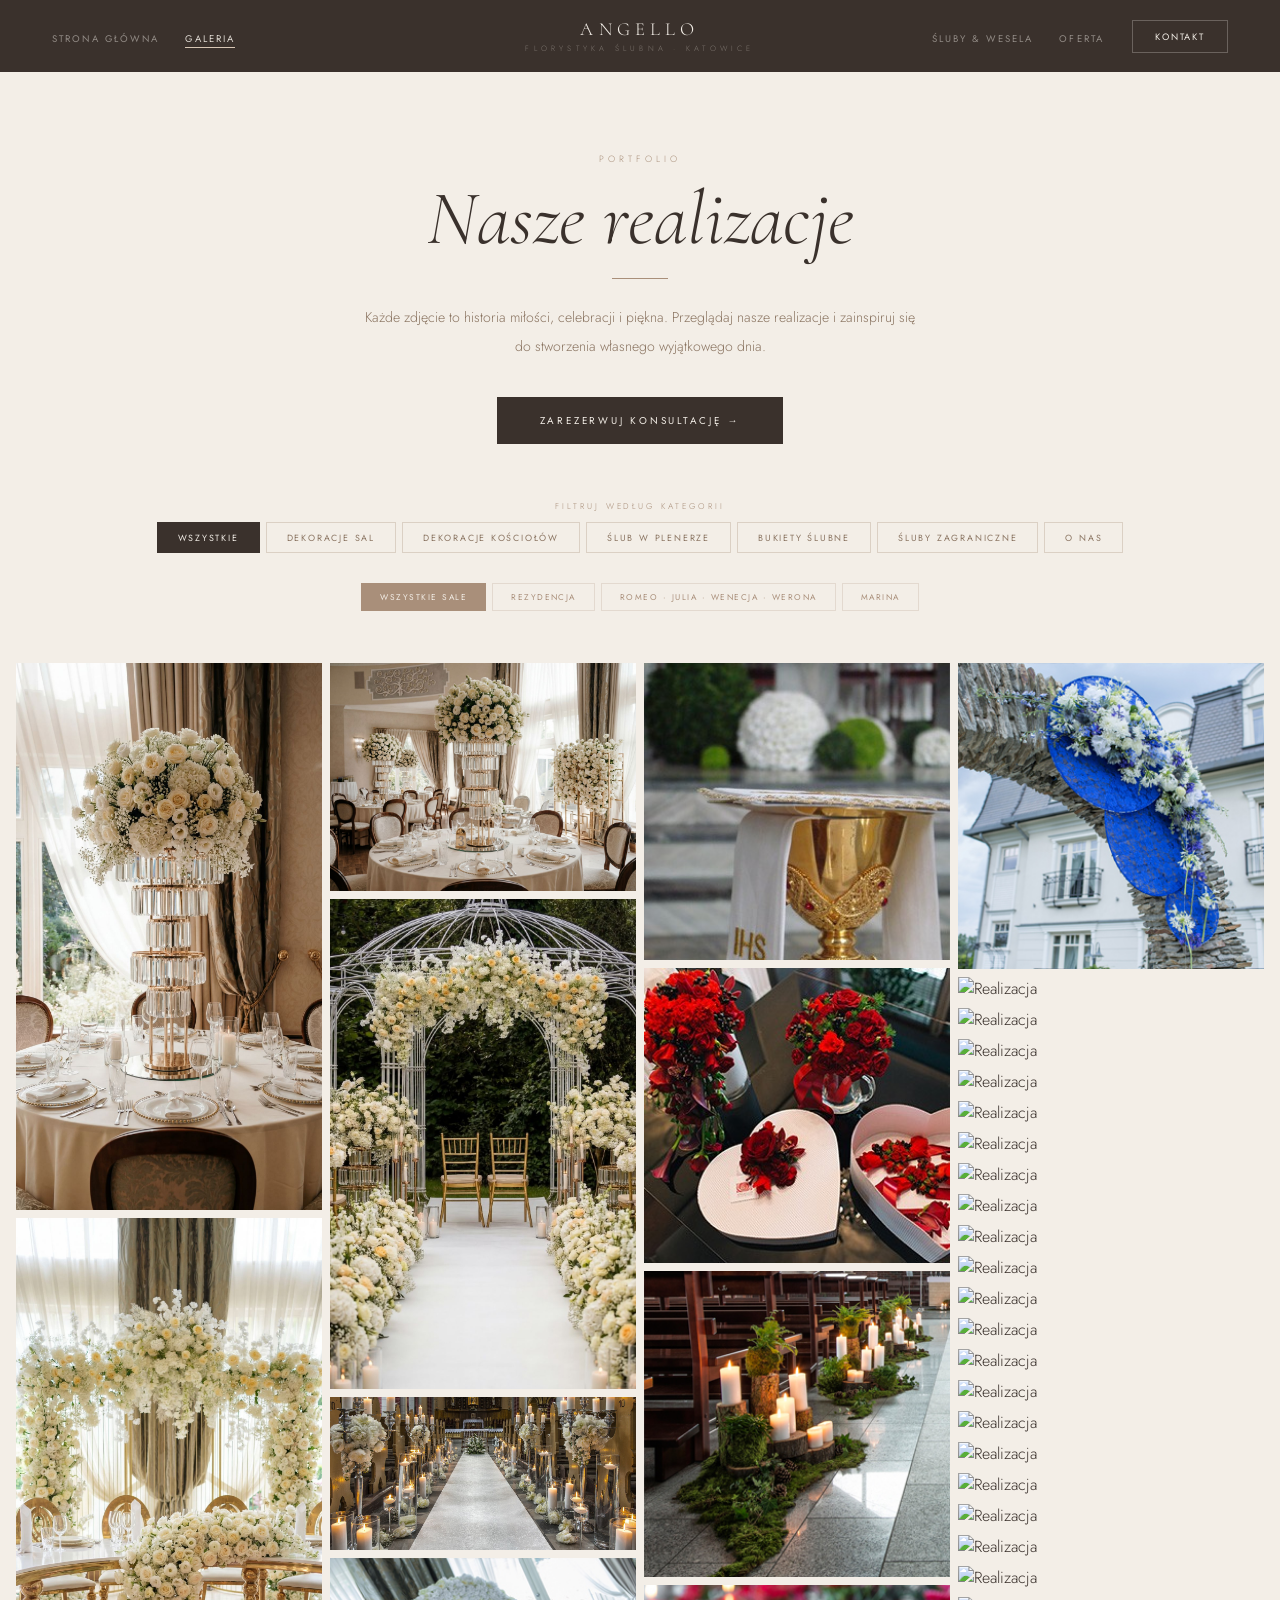
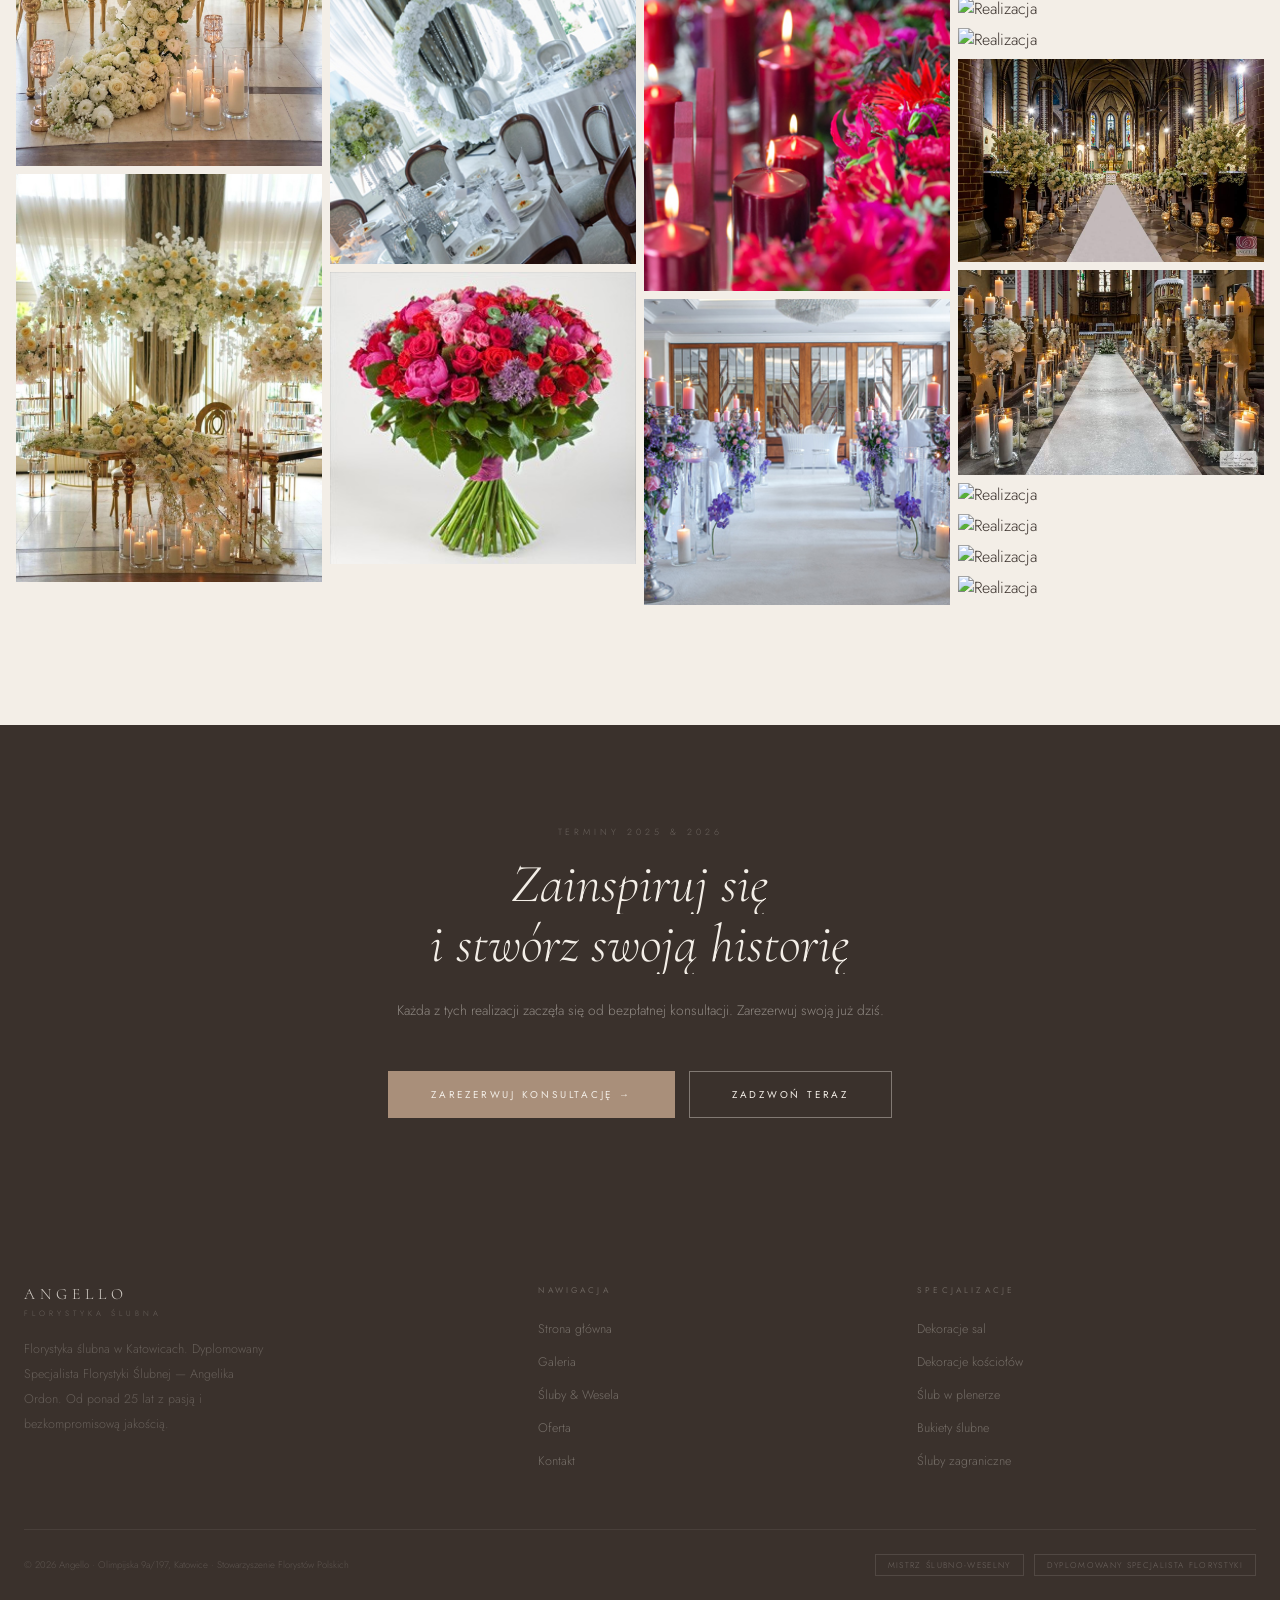
==== commit dd243dd4: "Update galeria.html" ====
--- a/galeria.html
+++ b/galeria.html
@@ -3,7 +3,7 @@
 <head>
 <meta charset="UTF-8">
 <meta name="viewport" content="width=device-width, initial-scale=1.0">
-<title>Galeria — Angello Biuro-Showroom Dekoracji</title>
+<title>Galeria — Angello Florystyka Ślubna</title>
 <link rel="preconnect" href="https://fonts.googleapis.com">
 <link rel="preconnect" href="https://fonts.gstatic.com" crossorigin>
 <link href="https://fonts.googleapis.com/css2?family=Cormorant:ital,wght@0,300;0,400;0,600;1,300;1,400;1,600&family=Jost:ital,wght@0,300;0,400;0,500;1,300&family=Libre+Baskerville:ital,wght@0,400;0,700;1,400&display=swap" rel="stylesheet">
@@ -66,7 +66,7 @@
         <li><a href="galeria.html" class="active">Galeria</a></li>
       </ul>
     </div>
-    <a href="index.html" class="nav-logo">Angello<span>Biuro-Showroom · Katowice</span></a>
+    <a href="index.html" class="nav-logo">Angello<span>Florystyka Ślubna · Katowice</span></a>
     <div class="nav-right">
       <ul class="nav-links">
         <li><a href="wesela.html">Śluby & Wesela</a></li>
@@ -120,48 +120,48 @@
 
 <div class="masonry-wrap">
   <div class="masonry" id="masonryGrid">
-    <div class="masonry-item" data-cat="dekoracje-sal" data-venue="rezydencja" data-src="zdj1.JPG"><img src="zdj1.JPG" alt="Realizacja" loading="lazy"><div class="masonry-item-overlay"><div class="masonry-item-info"><span class="masonry-item-label">Dekoracje sal</span><span class="masonry-item-venue">Rezydencja</span></div></div><div class="masonry-item-zoom"><svg viewBox="0 0 24 24"><circle cx="11" cy="11" r="7"/><line x1="16.5" y1="16.5" x2="22" y2="22"/><line x1="8" y1="11" x2="14" y2="11"/><line x1="11" y1="8" x2="11" y2="14"/></svg></div></div>
-    <div class="masonry-item" data-cat="dekoracje-sal" data-venue="marina" data-src="zdj2.JPG"><img src="zdj2.JPG" alt="Realizacja" loading="lazy"><div class="masonry-item-overlay"><div class="masonry-item-info"><span class="masonry-item-label">Dekoracje sal</span><span class="masonry-item-venue">Marina</span></div></div><div class="masonry-item-zoom"><svg viewBox="0 0 24 24"><circle cx="11" cy="11" r="7"/><line x1="16.5" y1="16.5" x2="22" y2="22"/><line x1="8" y1="11" x2="14" y2="11"/><line x1="11" y1="8" x2="11" y2="14"/></svg></div></div>
-    <div class="masonry-item" data-cat="slub-plener" data-venue="" data-src="zdj3.JPG"><img src="zdj3.JPG" alt="Realizacja" loading="lazy"><div class="masonry-item-overlay"><div class="masonry-item-info"><span class="masonry-item-label">Ślub w plenerze</span></div></div><div class="masonry-item-zoom"><svg viewBox="0 0 24 24"><circle cx="11" cy="11" r="7"/><line x1="16.5" y1="16.5" x2="22" y2="22"/><line x1="8" y1="11" x2="14" y2="11"/><line x1="11" y1="8" x2="11" y2="14"/></svg></div></div>
-    <div class="masonry-item" data-cat="bukiety" data-venue="" data-src="zdj4.JPG"><img src="zdj4.JPG" alt="Realizacja" loading="lazy"><div class="masonry-item-overlay"><div class="masonry-item-info"><span class="masonry-item-label">Bukiety ślubne</span></div></div><div class="masonry-item-zoom"><svg viewBox="0 0 24 24"><circle cx="11" cy="11" r="7"/><line x1="16.5" y1="16.5" x2="22" y2="22"/><line x1="8" y1="11" x2="14" y2="11"/><line x1="11" y1="8" x2="11" y2="14"/></svg></div></div>
-    <div class="masonry-item" data-cat="dekoracje-sal" data-venue="rezydencja" data-src="zdj5.JPG"><img src="zdj5.JPG" alt="Realizacja" loading="lazy"><div class="masonry-item-overlay"><div class="masonry-item-info"><span class="masonry-item-label">Dekoracje sal</span><span class="masonry-item-venue">Rezydencja</span></div></div><div class="masonry-item-zoom"><svg viewBox="0 0 24 24"><circle cx="11" cy="11" r="7"/><line x1="16.5" y1="16.5" x2="22" y2="22"/><line x1="8" y1="11" x2="14" y2="11"/><line x1="11" y1="8" x2="11" y2="14"/></svg></div></div>
-    <div class="masonry-item" data-cat="bukiety" data-venue="" data-src="zdj6.jpg"><img src="zdj6.jpg" alt="Realizacja" loading="lazy"><div class="masonry-item-overlay"><div class="masonry-item-info"><span class="masonry-item-label">Bukiety ślubne</span></div></div><div class="masonry-item-zoom"><svg viewBox="0 0 24 24"><circle cx="11" cy="11" r="7"/><line x1="16.5" y1="16.5" x2="22" y2="22"/><line x1="8" y1="11" x2="14" y2="11"/><line x1="11" y1="8" x2="11" y2="14"/></svg></div></div>
-    <div class="masonry-item" data-cat="dekoracje-sal" data-venue="romeo-julia" data-src="zdj7.jpg"><img src="zdj7.jpg" alt="Realizacja" loading="lazy"><div class="masonry-item-overlay"><div class="masonry-item-info"><span class="masonry-item-label">Dekoracje sal</span><span class="masonry-item-venue">Romeo & Julia</span></div></div><div class="masonry-item-zoom"><svg viewBox="0 0 24 24"><circle cx="11" cy="11" r="7"/><line x1="16.5" y1="16.5" x2="22" y2="22"/><line x1="8" y1="11" x2="14" y2="11"/><line x1="11" y1="8" x2="11" y2="14"/></svg></div></div>
-    <div class="masonry-item" data-cat="bukiety" data-venue="" data-src="zdj8.jpg"><img src="zdj8.jpg" alt="Realizacja" loading="lazy"><div class="masonry-item-overlay"><div class="masonry-item-info"><span class="masonry-item-label">Bukiety ślubne</span></div></div><div class="masonry-item-zoom"><svg viewBox="0 0 24 24"><circle cx="11" cy="11" r="7"/><line x1="16.5" y1="16.5" x2="22" y2="22"/><line x1="8" y1="11" x2="14" y2="11"/><line x1="11" y1="8" x2="11" y2="14"/></svg></div></div>
-    <div class="masonry-item" data-cat="dekoracje-kosciolow" data-venue="" data-src="zdj9.jpg"><img src="zdj9.jpg" alt="Realizacja" loading="lazy"><div class="masonry-item-overlay"><div class="masonry-item-info"><span class="masonry-item-label">Dekoracje kościołów</span></div></div><div class="masonry-item-zoom"><svg viewBox="0 0 24 24"><circle cx="11" cy="11" r="7"/><line x1="16.5" y1="16.5" x2="22" y2="22"/><line x1="8" y1="11" x2="14" y2="11"/><line x1="11" y1="8" x2="11" y2="14"/></svg></div></div>
-    <div class="masonry-item" data-cat="dekoracje-sal" data-venue="romeo-julia" data-src="zdj10.jpg"><img src="zdj10.jpg" alt="Realizacja" loading="lazy"><div class="masonry-item-overlay"><div class="masonry-item-info"><span class="masonry-item-label">Dekoracje sal</span><span class="masonry-item-venue">Romeo & Julia</span></div></div><div class="masonry-item-zoom"><svg viewBox="0 0 24 24"><circle cx="11" cy="11" r="7"/><line x1="16.5" y1="16.5" x2="22" y2="22"/><line x1="8" y1="11" x2="14" y2="11"/><line x1="11" y1="8" x2="11" y2="14"/></svg></div></div>
-    <div class="masonry-item" data-cat="slub-plener" data-venue="" data-src="zdj11.jpg"><img src="zdj11.jpg" alt="Realizacja" loading="lazy"><div class="masonry-item-overlay"><div class="masonry-item-info"><span class="masonry-item-label">Ślub w plenerze</span></div></div><div class="masonry-item-zoom"><svg viewBox="0 0 24 24"><circle cx="11" cy="11" r="7"/><line x1="16.5" y1="16.5" x2="22" y2="22"/><line x1="8" y1="11" x2="14" y2="11"/><line x1="11" y1="8" x2="11" y2="14"/></svg></div></div>
-    <div class="masonry-item" data-cat="dekoracje-sal" data-venue="rezydencja" data-src="zdj12.jpg"><img src="zdj12.jpg" alt="Realizacja" loading="lazy"><div class="masonry-item-overlay"><div class="masonry-item-info"><span class="masonry-item-label">Dekoracje sal</span><span class="masonry-item-venue">Rezydencja</span></div></div><div class="masonry-item-zoom"><svg viewBox="0 0 24 24"><circle cx="11" cy="11" r="7"/><line x1="16.5" y1="16.5" x2="22" y2="22"/><line x1="8" y1="11" x2="14" y2="11"/><line x1="11" y1="8" x2="11" y2="14"/></svg></div></div>
-    <div class="masonry-item" data-cat="dekoracje-sal" data-venue="marina" data-src="zdj13.jpg"><img src="zdj13.jpg" alt="Realizacja" loading="lazy"><div class="masonry-item-overlay"><div class="masonry-item-info"><span class="masonry-item-label">Dekoracje sal</span><span class="masonry-item-venue">Marina</span></div></div><div class="masonry-item-zoom"><svg viewBox="0 0 24 24"><circle cx="11" cy="11" r="7"/><line x1="16.5" y1="16.5" x2="22" y2="22"/><line x1="8" y1="11" x2="14" y2="11"/><line x1="11" y1="8" x2="11" y2="14"/></svg></div></div>
-    <div class="masonry-item" data-cat="sluby-zagraniczne" data-venue="" data-src="zdj14.jpg"><img src="zdj14.jpg" alt="Realizacja" loading="lazy"><div class="masonry-item-overlay"><div class="masonry-item-info"><span class="masonry-item-label">Śluby zagraniczne</span></div></div><div class="masonry-item-zoom"><svg viewBox="0 0 24 24"><circle cx="11" cy="11" r="7"/><line x1="16.5" y1="16.5" x2="22" y2="22"/><line x1="8" y1="11" x2="14" y2="11"/><line x1="11" y1="8" x2="11" y2="14"/></svg></div></div>
-    <div class="masonry-item" data-cat="bukiety" data-venue="" data-src="zdj15.jpeg"><img src="zdj15.jpeg" alt="Realizacja" loading="lazy"><div class="masonry-item-overlay"><div class="masonry-item-info"><span class="masonry-item-label">Bukiety ślubne</span></div></div><div class="masonry-item-zoom"><svg viewBox="0 0 24 24"><circle cx="11" cy="11" r="7"/><line x1="16.5" y1="16.5" x2="22" y2="22"/><line x1="8" y1="11" x2="14" y2="11"/><line x1="11" y1="8" x2="11" y2="14"/></svg></div></div>
-    <div class="masonry-item" data-cat="bukiety" data-venue="" data-src="zdj16.jpeg"><img src="zdj16.jpeg" alt="Realizacja" loading="lazy"><div class="masonry-item-overlay"><div class="masonry-item-info"><span class="masonry-item-label">Bukiety ślubne</span></div></div><div class="masonry-item-zoom"><svg viewBox="0 0 24 24"><circle cx="11" cy="11" r="7"/><line x1="16.5" y1="16.5" x2="22" y2="22"/><line x1="8" y1="11" x2="14" y2="11"/><line x1="11" y1="8" x2="11" y2="14"/></svg></div></div>
-    <div class="masonry-item" data-cat="dekoracje-sal" data-venue="rezydencja" data-src="zdj17.jpeg"><img src="zdj17.jpeg" alt="Realizacja" loading="lazy"><div class="masonry-item-overlay"><div class="masonry-item-info"><span class="masonry-item-label">Dekoracje sal</span><span class="masonry-item-venue">Rezydencja</span></div></div><div class="masonry-item-zoom"><svg viewBox="0 0 24 24"><circle cx="11" cy="11" r="7"/><line x1="16.5" y1="16.5" x2="22" y2="22"/><line x1="8" y1="11" x2="14" y2="11"/><line x1="11" y1="8" x2="11" y2="14"/></svg></div></div>
-    <div class="masonry-item" data-cat="dekoracje-sal" data-venue="romeo-julia" data-src="zdj18.jpeg"><img src="zdj18.jpeg" alt="Realizacja" loading="lazy"><div class="masonry-item-overlay"><div class="masonry-item-info"><span class="masonry-item-label">Dekoracje sal</span><span class="masonry-item-venue">Romeo & Julia</span></div></div><div class="masonry-item-zoom"><svg viewBox="0 0 24 24"><circle cx="11" cy="11" r="7"/><line x1="16.5" y1="16.5" x2="22" y2="22"/><line x1="8" y1="11" x2="14" y2="11"/><line x1="11" y1="8" x2="11" y2="14"/></svg></div></div>
-    <div class="masonry-item" data-cat="bukiety" data-venue="" data-src="zdj19.jpeg"><img src="zdj19.jpeg" alt="Realizacja" loading="lazy"><div class="masonry-item-overlay"><div class="masonry-item-info"><span class="masonry-item-label">Bukiety ślubne</span></div></div><div class="masonry-item-zoom"><svg viewBox="0 0 24 24"><circle cx="11" cy="11" r="7"/><line x1="16.5" y1="16.5" x2="22" y2="22"/><line x1="8" y1="11" x2="14" y2="11"/><line x1="11" y1="8" x2="11" y2="14"/></svg></div></div>
-    <div class="masonry-item" data-cat="dekoracje-kosciolow" data-venue="" data-src="zdj20.jpeg"><img src="zdj20.jpeg" alt="Realizacja" loading="lazy"><div class="masonry-item-overlay"><div class="masonry-item-info"><span class="masonry-item-label">Dekoracje kościołów</span></div></div><div class="masonry-item-zoom"><svg viewBox="0 0 24 24"><circle cx="11" cy="11" r="7"/><line x1="16.5" y1="16.5" x2="22" y2="22"/><line x1="8" y1="11" x2="14" y2="11"/><line x1="11" y1="8" x2="11" y2="14"/></svg></div></div>
-    <div class="masonry-item" data-cat="dekoracje-sal" data-venue="marina" data-src="zdj21.jpeg"><img src="zdj21.jpeg" alt="Realizacja" loading="lazy"><div class="masonry-item-overlay"><div class="masonry-item-info"><span class="masonry-item-label">Dekoracje sal</span><span class="masonry-item-venue">Marina</span></div></div><div class="masonry-item-zoom"><svg viewBox="0 0 24 24"><circle cx="11" cy="11" r="7"/><line x1="16.5" y1="16.5" x2="22" y2="22"/><line x1="8" y1="11" x2="14" y2="11"/><line x1="11" y1="8" x2="11" y2="14"/></svg></div></div>
-    <div class="masonry-item" data-cat="bukiety" data-venue="" data-src="zdj22.jpeg"><img src="zdj22.jpeg" alt="Realizacja" loading="lazy"><div class="masonry-item-overlay"><div class="masonry-item-info"><span class="masonry-item-label">Bukiety ślubne</span></div></div><div class="masonry-item-zoom"><svg viewBox="0 0 24 24"><circle cx="11" cy="11" r="7"/><line x1="16.5" y1="16.5" x2="22" y2="22"/><line x1="8" y1="11" x2="14" y2="11"/><line x1="11" y1="8" x2="11" y2="14"/></svg></div></div>
-    <div class="masonry-item" data-cat="dekoracje-sal" data-venue="romeo-julia" data-src="zdj23.jpeg"><img src="zdj23.jpeg" alt="Realizacja" loading="lazy"><div class="masonry-item-overlay"><div class="masonry-item-info"><span class="masonry-item-label">Dekoracje sal</span><span class="masonry-item-venue">Wenecja</span></div></div><div class="masonry-item-zoom"><svg viewBox="0 0 24 24"><circle cx="11" cy="11" r="7"/><line x1="16.5" y1="16.5" x2="22" y2="22"/><line x1="8" y1="11" x2="14" y2="11"/><line x1="11" y1="8" x2="11" y2="14"/></svg></div></div>
-    <div class="masonry-item" data-cat="slub-plener" data-venue="" data-src="zdj24.jpeg"><img src="zdj24.jpeg" alt="Realizacja" loading="lazy"><div class="masonry-item-overlay"><div class="masonry-item-info"><span class="masonry-item-label">Ślub w plenerze</span></div></div><div class="masonry-item-zoom"><svg viewBox="0 0 24 24"><circle cx="11" cy="11" r="7"/><line x1="16.5" y1="16.5" x2="22" y2="22"/><line x1="8" y1="11" x2="14" y2="11"/><line x1="11" y1="8" x2="11" y2="14"/></svg></div></div>
-    <div class="masonry-item" data-cat="bukiety" data-venue="" data-src="zdj25.jpeg"><img src="zdj25.jpeg" alt="Realizacja" loading="lazy"><div class="masonry-item-overlay"><div class="masonry-item-info"><span class="masonry-item-label">Bukiety ślubne</span></div></div><div class="masonry-item-zoom"><svg viewBox="0 0 24 24"><circle cx="11" cy="11" r="7"/><line x1="16.5" y1="16.5" x2="22" y2="22"/><line x1="8" y1="11" x2="14" y2="11"/><line x1="11" y1="8" x2="11" y2="14"/></svg></div></div>
-    <div class="masonry-item" data-cat="dekoracje-sal" data-venue="rezydencja" data-src="zdj26.jpeg"><img src="zdj26.jpeg" alt="Realizacja" loading="lazy"><div class="masonry-item-overlay"><div class="masonry-item-info"><span class="masonry-item-label">Dekoracje sal</span><span class="masonry-item-venue">Rezydencja</span></div></div><div class="masonry-item-zoom"><svg viewBox="0 0 24 24"><circle cx="11" cy="11" r="7"/><line x1="16.5" y1="16.5" x2="22" y2="22"/><line x1="8" y1="11" x2="14" y2="11"/><line x1="11" y1="8" x2="11" y2="14"/></svg></div></div>
-    <div class="masonry-item" data-cat="dekoracje-sal" data-venue="marina" data-src="zdj27.jpeg"><img src="zdj27.jpeg" alt="Realizacja" loading="lazy"><div class="masonry-item-overlay"><div class="masonry-item-info"><span class="masonry-item-label">Dekoracje sal</span><span class="masonry-item-venue">Marina</span></div></div><div class="masonry-item-zoom"><svg viewBox="0 0 24 24"><circle cx="11" cy="11" r="7"/><line x1="16.5" y1="16.5" x2="22" y2="22"/><line x1="8" y1="11" x2="14" y2="11"/><line x1="11" y1="8" x2="11" y2="14"/></svg></div></div>
-    <div class="masonry-item" data-cat="bukiety" data-venue="" data-src="zdj28.jpeg"><img src="zdj28.jpeg" alt="Realizacja" loading="lazy"><div class="masonry-item-overlay"><div class="masonry-item-info"><span class="masonry-item-label">Bukiety ślubne</span></div></div><div class="masonry-item-zoom"><svg viewBox="0 0 24 24"><circle cx="11" cy="11" r="7"/><line x1="16.5" y1="16.5" x2="22" y2="22"/><line x1="8" y1="11" x2="14" y2="11"/><line x1="11" y1="8" x2="11" y2="14"/></svg></div></div>
-    <div class="masonry-item" data-cat="dekoracje-sal" data-venue="romeo-julia" data-src="zdj29.jpeg"><img src="zdj29.jpeg" alt="Realizacja" loading="lazy"><div class="masonry-item-overlay"><div class="masonry-item-info"><span class="masonry-item-label">Dekoracje sal</span><span class="masonry-item-venue">Werona</span></div></div><div class="masonry-item-zoom"><svg viewBox="0 0 24 24"><circle cx="11" cy="11" r="7"/><line x1="16.5" y1="16.5" x2="22" y2="22"/><line x1="8" y1="11" x2="14" y2="11"/><line x1="11" y1="8" x2="11" y2="14"/></svg></div></div>
-    <div class="masonry-item" data-cat="slub-plener" data-venue="" data-src="zdj30.jpeg"><img src="zdj30.jpeg" alt="Realizacja" loading="lazy"><div class="masonry-item-overlay"><div class="masonry-item-info"><span class="masonry-item-label">Ślub w plenerze</span></div></div><div class="masonry-item-zoom"><svg viewBox="0 0 24 24"><circle cx="11" cy="11" r="7"/><line x1="16.5" y1="16.5" x2="22" y2="22"/><line x1="8" y1="11" x2="14" y2="11"/><line x1="11" y1="8" x2="11" y2="14"/></svg></div></div>
-    <div class="masonry-item" data-cat="dekoracje-kosciolow" data-venue="" data-src="zdj31.jpeg"><img src="zdj31.jpeg" alt="Realizacja" loading="lazy"><div class="masonry-item-overlay"><div class="masonry-item-info"><span class="masonry-item-label">Dekoracje kościołów</span></div></div><div class="masonry-item-zoom"><svg viewBox="0 0 24 24"><circle cx="11" cy="11" r="7"/><line x1="16.5" y1="16.5" x2="22" y2="22"/><line x1="8" y1="11" x2="14" y2="11"/><line x1="11" y1="8" x2="11" y2="14"/></svg></div></div>
-    <div class="masonry-item" data-cat="bukiety" data-venue="" data-src="zdj32.jpeg"><img src="zdj32.jpeg" alt="Realizacja" loading="lazy"><div class="masonry-item-overlay"><div class="masonry-item-info"><span class="masonry-item-label">Bukiety ślubne</span></div></div><div class="masonry-item-zoom"><svg viewBox="0 0 24 24"><circle cx="11" cy="11" r="7"/><line x1="16.5" y1="16.5" x2="22" y2="22"/><line x1="8" y1="11" x2="14" y2="11"/><line x1="11" y1="8" x2="11" y2="14"/></svg></div></div>
-    <div class="masonry-item" data-cat="dekoracje-sal" data-venue="marina" data-src="zdj33.jpeg"><img src="zdj33.jpeg" alt="Realizacja" loading="lazy"><div class="masonry-item-overlay"><div class="masonry-item-info"><span class="masonry-item-label">Dekoracje sal</span><span class="masonry-item-venue">Marina</span></div></div><div class="masonry-item-zoom"><svg viewBox="0 0 24 24"><circle cx="11" cy="11" r="7"/><line x1="16.5" y1="16.5" x2="22" y2="22"/><line x1="8" y1="11" x2="14" y2="11"/><line x1="11" y1="8" x2="11" y2="14"/></svg></div></div>
-    <div class="masonry-item" data-cat="dekoracje-kosciolow" data-venue="" data-src="zdj34.jpeg"><img src="zdj34.jpeg" alt="Realizacja" loading="lazy"><div class="masonry-item-overlay"><div class="masonry-item-info"><span class="masonry-item-label">Dekoracje kościołów</span></div></div><div class="masonry-item-zoom"><svg viewBox="0 0 24 24"><circle cx="11" cy="11" r="7"/><line x1="16.5" y1="16.5" x2="22" y2="22"/><line x1="8" y1="11" x2="14" y2="11"/><line x1="11" y1="8" x2="11" y2="14"/></svg></div></div>
-    <div class="masonry-item" data-cat="dekoracje-sal" data-venue="rezydencja" data-src="zdj35.jpeg"><img src="zdj35.jpeg" alt="Realizacja" loading="lazy"><div class="masonry-item-overlay"><div class="masonry-item-info"><span class="masonry-item-label">Dekoracje sal</span><span class="masonry-item-venue">Rezydencja</span></div></div><div class="masonry-item-zoom"><svg viewBox="0 0 24 24"><circle cx="11" cy="11" r="7"/><line x1="16.5" y1="16.5" x2="22" y2="22"/><line x1="8" y1="11" x2="14" y2="11"/><line x1="11" y1="8" x2="11" y2="14"/></svg></div></div>
-    <div class="masonry-item" data-cat="bukiety" data-venue="" data-src="zdj36.jpeg"><img src="zdj36.jpeg" alt="Realizacja" loading="lazy"><div class="masonry-item-overlay"><div class="masonry-item-info"><span class="masonry-item-label">Bukiety ślubne</span></div></div><div class="masonry-item-zoom"><svg viewBox="0 0 24 24"><circle cx="11" cy="11" r="7"/><line x1="16.5" y1="16.5" x2="22" y2="22"/><line x1="8" y1="11" x2="14" y2="11"/><line x1="11" y1="8" x2="11" y2="14"/></svg></div></div>
-    <div class="masonry-item" data-cat="sluby-zagraniczne" data-venue="" data-src="zdj37.jpg"><img src="zdj37.jpg" alt="Realizacja" loading="lazy"><div class="masonry-item-overlay"><div class="masonry-item-info"><span class="masonry-item-label">Śluby zagraniczne</span></div></div><div class="masonry-item-zoom"><svg viewBox="0 0 24 24"><circle cx="11" cy="11" r="7"/><line x1="16.5" y1="16.5" x2="22" y2="22"/><line x1="8" y1="11" x2="14" y2="11"/><line x1="11" y1="8" x2="11" y2="14"/></svg></div></div>
-    <div class="masonry-item" data-cat="dekoracje-sal" data-venue="romeo-julia" data-src="zdj38.jpg"><img src="zdj38.jpg" alt="Realizacja" loading="lazy"><div class="masonry-item-overlay"><div class="masonry-item-info"><span class="masonry-item-label">Dekoracje sal</span><span class="masonry-item-venue">Romeo & Julia</span></div></div><div class="masonry-item-zoom"><svg viewBox="0 0 24 24"><circle cx="11" cy="11" r="7"/><line x1="16.5" y1="16.5" x2="22" y2="22"/><line x1="8" y1="11" x2="14" y2="11"/><line x1="11" y1="8" x2="11" y2="14"/></svg></div></div>
-    <div class="masonry-item" data-cat="bukiety" data-venue="" data-src="zdj39.jpeg"><img src="zdj39.jpeg" alt="Realizacja" loading="lazy"><div class="masonry-item-overlay"><div class="masonry-item-info"><span class="masonry-item-label">Bukiety ślubne</span></div></div><div class="masonry-item-zoom"><svg viewBox="0 0 24 24"><circle cx="11" cy="11" r="7"/><line x1="16.5" y1="16.5" x2="22" y2="22"/><line x1="8" y1="11" x2="14" y2="11"/><line x1="11" y1="8" x2="11" y2="14"/></svg></div></div>
-    <div class="masonry-item" data-cat="sluby-zagraniczne" data-venue="" data-src="zdj40.jpeg"><img src="zdj40.jpeg" alt="Realizacja" loading="lazy"><div class="masonry-item-overlay"><div class="masonry-item-info"><span class="masonry-item-label">Śluby zagraniczne</span></div></div><div class="masonry-item-zoom"><svg viewBox="0 0 24 24"><circle cx="11" cy="11" r="7"/><line x1="16.5" y1="16.5" x2="22" y2="22"/><line x1="8" y1="11" x2="14" y2="11"/><line x1="11" y1="8" x2="11" y2="14"/></svg></div></div>
-    <div class="masonry-item" data-cat="slub-plener" data-venue="" data-src="zdj41.jpeg"><img src="zdj41.jpeg" alt="Realizacja" loading="lazy"><div class="masonry-item-overlay"><div class="masonry-item-info"><span class="masonry-item-label">Ślub w plenerze</span></div></div><div class="masonry-item-zoom"><svg viewBox="0 0 24 24"><circle cx="11" cy="11" r="7"/><line x1="16.5" y1="16.5" x2="22" y2="22"/><line x1="8" y1="11" x2="14" y2="11"/><line x1="11" y1="8" x2="11" y2="14"/></svg></div></div>
-    <div class="masonry-item" data-cat="dekoracje-sal" data-venue="marina" data-src="zdj42.jpeg"><img src="zdj42.jpeg" alt="Realizacja" loading="lazy"><div class="masonry-item-overlay"><div class="masonry-item-info"><span class="masonry-item-label">Dekoracje sal</span><span class="masonry-item-venue">Marina</span></div></div><div class="masonry-item-zoom"><svg viewBox="0 0 24 24"><circle cx="11" cy="11" r="7"/><line x1="16.5" y1="16.5" x2="22" y2="22"/><line x1="8" y1="11" x2="14" y2="11"/><line x1="11" y1="8" x2="11" y2="14"/></svg></div></div>
+    <div class="masonry-item" data-cat="dekoracje-sal" data-venue="rezydencja" data-src="zdj1.JPG"><img src="zdj1.JPG" alt="Realizacja"><div class="masonry-item-overlay"><div class="masonry-item-info"><span class="masonry-item-label">Dekoracje sal</span><span class="masonry-item-venue">Rezydencja</span></div></div><div class="masonry-item-zoom"><svg viewBox="0 0 24 24"><circle cx="11" cy="11" r="7"/><line x1="16.5" y1="16.5" x2="22" y2="22"/><line x1="8" y1="11" x2="14" y2="11"/><line x1="11" y1="8" x2="11" y2="14"/></svg></div></div>
+    <div class="masonry-item" data-cat="dekoracje-sal" data-venue="marina" data-src="zdj2.JPG"><img src="zdj2.JPG" alt="Realizacja"><div class="masonry-item-overlay"><div class="masonry-item-info"><span class="masonry-item-label">Dekoracje sal</span><span class="masonry-item-venue">Marina</span></div></div><div class="masonry-item-zoom"><svg viewBox="0 0 24 24"><circle cx="11" cy="11" r="7"/><line x1="16.5" y1="16.5" x2="22" y2="22"/><line x1="8" y1="11" x2="14" y2="11"/><line x1="11" y1="8" x2="11" y2="14"/></svg></div></div>
+    <div class="masonry-item" data-cat="slub-plener" data-venue="" data-src="zdj3.JPG"><img src="zdj3.JPG" alt="Realizacja"><div class="masonry-item-overlay"><div class="masonry-item-info"><span class="masonry-item-label">Ślub w plenerze</span></div></div><div class="masonry-item-zoom"><svg viewBox="0 0 24 24"><circle cx="11" cy="11" r="7"/><line x1="16.5" y1="16.5" x2="22" y2="22"/><line x1="8" y1="11" x2="14" y2="11"/><line x1="11" y1="8" x2="11" y2="14"/></svg></div></div>
+    <div class="masonry-item" data-cat="bukiety" data-venue="" data-src="zdj4.JPG"><img src="zdj4.JPG" alt="Realizacja"><div class="masonry-item-overlay"><div class="masonry-item-info"><span class="masonry-item-label">Bukiety ślubne</span></div></div><div class="masonry-item-zoom"><svg viewBox="0 0 24 24"><circle cx="11" cy="11" r="7"/><line x1="16.5" y1="16.5" x2="22" y2="22"/><line x1="8" y1="11" x2="14" y2="11"/><line x1="11" y1="8" x2="11" y2="14"/></svg></div></div>
+    <div class="masonry-item" data-cat="dekoracje-sal" data-venue="rezydencja" data-src="zdj5.JPG"><img src="zdj5.JPG" alt="Realizacja"><div class="masonry-item-overlay"><div class="masonry-item-info"><span class="masonry-item-label">Dekoracje sal</span><span class="masonry-item-venue">Rezydencja</span></div></div><div class="masonry-item-zoom"><svg viewBox="0 0 24 24"><circle cx="11" cy="11" r="7"/><line x1="16.5" y1="16.5" x2="22" y2="22"/><line x1="8" y1="11" x2="14" y2="11"/><line x1="11" y1="8" x2="11" y2="14"/></svg></div></div>
+    <div class="masonry-item" data-cat="bukiety" data-venue="" data-src="zdj6.jpg"><img src="zdj6.jpg" alt="Realizacja"><div class="masonry-item-overlay"><div class="masonry-item-info"><span class="masonry-item-label">Bukiety ślubne</span></div></div><div class="masonry-item-zoom"><svg viewBox="0 0 24 24"><circle cx="11" cy="11" r="7"/><line x1="16.5" y1="16.5" x2="22" y2="22"/><line x1="8" y1="11" x2="14" y2="11"/><line x1="11" y1="8" x2="11" y2="14"/></svg></div></div>
+    <div class="masonry-item" data-cat="dekoracje-sal" data-venue="romeo-julia" data-src="zdj7.jpg"><img src="zdj7.jpg" alt="Realizacja"><div class="masonry-item-overlay"><div class="masonry-item-info"><span class="masonry-item-label">Dekoracje sal</span><span class="masonry-item-venue">Romeo & Julia</span></div></div><div class="masonry-item-zoom"><svg viewBox="0 0 24 24"><circle cx="11" cy="11" r="7"/><line x1="16.5" y1="16.5" x2="22" y2="22"/><line x1="8" y1="11" x2="14" y2="11"/><line x1="11" y1="8" x2="11" y2="14"/></svg></div></div>
+    <div class="masonry-item" data-cat="bukiety" data-venue="" data-src="zdj8.jpg"><img src="zdj8.jpg" alt="Realizacja"><div class="masonry-item-overlay"><div class="masonry-item-info"><span class="masonry-item-label">Bukiety ślubne</span></div></div><div class="masonry-item-zoom"><svg viewBox="0 0 24 24"><circle cx="11" cy="11" r="7"/><line x1="16.5" y1="16.5" x2="22" y2="22"/><line x1="8" y1="11" x2="14" y2="11"/><line x1="11" y1="8" x2="11" y2="14"/></svg></div></div>
+    <div class="masonry-item" data-cat="dekoracje-kosciolow" data-venue="" data-src="zdj9.jpg"><img src="zdj9.jpg" alt="Realizacja"><div class="masonry-item-overlay"><div class="masonry-item-info"><span class="masonry-item-label">Dekoracje kościołów</span></div></div><div class="masonry-item-zoom"><svg viewBox="0 0 24 24"><circle cx="11" cy="11" r="7"/><line x1="16.5" y1="16.5" x2="22" y2="22"/><line x1="8" y1="11" x2="14" y2="11"/><line x1="11" y1="8" x2="11" y2="14"/></svg></div></div>
+    <div class="masonry-item" data-cat="dekoracje-sal" data-venue="romeo-julia" data-src="zdj10.jpg"><img src="zdj10.jpg" alt="Realizacja"><div class="masonry-item-overlay"><div class="masonry-item-info"><span class="masonry-item-label">Dekoracje sal</span><span class="masonry-item-venue">Romeo & Julia</span></div></div><div class="masonry-item-zoom"><svg viewBox="0 0 24 24"><circle cx="11" cy="11" r="7"/><line x1="16.5" y1="16.5" x2="22" y2="22"/><line x1="8" y1="11" x2="14" y2="11"/><line x1="11" y1="8" x2="11" y2="14"/></svg></div></div>
+    <div class="masonry-item" data-cat="slub-plener" data-venue="" data-src="zdj11.jpg"><img src="zdj11.jpg" alt="Realizacja"><div class="masonry-item-overlay"><div class="masonry-item-info"><span class="masonry-item-label">Ślub w plenerze</span></div></div><div class="masonry-item-zoom"><svg viewBox="0 0 24 24"><circle cx="11" cy="11" r="7"/><line x1="16.5" y1="16.5" x2="22" y2="22"/><line x1="8" y1="11" x2="14" y2="11"/><line x1="11" y1="8" x2="11" y2="14"/></svg></div></div>
+    <div class="masonry-item" data-cat="dekoracje-sal" data-venue="rezydencja" data-src="zdj12.jpg"><img src="zdj12.jpg" alt="Realizacja"><div class="masonry-item-overlay"><div class="masonry-item-info"><span class="masonry-item-label">Dekoracje sal</span><span class="masonry-item-venue">Rezydencja</span></div></div><div class="masonry-item-zoom"><svg viewBox="0 0 24 24"><circle cx="11" cy="11" r="7"/><line x1="16.5" y1="16.5" x2="22" y2="22"/><line x1="8" y1="11" x2="14" y2="11"/><line x1="11" y1="8" x2="11" y2="14"/></svg></div></div>
+    <div class="masonry-item" data-cat="dekoracje-sal" data-venue="marina" data-src="zdj13.jpg"><img src="zdj13.jpg" alt="Realizacja"><div class="masonry-item-overlay"><div class="masonry-item-info"><span class="masonry-item-label">Dekoracje sal</span><span class="masonry-item-venue">Marina</span></div></div><div class="masonry-item-zoom"><svg viewBox="0 0 24 24"><circle cx="11" cy="11" r="7"/><line x1="16.5" y1="16.5" x2="22" y2="22"/><line x1="8" y1="11" x2="14" y2="11"/><line x1="11" y1="8" x2="11" y2="14"/></svg></div></div>
+    <div class="masonry-item" data-cat="sluby-zagraniczne" data-venue="" data-src="zdj14.jpg"><img src="zdj14.jpg" alt="Realizacja"><div class="masonry-item-overlay"><div class="masonry-item-info"><span class="masonry-item-label">Śluby zagraniczne</span></div></div><div class="masonry-item-zoom"><svg viewBox="0 0 24 24"><circle cx="11" cy="11" r="7"/><line x1="16.5" y1="16.5" x2="22" y2="22"/><line x1="8" y1="11" x2="14" y2="11"/><line x1="11" y1="8" x2="11" y2="14"/></svg></div></div>
+    <div class="masonry-item" data-cat="bukiety" data-venue="" data-src="zdj15.jpeg"><img src="zdj15.jpeg" alt="Realizacja"><div class="masonry-item-overlay"><div class="masonry-item-info"><span class="masonry-item-label">Bukiety ślubne</span></div></div><div class="masonry-item-zoom"><svg viewBox="0 0 24 24"><circle cx="11" cy="11" r="7"/><line x1="16.5" y1="16.5" x2="22" y2="22"/><line x1="8" y1="11" x2="14" y2="11"/><line x1="11" y1="8" x2="11" y2="14"/></svg></div></div>
+    <div class="masonry-item" data-cat="bukiety" data-venue="" data-src="zdj16.jpeg"><img src="zdj16.jpeg" alt="Realizacja"><div class="masonry-item-overlay"><div class="masonry-item-info"><span class="masonry-item-label">Bukiety ślubne</span></div></div><div class="masonry-item-zoom"><svg viewBox="0 0 24 24"><circle cx="11" cy="11" r="7"/><line x1="16.5" y1="16.5" x2="22" y2="22"/><line x1="8" y1="11" x2="14" y2="11"/><line x1="11" y1="8" x2="11" y2="14"/></svg></div></div>
+    <div class="masonry-item" data-cat="dekoracje-sal" data-venue="rezydencja" data-src="zdj17.jpeg"><img src="zdj17.jpeg" alt="Realizacja"><div class="masonry-item-overlay"><div class="masonry-item-info"><span class="masonry-item-label">Dekoracje sal</span><span class="masonry-item-venue">Rezydencja</span></div></div><div class="masonry-item-zoom"><svg viewBox="0 0 24 24"><circle cx="11" cy="11" r="7"/><line x1="16.5" y1="16.5" x2="22" y2="22"/><line x1="8" y1="11" x2="14" y2="11"/><line x1="11" y1="8" x2="11" y2="14"/></svg></div></div>
+    <div class="masonry-item" data-cat="dekoracje-sal" data-venue="romeo-julia" data-src="zdj18.jpeg"><img src="zdj18.jpeg" alt="Realizacja"><div class="masonry-item-overlay"><div class="masonry-item-info"><span class="masonry-item-label">Dekoracje sal</span><span class="masonry-item-venue">Romeo & Julia</span></div></div><div class="masonry-item-zoom"><svg viewBox="0 0 24 24"><circle cx="11" cy="11" r="7"/><line x1="16.5" y1="16.5" x2="22" y2="22"/><line x1="8" y1="11" x2="14" y2="11"/><line x1="11" y1="8" x2="11" y2="14"/></svg></div></div>
+    <div class="masonry-item" data-cat="bukiety" data-venue="" data-src="zdj19.jpeg"><img src="zdj19.jpeg" alt="Realizacja"><div class="masonry-item-overlay"><div class="masonry-item-info"><span class="masonry-item-label">Bukiety ślubne</span></div></div><div class="masonry-item-zoom"><svg viewBox="0 0 24 24"><circle cx="11" cy="11" r="7"/><line x1="16.5" y1="16.5" x2="22" y2="22"/><line x1="8" y1="11" x2="14" y2="11"/><line x1="11" y1="8" x2="11" y2="14"/></svg></div></div>
+    <div class="masonry-item" data-cat="dekoracje-kosciolow" data-venue="" data-src="zdj20.jpeg"><img src="zdj20.jpeg" alt="Realizacja"><div class="masonry-item-overlay"><div class="masonry-item-info"><span class="masonry-item-label">Dekoracje kościołów</span></div></div><div class="masonry-item-zoom"><svg viewBox="0 0 24 24"><circle cx="11" cy="11" r="7"/><line x1="16.5" y1="16.5" x2="22" y2="22"/><line x1="8" y1="11" x2="14" y2="11"/><line x1="11" y1="8" x2="11" y2="14"/></svg></div></div>
+    <div class="masonry-item" data-cat="dekoracje-sal" data-venue="marina" data-src="zdj21.jpeg"><img src="zdj21.jpeg" alt="Realizacja"><div class="masonry-item-overlay"><div class="masonry-item-info"><span class="masonry-item-label">Dekoracje sal</span><span class="masonry-item-venue">Marina</span></div></div><div class="masonry-item-zoom"><svg viewBox="0 0 24 24"><circle cx="11" cy="11" r="7"/><line x1="16.5" y1="16.5" x2="22" y2="22"/><line x1="8" y1="11" x2="14" y2="11"/><line x1="11" y1="8" x2="11" y2="14"/></svg></div></div>
+    <div class="masonry-item" data-cat="bukiety" data-venue="" data-src="zdj22.jpeg"><img src="zdj22.jpeg" alt="Realizacja"><div class="masonry-item-overlay"><div class="masonry-item-info"><span class="masonry-item-label">Bukiety ślubne</span></div></div><div class="masonry-item-zoom"><svg viewBox="0 0 24 24"><circle cx="11" cy="11" r="7"/><line x1="16.5" y1="16.5" x2="22" y2="22"/><line x1="8" y1="11" x2="14" y2="11"/><line x1="11" y1="8" x2="11" y2="14"/></svg></div></div>
+    <div class="masonry-item" data-cat="dekoracje-sal" data-venue="romeo-julia" data-src="zdj23.jpeg"><img src="zdj23.jpeg" alt="Realizacja"><div class="masonry-item-overlay"><div class="masonry-item-info"><span class="masonry-item-label">Dekoracje sal</span><span class="masonry-item-venue">Wenecja</span></div></div><div class="masonry-item-zoom"><svg viewBox="0 0 24 24"><circle cx="11" cy="11" r="7"/><line x1="16.5" y1="16.5" x2="22" y2="22"/><line x1="8" y1="11" x2="14" y2="11"/><line x1="11" y1="8" x2="11" y2="14"/></svg></div></div>
+    <div class="masonry-item" data-cat="slub-plener" data-venue="" data-src="zdj24.jpeg"><img src="zdj24.jpeg" alt="Realizacja"><div class="masonry-item-overlay"><div class="masonry-item-info"><span class="masonry-item-label">Ślub w plenerze</span></div></div><div class="masonry-item-zoom"><svg viewBox="0 0 24 24"><circle cx="11" cy="11" r="7"/><line x1="16.5" y1="16.5" x2="22" y2="22"/><line x1="8" y1="11" x2="14" y2="11"/><line x1="11" y1="8" x2="11" y2="14"/></svg></div></div>
+    <div class="masonry-item" data-cat="bukiety" data-venue="" data-src="zdj25.jpeg"><img src="zdj25.jpeg" alt="Realizacja"><div class="masonry-item-overlay"><div class="masonry-item-info"><span class="masonry-item-label">Bukiety ślubne</span></div></div><div class="masonry-item-zoom"><svg viewBox="0 0 24 24"><circle cx="11" cy="11" r="7"/><line x1="16.5" y1="16.5" x2="22" y2="22"/><line x1="8" y1="11" x2="14" y2="11"/><line x1="11" y1="8" x2="11" y2="14"/></svg></div></div>
+    <div class="masonry-item" data-cat="dekoracje-sal" data-venue="rezydencja" data-src="zdj26.jpeg"><img src="zdj26.jpeg" alt="Realizacja"><div class="masonry-item-overlay"><div class="masonry-item-info"><span class="masonry-item-label">Dekoracje sal</span><span class="masonry-item-venue">Rezydencja</span></div></div><div class="masonry-item-zoom"><svg viewBox="0 0 24 24"><circle cx="11" cy="11" r="7"/><line x1="16.5" y1="16.5" x2="22" y2="22"/><line x1="8" y1="11" x2="14" y2="11"/><line x1="11" y1="8" x2="11" y2="14"/></svg></div></div>
+    <div class="masonry-item" data-cat="dekoracje-sal" data-venue="marina" data-src="zdj27.jpeg"><img src="zdj27.jpeg" alt="Realizacja"><div class="masonry-item-overlay"><div class="masonry-item-info"><span class="masonry-item-label">Dekoracje sal</span><span class="masonry-item-venue">Marina</span></div></div><div class="masonry-item-zoom"><svg viewBox="0 0 24 24"><circle cx="11" cy="11" r="7"/><line x1="16.5" y1="16.5" x2="22" y2="22"/><line x1="8" y1="11" x2="14" y2="11"/><line x1="11" y1="8" x2="11" y2="14"/></svg></div></div>
+    <div class="masonry-item" data-cat="bukiety" data-venue="" data-src="zdj28.jpeg"><img src="zdj28.jpeg" alt="Realizacja"><div class="masonry-item-overlay"><div class="masonry-item-info"><span class="masonry-item-label">Bukiety ślubne</span></div></div><div class="masonry-item-zoom"><svg viewBox="0 0 24 24"><circle cx="11" cy="11" r="7"/><line x1="16.5" y1="16.5" x2="22" y2="22"/><line x1="8" y1="11" x2="14" y2="11"/><line x1="11" y1="8" x2="11" y2="14"/></svg></div></div>
+    <div class="masonry-item" data-cat="dekoracje-sal" data-venue="romeo-julia" data-src="zdj29.jpeg"><img src="zdj29.jpeg" alt="Realizacja"><div class="masonry-item-overlay"><div class="masonry-item-info"><span class="masonry-item-label">Dekoracje sal</span><span class="masonry-item-venue">Werona</span></div></div><div class="masonry-item-zoom"><svg viewBox="0 0 24 24"><circle cx="11" cy="11" r="7"/><line x1="16.5" y1="16.5" x2="22" y2="22"/><line x1="8" y1="11" x2="14" y2="11"/><line x1="11" y1="8" x2="11" y2="14"/></svg></div></div>
+    <div class="masonry-item" data-cat="slub-plener" data-venue="" data-src="zdj30.jpeg"><img src="zdj30.jpeg" alt="Realizacja"><div class="masonry-item-overlay"><div class="masonry-item-info"><span class="masonry-item-label">Ślub w plenerze</span></div></div><div class="masonry-item-zoom"><svg viewBox="0 0 24 24"><circle cx="11" cy="11" r="7"/><line x1="16.5" y1="16.5" x2="22" y2="22"/><line x1="8" y1="11" x2="14" y2="11"/><line x1="11" y1="8" x2="11" y2="14"/></svg></div></div>
+    <div class="masonry-item" data-cat="dekoracje-kosciolow" data-venue="" data-src="zdj31.jpeg"><img src="zdj31.jpeg" alt="Realizacja"><div class="masonry-item-overlay"><div class="masonry-item-info"><span class="masonry-item-label">Dekoracje kościołów</span></div></div><div class="masonry-item-zoom"><svg viewBox="0 0 24 24"><circle cx="11" cy="11" r="7"/><line x1="16.5" y1="16.5" x2="22" y2="22"/><line x1="8" y1="11" x2="14" y2="11"/><line x1="11" y1="8" x2="11" y2="14"/></svg></div></div>
+    <div class="masonry-item" data-cat="bukiety" data-venue="" data-src="zdj32.jpeg"><img src="zdj32.jpeg" alt="Realizacja"><div class="masonry-item-overlay"><div class="masonry-item-info"><span class="masonry-item-label">Bukiety ślubne</span></div></div><div class="masonry-item-zoom"><svg viewBox="0 0 24 24"><circle cx="11" cy="11" r="7"/><line x1="16.5" y1="16.5" x2="22" y2="22"/><line x1="8" y1="11" x2="14" y2="11"/><line x1="11" y1="8" x2="11" y2="14"/></svg></div></div>
+    <div class="masonry-item" data-cat="dekoracje-sal" data-venue="marina" data-src="zdj33.jpeg"><img src="zdj33.jpeg" alt="Realizacja"><div class="masonry-item-overlay"><div class="masonry-item-info"><span class="masonry-item-label">Dekoracje sal</span><span class="masonry-item-venue">Marina</span></div></div><div class="masonry-item-zoom"><svg viewBox="0 0 24 24"><circle cx="11" cy="11" r="7"/><line x1="16.5" y1="16.5" x2="22" y2="22"/><line x1="8" y1="11" x2="14" y2="11"/><line x1="11" y1="8" x2="11" y2="14"/></svg></div></div>
+    <div class="masonry-item" data-cat="dekoracje-kosciolow" data-venue="" data-src="zdj34.jpeg"><img src="zdj34.jpeg" alt="Realizacja"><div class="masonry-item-overlay"><div class="masonry-item-info"><span class="masonry-item-label">Dekoracje kościołów</span></div></div><div class="masonry-item-zoom"><svg viewBox="0 0 24 24"><circle cx="11" cy="11" r="7"/><line x1="16.5" y1="16.5" x2="22" y2="22"/><line x1="8" y1="11" x2="14" y2="11"/><line x1="11" y1="8" x2="11" y2="14"/></svg></div></div>
+    <div class="masonry-item" data-cat="dekoracje-sal" data-venue="rezydencja" data-src="zdj35.jpeg"><img src="zdj35.jpeg" alt="Realizacja"><div class="masonry-item-overlay"><div class="masonry-item-info"><span class="masonry-item-label">Dekoracje sal</span><span class="masonry-item-venue">Rezydencja</span></div></div><div class="masonry-item-zoom"><svg viewBox="0 0 24 24"><circle cx="11" cy="11" r="7"/><line x1="16.5" y1="16.5" x2="22" y2="22"/><line x1="8" y1="11" x2="14" y2="11"/><line x1="11" y1="8" x2="11" y2="14"/></svg></div></div>
+    <div class="masonry-item" data-cat="bukiety" data-venue="" data-src="zdj36.jpeg"><img src="zdj36.jpeg" alt="Realizacja"><div class="masonry-item-overlay"><div class="masonry-item-info"><span class="masonry-item-label">Bukiety ślubne</span></div></div><div class="masonry-item-zoom"><svg viewBox="0 0 24 24"><circle cx="11" cy="11" r="7"/><line x1="16.5" y1="16.5" x2="22" y2="22"/><line x1="8" y1="11" x2="14" y2="11"/><line x1="11" y1="8" x2="11" y2="14"/></svg></div></div>
+    <div class="masonry-item" data-cat="sluby-zagraniczne" data-venue="" data-src="zdj37.jpg"><img src="zdj37.jpg" alt="Realizacja"><div class="masonry-item-overlay"><div class="masonry-item-info"><span class="masonry-item-label">Śluby zagraniczne</span></div></div><div class="masonry-item-zoom"><svg viewBox="0 0 24 24"><circle cx="11" cy="11" r="7"/><line x1="16.5" y1="16.5" x2="22" y2="22"/><line x1="8" y1="11" x2="14" y2="11"/><line x1="11" y1="8" x2="11" y2="14"/></svg></div></div>
+    <div class="masonry-item" data-cat="dekoracje-sal" data-venue="romeo-julia" data-src="zdj38.jpg"><img src="zdj38.jpg" alt="Realizacja"><div class="masonry-item-overlay"><div class="masonry-item-info"><span class="masonry-item-label">Dekoracje sal</span><span class="masonry-item-venue">Romeo & Julia</span></div></div><div class="masonry-item-zoom"><svg viewBox="0 0 24 24"><circle cx="11" cy="11" r="7"/><line x1="16.5" y1="16.5" x2="22" y2="22"/><line x1="8" y1="11" x2="14" y2="11"/><line x1="11" y1="8" x2="11" y2="14"/></svg></div></div>
+    <div class="masonry-item" data-cat="bukiety" data-venue="" data-src="zdj39.jpeg"><img src="zdj39.jpeg" alt="Realizacja"><div class="masonry-item-overlay"><div class="masonry-item-info"><span class="masonry-item-label">Bukiety ślubne</span></div></div><div class="masonry-item-zoom"><svg viewBox="0 0 24 24"><circle cx="11" cy="11" r="7"/><line x1="16.5" y1="16.5" x2="22" y2="22"/><line x1="8" y1="11" x2="14" y2="11"/><line x1="11" y1="8" x2="11" y2="14"/></svg></div></div>
+    <div class="masonry-item" data-cat="sluby-zagraniczne" data-venue="" data-src="zdj40.jpeg"><img src="zdj40.jpeg" alt="Realizacja"><div class="masonry-item-overlay"><div class="masonry-item-info"><span class="masonry-item-label">Śluby zagraniczne</span></div></div><div class="masonry-item-zoom"><svg viewBox="0 0 24 24"><circle cx="11" cy="11" r="7"/><line x1="16.5" y1="16.5" x2="22" y2="22"/><line x1="8" y1="11" x2="14" y2="11"/><line x1="11" y1="8" x2="11" y2="14"/></svg></div></div>
+    <div class="masonry-item" data-cat="slub-plener" data-venue="" data-src="zdj41.jpeg"><img src="zdj41.jpeg" alt="Realizacja"><div class="masonry-item-overlay"><div class="masonry-item-info"><span class="masonry-item-label">Ślub w plenerze</span></div></div><div class="masonry-item-zoom"><svg viewBox="0 0 24 24"><circle cx="11" cy="11" r="7"/><line x1="16.5" y1="16.5" x2="22" y2="22"/><line x1="8" y1="11" x2="14" y2="11"/><line x1="11" y1="8" x2="11" y2="14"/></svg></div></div>
+    <div class="masonry-item" data-cat="dekoracje-sal" data-venue="marina" data-src="zdj42.jpeg"><img src="zdj42.jpeg" alt="Realizacja"><div class="masonry-item-overlay"><div class="masonry-item-info"><span class="masonry-item-label">Dekoracje sal</span><span class="masonry-item-venue">Marina</span></div></div><div class="masonry-item-zoom"><svg viewBox="0 0 24 24"><circle cx="11" cy="11" r="7"/><line x1="16.5" y1="16.5" x2="22" y2="22"/><line x1="8" y1="11" x2="14" y2="11"/><line x1="11" y1="8" x2="11" y2="14"/></svg></div></div>
   </div>
 </div>
 
@@ -193,8 +193,8 @@
 <footer>
   <div class="footer-inner">
     <div class="footer-brand">
-      <a href="index.html" class="footer-logo">Angello<small>Biuro-Showroom Dekoracji</small></a>
-      <p>Biuro-Showroom w Katowicach. Dyplomowany Specjalista Florystyki Ślubnej — Angelika Ordon. Od niemal 25 lat z pasją i bezkompromisową jakością.</p>
+      <a href="index.html" class="footer-logo">Angello<small>Florystyka Ślubna</small></a>
+      <p>Florystyka ślubna w Katowicach. Dyplomowany Specjalista Florystyki Ślubnej — Angelika Ordon. Od ponad 25 lat z pasją i bezkompromisową jakością.</p>
     </div>
     <div class="footer-col">
       <h4>Nawigacja</h4>
@@ -205,7 +205,7 @@
       <ul><li><a href="dekoracje-sal.html">Dekoracje sal</a></li><li><a href="dekoracje-kosciolow.html">Dekoracje kościołów</a></li><li><a href="slub-w-plenerze.html">Ślub w plenerze</a></li><li><a href="bukiety-slubne.html">Bukiety ślubne</a></li><li><a href="sluby-zagraniczne.html">Śluby zagraniczne</a></li></ul>
     </div>
     <div class="footer-bottom">
-      <p>© 2026 Angello Biuro-Showroom Dekoracji · Olimpijska 9a/197, Katowice · Stowarzyszenie Florystów Polskich</p>
+      <p>© 2026 Angello · Olimpijska 9a/197, Katowice · Stowarzyszenie Florystów Polskich</p>
       <div class="awards"><div class="award">Mistrz Ślubno-Weselny</div><div class="award">Dyplomowany Specjalista Florystyki</div></div>
     </div>
   </div>
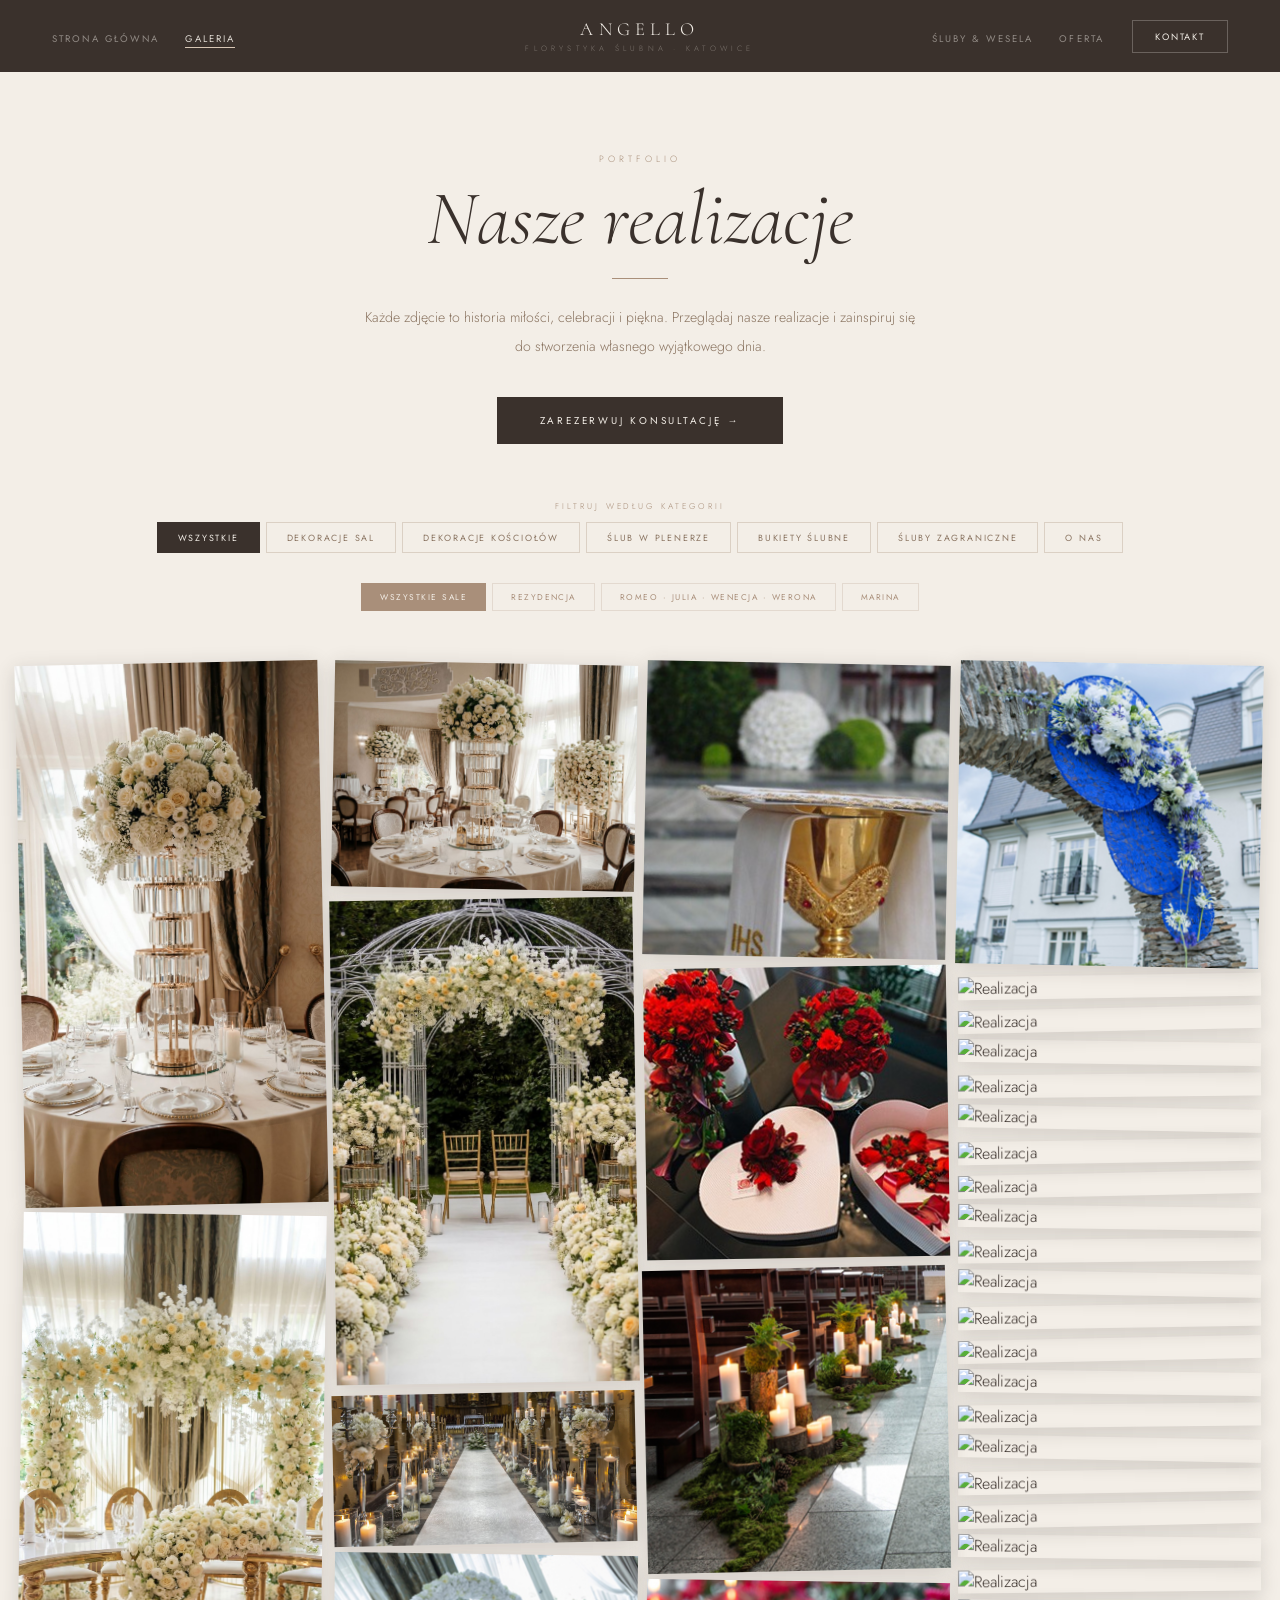
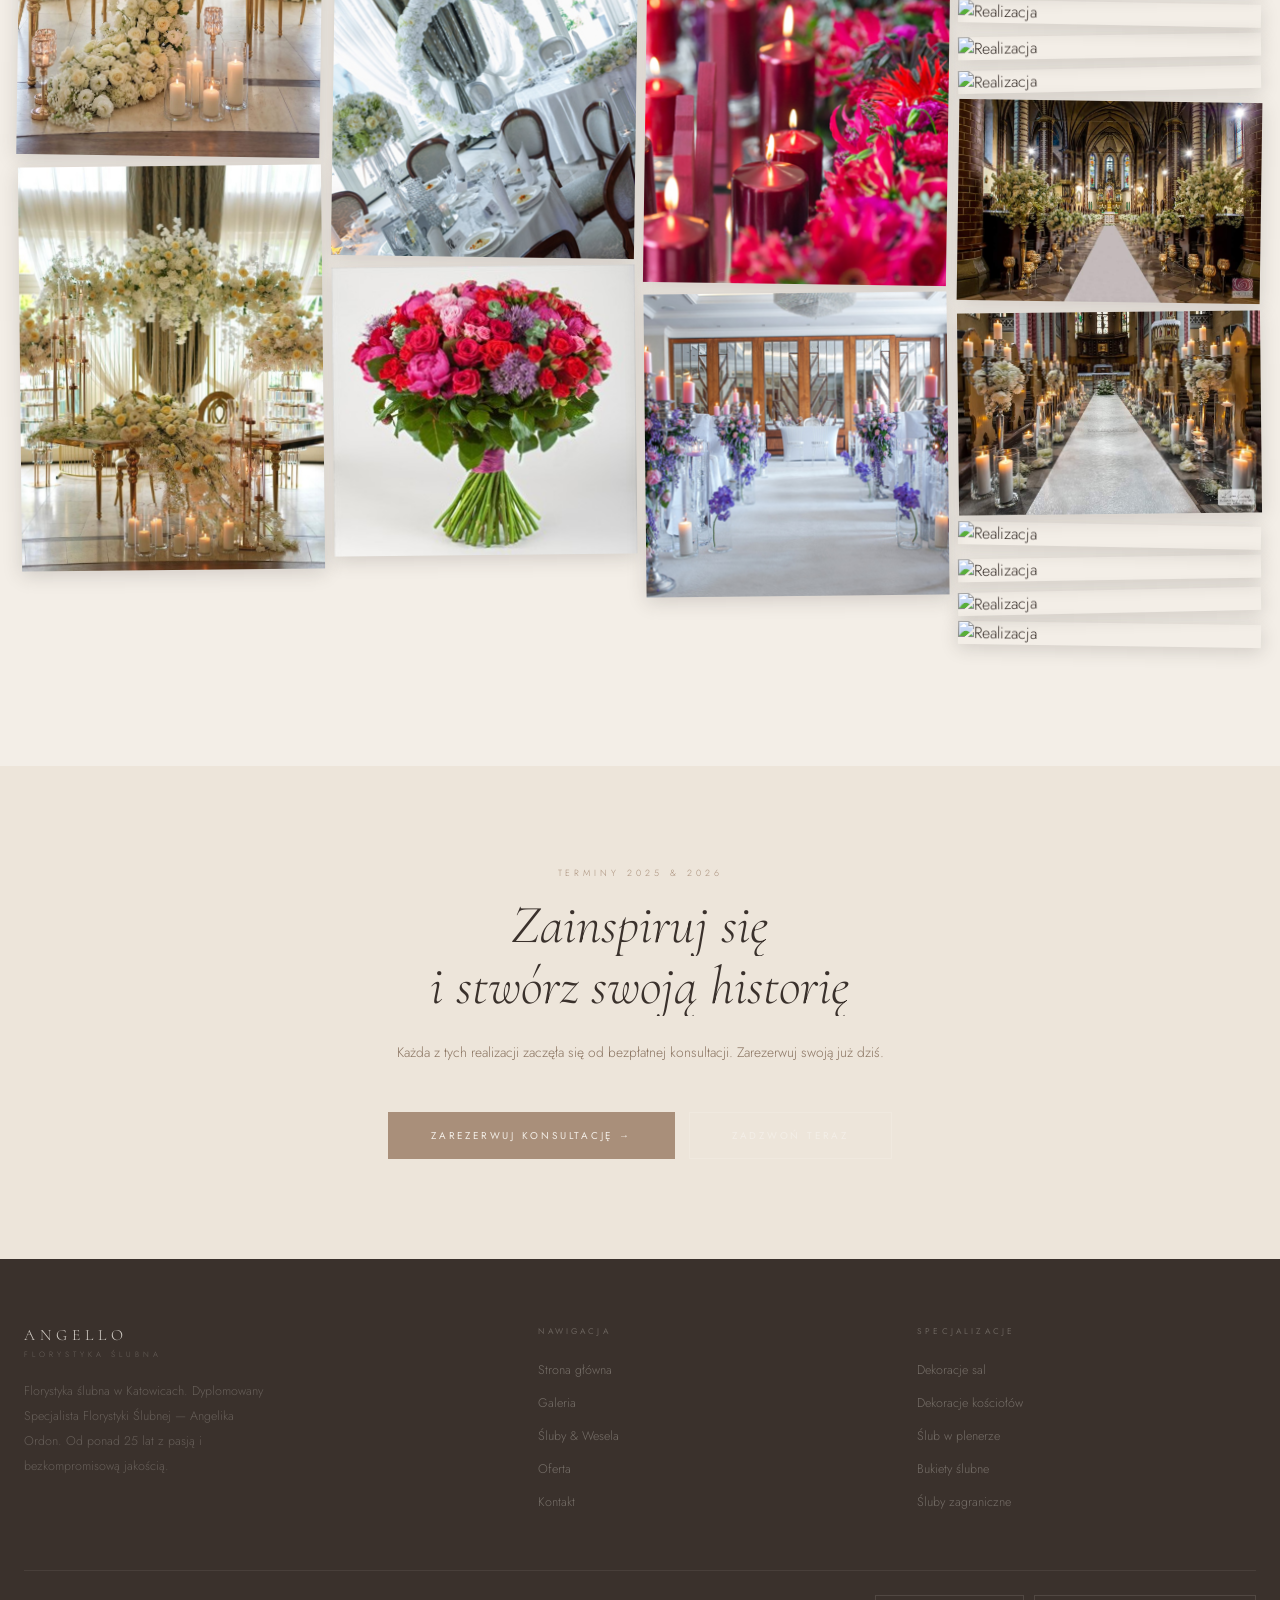
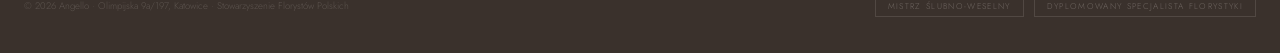
==== commit 1953fc32: "Update galeria.html" ====
--- a/galeria.html
+++ b/galeria.html
@@ -23,9 +23,15 @@
 .venue-btn{font-family:'Jost',sans-serif;font-size:.52rem;letter-spacing:.18em;text-transform:uppercase;font-weight:400;color:var(--text-light);background:none;border:1px solid rgba(169,143,122,.22);padding:7px 18px;cursor:pointer;transition:background .3s,color .3s,border-color .3s}
 .venue-btn:hover,.venue-btn.active{background:var(--gold);border-color:var(--gold);color:var(--off-white)}
 
-.masonry-wrap{padding:0 16px 120px;background:var(--off-white)}
-.masonry{columns:4 220px;column-gap:8px}
-.masonry-item{break-inside:avoid;margin-bottom:8px;position:relative;overflow:hidden;cursor:pointer}
+.masonry-wrap{padding:0 20px 120px;background:var(--off-white)}
+.masonry{columns:4 220px;column-gap:10px}
+.masonry-item{break-inside:avoid;margin-bottom:10px;position:relative;overflow:hidden;cursor:pointer;box-shadow:0 4px 18px rgba(58,49,44,.18);transition:transform .5s var(--ease),box-shadow .5s ease;will-change:transform}
+.masonry-item:nth-child(5n+1){transform:rotate(-1.2deg)}
+.masonry-item:nth-child(5n+2){transform:rotate(0.8deg)}
+.masonry-item:nth-child(5n+3){transform:rotate(-0.6deg)}
+.masonry-item:nth-child(5n+4){transform:rotate(1.1deg)}
+.masonry-item:nth-child(5n+0){transform:rotate(-0.9deg)}
+.masonry-item:hover{transform:rotate(0deg) scale(1.03)!important;box-shadow:0 12px 36px rgba(58,49,44,.3);z-index:10}
 .masonry-item img{width:100%;display:block;transition:transform .75s var(--ease)}
 .masonry-item:hover img{transform:scale(1.05)}
 .masonry-item-overlay{position:absolute;inset:0;background:rgba(58,49,44,0);transition:background .4s ease;display:flex;align-items:flex-end;padding:16px}
--- a/style.css
+++ b/style.css
@@ -46,17 +46,18 @@
 .mob-footer{position:absolute;bottom:44px;font-family:'Jost',sans-serif;font-size:.6rem;letter-spacing:.26em;text-transform:uppercase;color:rgba(243,238,231,.26);opacity:0;transform:translateY(12px);transition:opacity .5s .5s ease,transform .5s .5s ease}
 .mob-menu.open .mob-footer{opacity:1;transform:translateY(0)}
 
-.ticker{background:var(--slate);overflow:hidden;white-space:nowrap;padding:13px 0;border-top:1px solid rgba(243,238,231,.06)}
-.ticker-track{display:inline-flex;animation:ticker 38s linear infinite}
+.ticker{background:var(--slate);overflow:hidden;white-space:nowrap;padding:10px 0;border-top:1px solid rgba(169,143,122,.22);border-bottom:1px solid rgba(169,143,122,.22)}
+.ticker-track{display:inline-flex;align-items:center;animation:ticker 30s linear infinite}
 .ticker-track:hover{animation-play-state:paused}
-.ticker-track span{font-family:'Cormorant',serif;font-style:italic;font-size:.96rem;color:var(--gold);letter-spacing:.1em;padding:0 36px;transition:color .3s}
-.ticker-track span:not(.sep):hover{color:var(--blush-mid)}
-.ticker-track .sep{color:rgba(169,143,122,.38);font-style:normal;padding:0 6px}
+.ticker-track span{font-family:'Jost',sans-serif;font-style:normal;font-size:.58rem;font-weight:400;letter-spacing:.28em;text-transform:uppercase;color:rgba(243,238,231,.72);padding:0 28px;transition:color .3s}
+.ticker-track span:not(.sep):hover{color:var(--gold)}
+.ticker-track .sep{padding:0 4px}
+.ticker-track .sep img{height:42px;width:auto;vertical-align:middle;object-fit:contain;border-radius:3px;opacity:.68;display:inline-block}
 @keyframes ticker{to{transform:translateX(-50%)}}
 
 .hero{position:relative;height:100vh;min-height:600px;display:flex;align-items:center;justify-content:center;overflow:hidden}
 .hero-bg{position:absolute;inset:0;background-size:cover;background-position:center;background-repeat:no-repeat;will-change:transform}
-.hero-overlay{position:absolute;inset:0;background:linear-gradient(to bottom,rgba(58,49,44,.48) 0%,rgba(58,49,44,.24) 55%,rgba(58,49,44,.60) 100%)}
+.hero-overlay{position:absolute;inset:0;background:rgba(58,49,44,.70)}
 .hero-content{position:relative;z-index:2;text-align:center;padding:0 32px;max-width:980px}
 .hero-script{font-family:'Cormorant',serif;font-style:italic;font-weight:300;font-size:clamp(2.8rem,5.5vw,5.2rem);color:rgba(243,238,231,.96);line-height:1.1;overflow:hidden}
 .hero-script-inner{display:block;transform:translateY(100%);transition:transform 1.15s var(--ease)}
@@ -75,7 +76,7 @@
 
 .page-hero{height:56vh;min-height:360px;position:relative;display:flex;align-items:flex-end;justify-content:center;padding-bottom:72px;overflow:hidden}
 .page-hero-bg{position:absolute;inset:0;background-size:cover;background-position:center}
-.page-hero-overlay{position:absolute;inset:0;background:linear-gradient(to bottom,rgba(58,49,44,.38) 0%,rgba(58,49,44,.76) 100%)}
+.page-hero-overlay{position:absolute;inset:0;background:rgba(58,49,44,.70)}
 .page-hero-content{position:relative;z-index:2;text-align:center}
 .page-hero-eyebrow{font-family:'Jost',sans-serif;font-size:.58rem;letter-spacing:.46em;text-transform:uppercase;color:rgba(243,238,231,.4);display:block;margin-bottom:16px}
 .page-hero-title{font-family:'Cormorant',serif;font-style:italic;font-weight:300;font-size:clamp(3.2rem,7vw,6.4rem);color:#F3EEE7;line-height:1;letter-spacing:-.01em}
@@ -143,12 +144,12 @@
 .quote-section blockquote::after{content:'\201D';font-size:4.4rem;color:var(--gold);line-height:0;vertical-align:-.42em;margin-left:4px}
 .quote-author{font-family:'Jost',sans-serif;font-size:.6rem;letter-spacing:.3em;text-transform:uppercase;color:var(--text-light);font-weight:400}
 
-.cta-banner{background:var(--slate);padding:100px 24px;text-align:center;overflow:hidden}
-.cta-eyebrow{display:block;font-family:'Jost',sans-serif;font-size:.56rem;letter-spacing:.44em;text-transform:uppercase;font-weight:300;color:rgba(243,238,231,.26);margin-bottom:16px;overflow:hidden}
+.cta-banner{background:var(--blush);padding:100px 24px;text-align:center;overflow:hidden}
+.cta-eyebrow{display:block;font-family:'Jost',sans-serif;font-size:.56rem;letter-spacing:.44em;text-transform:uppercase;font-weight:300;color:var(--text-light);margin-bottom:16px;overflow:hidden}
 .cta-eyebrow-inner{display:block;transform:translateY(110%);transition:transform .72s var(--ease)}
 .in-view .cta-eyebrow-inner{transform:translateY(0)}
-.cta-title{font-family:'Cormorant',serif;font-style:italic;font-weight:300;font-size:clamp(2.6rem,4.2vw,4.4rem);color:var(--off-white);line-height:1.12;margin-bottom:22px}
-.cta-body{font-family:'Jost',sans-serif;font-size:.86rem;line-height:2.05;color:rgba(243,238,231,.46);font-weight:300;max-width:520px;margin:0 auto 46px}
+.cta-title{font-family:'Cormorant',serif;font-style:italic;font-weight:300;font-size:clamp(2.6rem,4.2vw,4.4rem);color:var(--text-dark);line-height:1.12;margin-bottom:22px}
+.cta-body{font-family:'Jost',sans-serif;font-size:.86rem;line-height:2.05;color:var(--text-mid);font-weight:300;max-width:520px;margin:0 auto 46px}
 .cta-btns{display:flex;justify-content:center;gap:14px;flex-wrap:wrap}
 
 footer{background:var(--slate);padding:66px 24px 36px}
